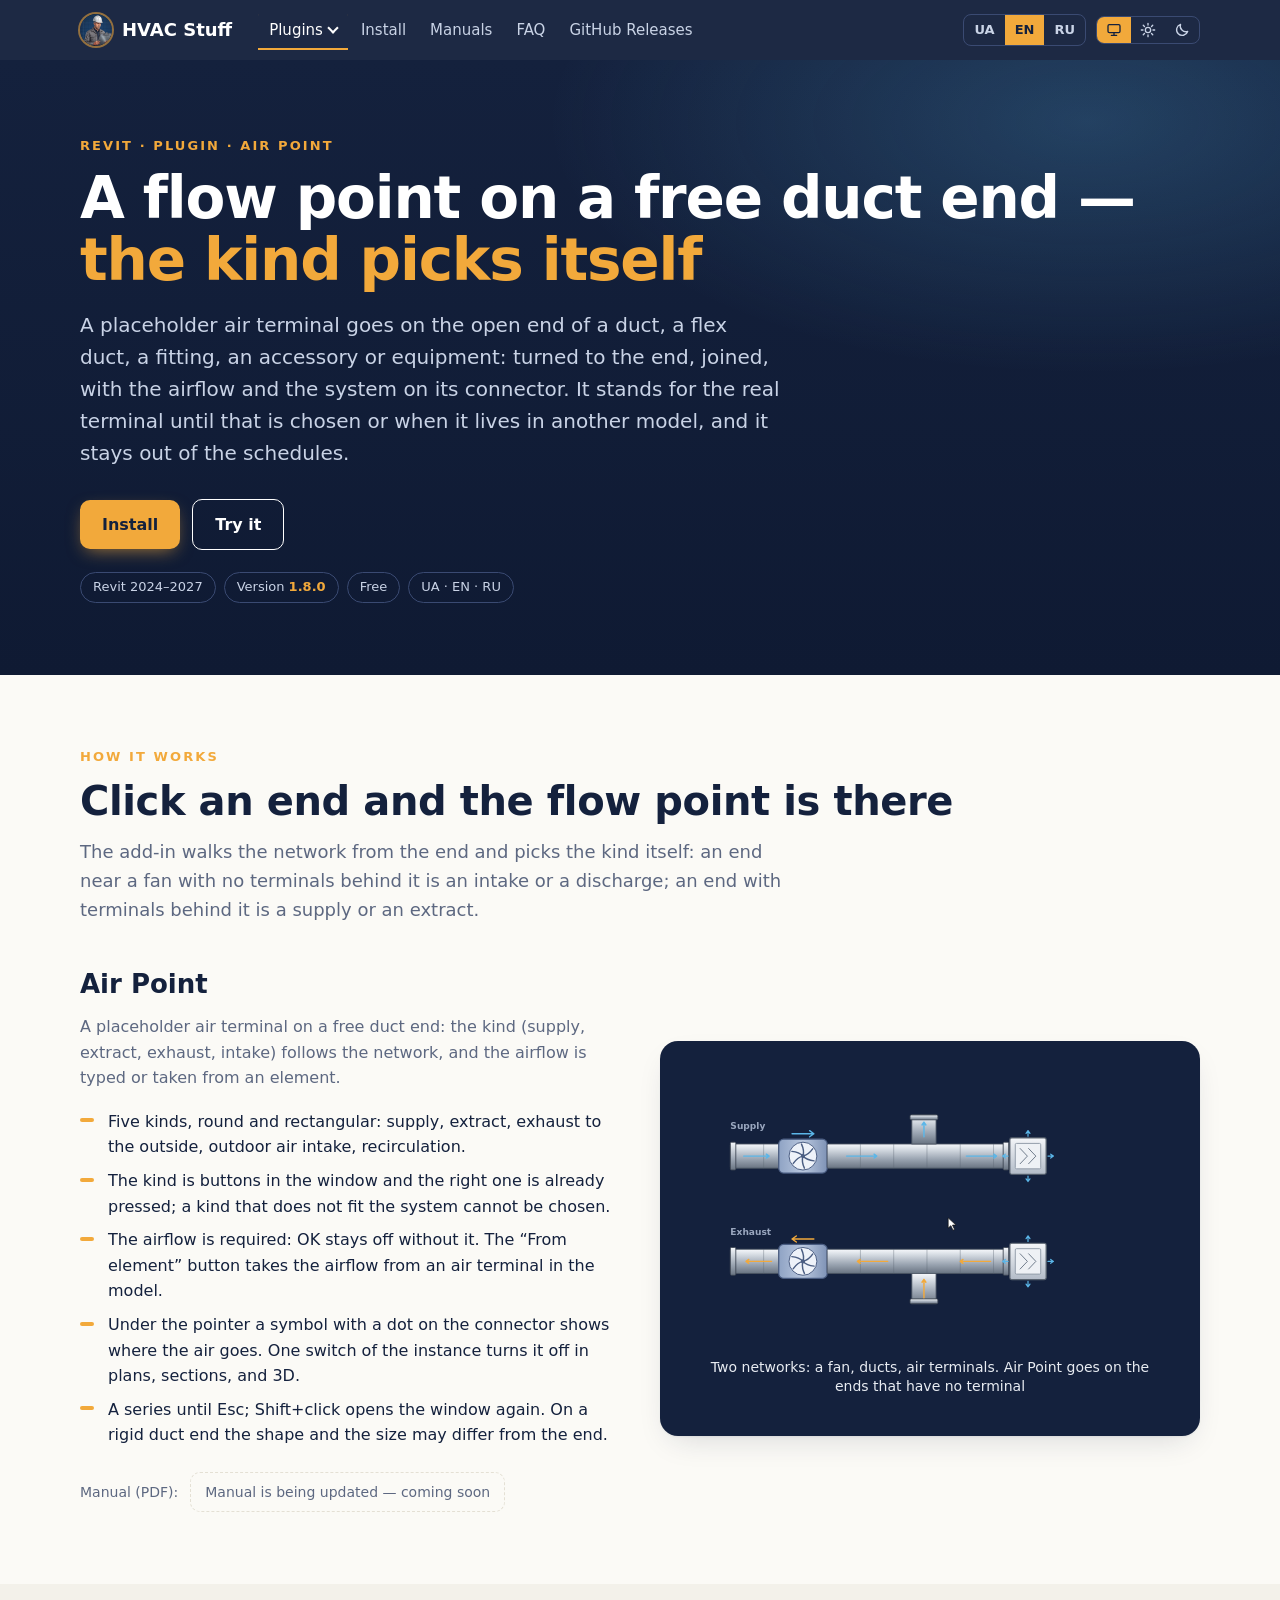
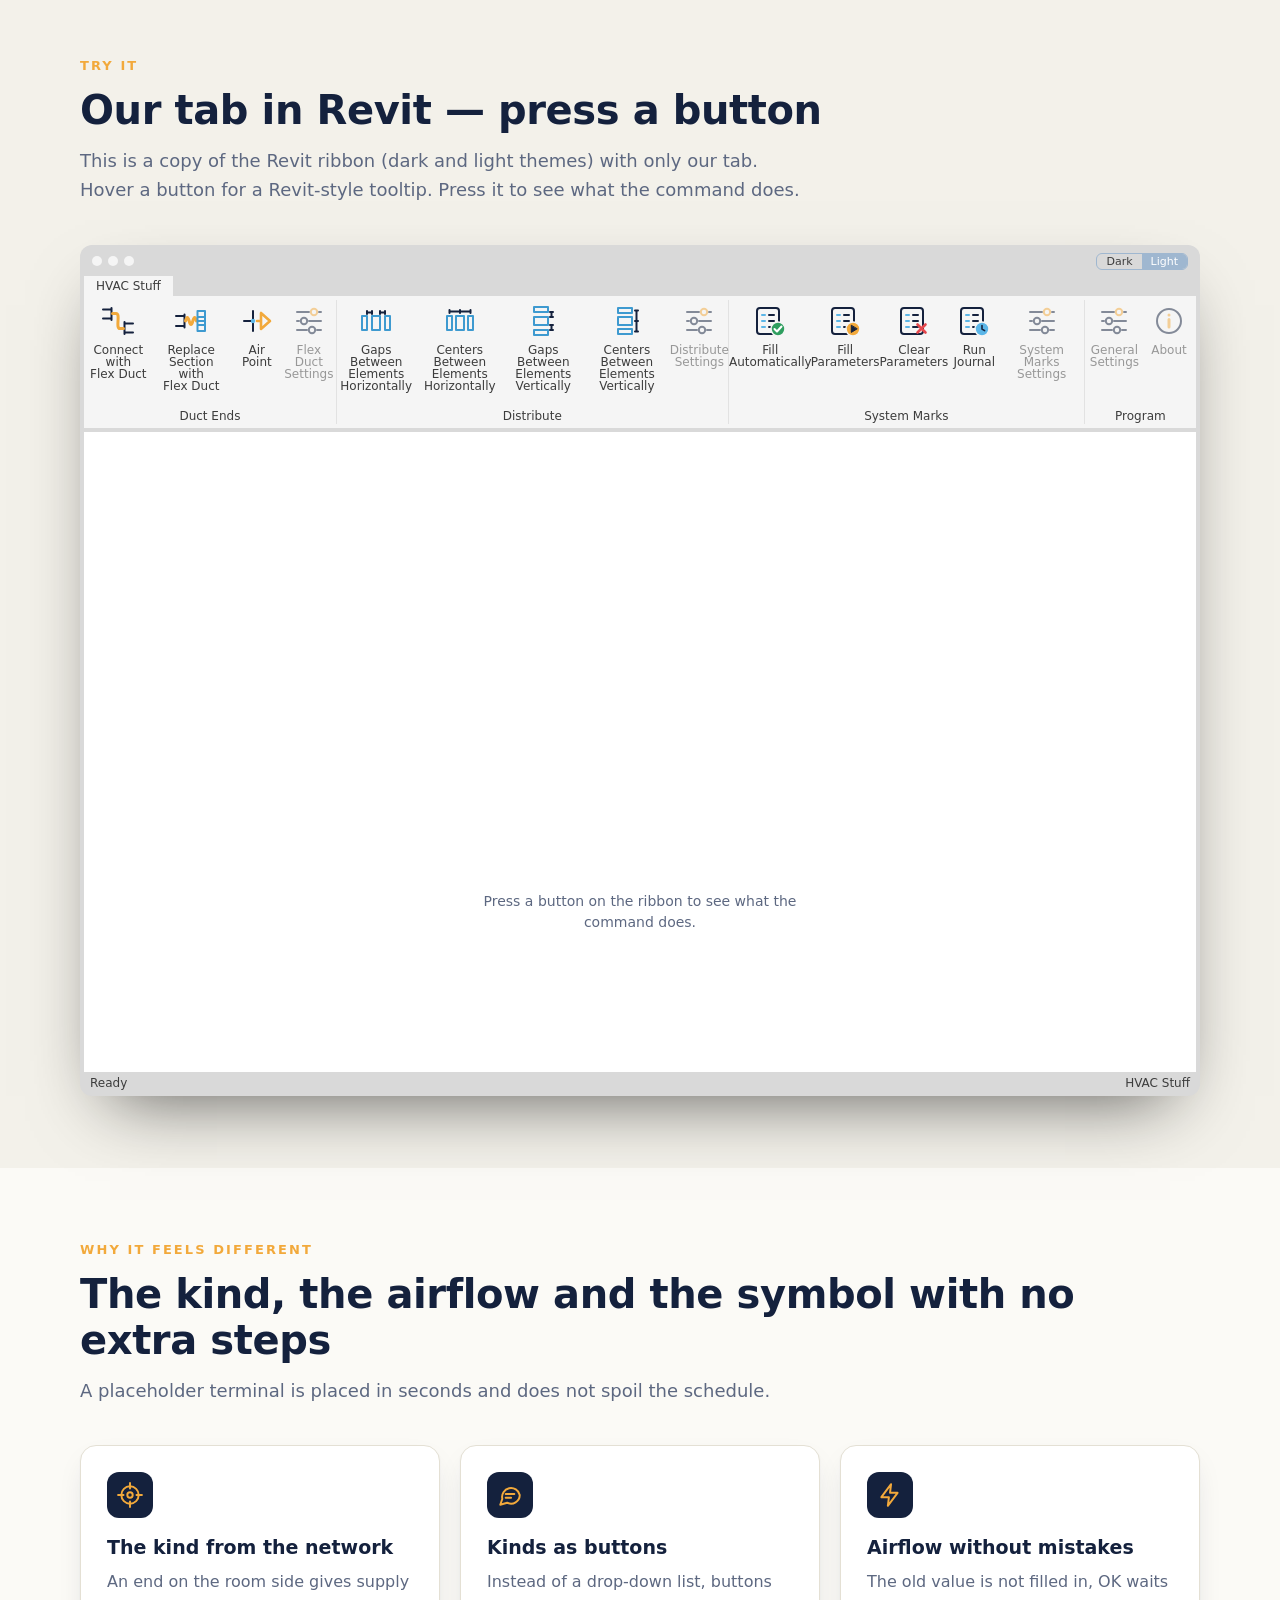
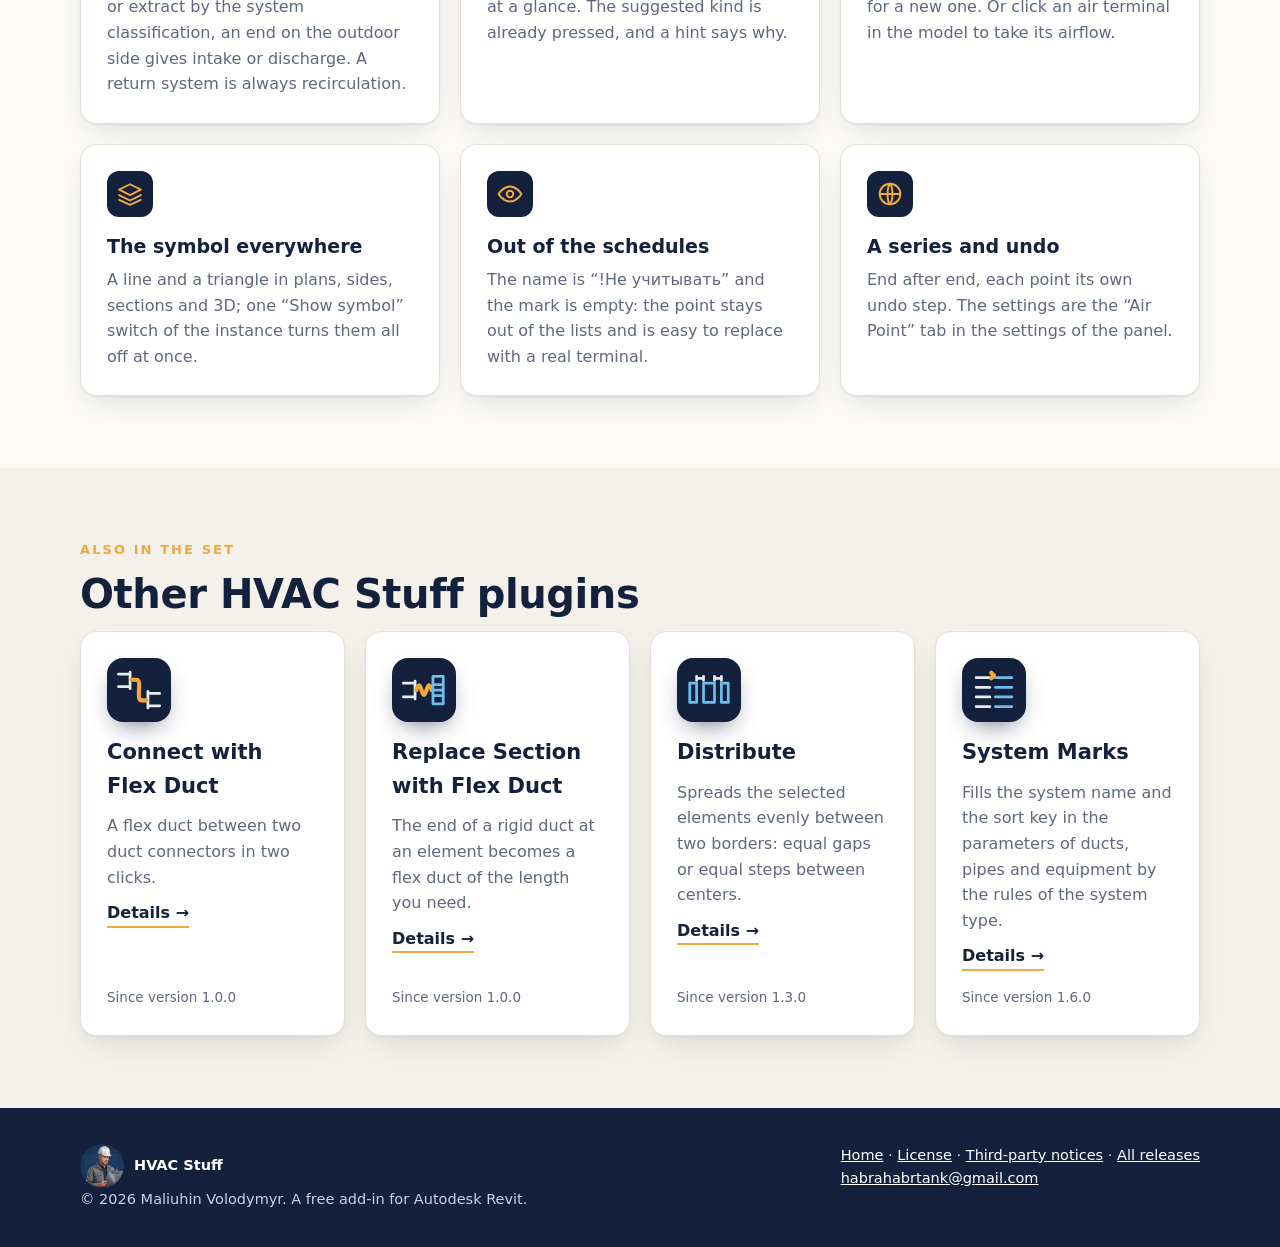
==== docs/airpoint.html @ af61401d "Site 1.8.0: Air Point page with an animated scene (supply and exhaust networks, fans, symbol under t" ====
<!doctype html>
<html lang="uk">
<head>
<meta charset="utf-8">
<meta name="viewport" content="width=device-width, initial-scale=1">
<meta name="robots" content="noindex, nofollow, noarchive, nosnippet, noimageindex">
<meta name="googlebot" content="noindex, nofollow, noarchive, nosnippet">
<title>Air Point — HVAC Stuff</title>
<meta name="description" content="Air Point — a free Revit plugin: a placeholder air terminal on a free duct end, with the kind chosen from the network.">
<meta name="theme-color" content="#14213D">
<link rel="icon" type="image/png" sizes="32x32" href="img/favicon-32.png">
<link rel="icon" type="image/png" sizes="64x64" href="img/favicon-64.png">
<link rel="apple-touch-icon" href="img/apple-touch-icon.png">
<script>(function () { try { var t = localStorage.getItem("hvac-theme"); if (t === "light" || t === "dark") document.documentElement.setAttribute("data-theme", t); } catch (e) {} })();</script>
<link rel="stylesheet" href="site.css">
<link rel="stylesheet" href="plugin.css">
<link rel="stylesheet" href="ribbon.css">
</head>
<body>
<header id="siteNav"></header>

<main>
<section class="hero">
  <div class="wrap">
    <p class="eyebrow" data-i18n="pg.eyebrow"></p>
    <h1 data-i18n-html="pg.title"></h1>
    <p class="sub" data-i18n="pg.sub"></p>
    <div class="cta">
      <a class="btn" href="index.html#install" data-i18n="nav.install"></a>
      <a class="btn ghost" href="#try" data-i18n="rb.eyebrow"></a>
    </div>
    <div class="meta">
      <span class="chip">Revit 2024–2027</span>
      <span class="chip"><span data-i18n="hero.version"></span> <b class="verx">1.8.0</b></span>
      <span class="chip" data-i18n="hero.free"></span>
      <span class="chip">UA · EN · RU</span>
    </div>
  </div>
</section>

<section id="what">
  <div class="wrap">
    <p class="eyebrow" data-i18n="what.eyebrow"></p>
    <h2 data-i18n="what.title"></h2>
    <p class="lead" data-i18n="what.lead"></p>
    <div class="cmd">
      <div>
        <h3 data-i18n="ap.name"></h3>
        <p data-i18n="ap.p" style="color:var(--muted);margin:0"></p>
        <ul>
          <li data-i18n="ap.l1"></li><li data-i18n="ap.l2"></li><li data-i18n="ap.l3"></li><li data-i18n="ap.l4"></li><li data-i18n="ap.l5"></li>
        </ul>
        <div class="btns"><span data-i18n="man.pdf"></span><span class="pdfs" data-pdf="Air Point"></span></div>
      </div>
      <div class="demo-box"><div class="scene-host" data-scene="ap"></div></div>
    </div>
  </div>
</section>

<section class="alt" id="try">
  <div class="wrap">
    <p class="eyebrow" data-i18n="rb.eyebrow"></p>
    <h2 data-i18n="rb.title"></h2>
    <p class="lead" data-i18n="rb.lead"></p>
    <div id="revit-mount" data-start="ap"></div>
  </div>
</section>

<section id="features">
  <div class="wrap">
    <p class="eyebrow" data-i18n="feat.eyebrow"></p>
    <h2 data-i18n="apf.title"></h2>
    <p class="lead" data-i18n="apf.lead"></p>
    <div class="grid3">
      <div class="card"><div class="ico"><svg><use href="#i-target"/></svg></div><h3 data-i18n="apf1.t"></h3><p data-i18n="apf1.p"></p></div>
      <div class="card"><div class="ico"><svg><use href="#i-chat"/></svg></div><h3 data-i18n="apf2.t"></h3><p data-i18n="apf2.p"></p></div>
      <div class="card"><div class="ico"><svg><use href="#i-bolt"/></svg></div><h3 data-i18n="apf3.t"></h3><p data-i18n="apf3.p"></p></div>
      <div class="card"><div class="ico"><svg><use href="#i-layers"/></svg></div><h3 data-i18n="apf4.t"></h3><p data-i18n="apf4.p"></p></div>
      <div class="card"><div class="ico"><svg><use href="#i-eye"/></svg></div><h3 data-i18n="apf5.t"></h3><p data-i18n="apf5.p"></p></div>
      <div class="card"><div class="ico"><svg><use href="#i-globe"/></svg></div><h3 data-i18n="apf6.t"></h3><p data-i18n="apf6.p"></p></div>
    </div>
  </div>
</section>

<section class="alt" id="more">
  <div class="wrap">
    <p class="eyebrow" data-i18n="more.eyebrow"></p>
    <h2 data-i18n="more.title"></h2>
    <div class="plugs" data-plugs data-exclude="ap"></div>
  </div>
</section>
</main>

<footer id="siteFoot"></footer>

<script>
window.HVAC_PAGE = { key: "ap", title: "ap.name", T: {
  "uk": {
    "pg.eyebrow": "Revit · Плагін · Air Point",
    "pg.title": "Точка витрати на вільному кінці повітропроводу — <em>вид підбирається сам</em>",
    "pg.sub": "Умовний повітророзподільник ставиться на відкритий кінець повітропроводу, гнучкого повітропроводу, фасонної частини, арматури чи обладнання: з розворотом, з’єднанням, витратою й системою на коннекторі. Він замінює справжній повітророзподільник, поки той не вибраний або лежить в іншій моделі, і не потрапляє в специфікації.",
    "what.eyebrow": "Як це працює",
    "what.title": "Клацніть кінець — і точка витрати стоїть",
    "what.lead": "Надбудова йде по мережі від кінця й сама підбирає вид: кінець біля вентилятора без повітророзподільників — повітрозабір чи викид, кінець, за яким повітророзподільники, — припливний чи витяжний.",
    "ap.l1": "П’ять видів, круглі й прямокутні: припливний, витяжний, викидний, повітрозабірний, рециркуляційний.",
    "ap.l2": "Вид — кнопки у вікні, натиснута вже правильна; вид, що не підходить системі, вибрати не можна.",
    "ap.l3": "Витрата обов’язкова: «ОК» неактивна без неї. Кнопка «З елемента» бере витрату з повітророзподільника в моделі.",
    "ap.l4": "Під курсором — умовне позначення з крапкою на коннекторі: видно, куди піде повітря. Один перемикач екземпляра вимикає його на планах, розрізах і в 3D.",
    "ap.l5": "Серія до Esc; Shift+клік знову відкриває вікно. Форма й розмір на кінці жорсткого повітропроводу можуть відрізнятися від кінця.",
    "apf.title": "Вид, витрата й позначення без зайвих кроків",
    "apf.lead": "Умовний повітророзподільник ставиться за кілька секунд і не псує специфікацію.",
    "apf1.t": "Вид за мережею", "apf1.p": "Кінець зі сторони приміщення дає припливний чи витяжний за класифікацією системи, кінець зі сторони вулиці — повітрозабір чи викид. Зворотна система завжди рециркуляція.",
    "apf2.t": "Види кнопками", "apf2.p": "Замість випадного списку — кнопки одним поглядом. Підібраний вид уже натиснутий, а підказка пояснює чому.",
    "apf3.t": "Витрата без помилок", "apf3.p": "Старе значення не підставляється, «ОК» чекає на нове. Або клацніть повітророзподільник у моделі, щоб узяти його витрату.",
    "apf4.t": "Позначення скрізь", "apf4.p": "Лінія й трикутник на плані, боці, розрізі та в 3D, один перемикач «Показувати УГО» в екземплярі вимикає все одразу.",
    "apf5.t": "Не в специфікації", "apf5.p": "Назва «!Не учитывать», марка порожня: точка не потрапляє у відомості й легко замінюється справжнім повітророзподільником.",
    "apf6.t": "Серія й скасування", "apf6.p": "Кінець за кінцем поспіль, кожна точка — окремий крок скасування. Налаштування — вкладка «Точка повітря» в налаштуваннях панелі."
  },
  "en": {
    "pg.eyebrow": "Revit · Plugin · Air Point",
    "pg.title": "A flow point on a free duct end — <em>the kind picks itself</em>",
    "pg.sub": "A placeholder air terminal goes on the open end of a duct, a flex duct, a fitting, an accessory or equipment: turned to the end, joined, with the airflow and the system on its connector. It stands for the real terminal until that is chosen or when it lives in another model, and it stays out of the schedules.",
    "what.eyebrow": "How it works",
    "what.title": "Click an end and the flow point is there",
    "what.lead": "The add-in walks the network from the end and picks the kind itself: an end near a fan with no terminals behind it is an intake or a discharge; an end with terminals behind it is a supply or an extract.",
    "ap.l1": "Five kinds, round and rectangular: supply, extract, exhaust to the outside, outdoor air intake, recirculation.",
    "ap.l2": "The kind is buttons in the window and the right one is already pressed; a kind that does not fit the system cannot be chosen.",
    "ap.l3": "The airflow is required: OK stays off without it. The “From element” button takes the airflow from an air terminal in the model.",
    "ap.l4": "Under the pointer a symbol with a dot on the connector shows where the air goes. One switch of the instance turns it off in plans, sections, and 3D.",
    "ap.l5": "A series until Esc; Shift+click opens the window again. On a rigid duct end the shape and the size may differ from the end.",
    "apf.title": "The kind, the airflow and the symbol with no extra steps",
    "apf.lead": "A placeholder terminal is placed in seconds and does not spoil the schedule.",
    "apf1.t": "The kind from the network", "apf1.p": "An end on the room side gives supply or extract by the system classification, an end on the outdoor side gives intake or discharge. A return system is always recirculation.",
    "apf2.t": "Kinds as buttons", "apf2.p": "Instead of a drop-down list, buttons at a glance. The suggested kind is already pressed, and a hint says why.",
    "apf3.t": "Airflow without mistakes", "apf3.p": "The old value is not filled in, OK waits for a new one. Or click an air terminal in the model to take its airflow.",
    "apf4.t": "The symbol everywhere", "apf4.p": "A line and a triangle in plans, sides, sections and 3D; one “Show symbol” switch of the instance turns them all off at once.",
    "apf5.t": "Out of the schedules", "apf5.p": "The name is “!Не учитывать” and the mark is empty: the point stays out of the lists and is easy to replace with a real terminal.",
    "apf6.t": "A series and undo", "apf6.p": "End after end, each point its own undo step. The settings are the “Air Point” tab in the settings of the panel."
  },
  "ru": {
    "pg.eyebrow": "Revit · Плагин · Air Point",
    "pg.title": "Точка расхода на свободном конце воздуховода — <em>вид подбирается сам</em>",
    "pg.sub": "Условный воздухораспределитель ставится на открытый конец воздуховода, гибкого воздуховода, фасонной части, арматуры или оборудования: с разворотом, соединением, расходом и системой на коннекторе. Он заменяет настоящий воздухораспределитель, пока тот не выбран или лежит в другой модели, и не попадает в спецификации.",
    "what.eyebrow": "Как это работает",
    "what.title": "Щёлкните конец — и точка расхода стоит",
    "what.lead": "Надстройка идёт по сети от конца и сама подбирает вид: конец у вентилятора без воздухораспределителей — воздухозабор или выброс, конец, за которым воздухораспределители, — приточный или вытяжной.",
    "ap.l1": "Пять видов, круглые и прямоугольные: приточный, вытяжной, выбросной, воздухозаборный, рециркуляционный.",
    "ap.l2": "Вид — кнопки в окне, нажата уже правильная; вид, который не подходит системе, выбрать нельзя.",
    "ap.l3": "Расход обязателен: «ОК» недоступна без него. Кнопка «С элемента» берёт расход с воздухораспределителя в модели.",
    "ap.l4": "Под курсором — условное обозначение с точкой на коннекторе: видно, куда пойдёт воздух. Один переключатель экземпляра отключает его на планах, разрезах и в 3D.",
    "ap.l5": "Серия до Esc; Shift+щелчок снова открывает окно. Форма и размер на конце жёсткого воздуховода могут отличаться от конца.",
    "apf.title": "Вид, расход и обозначение без лишних шагов",
    "apf.lead": "Условный воздухораспределитель ставится за секунды и не портит спецификацию.",
    "apf1.t": "Вид по сети", "apf1.p": "Конец со стороны помещения даёт приточный или вытяжной по классификации системы, конец со стороны улицы — воздухозабор или выброс. Возвратная система всегда рециркуляция.",
    "apf2.t": "Виды кнопками", "apf2.p": "Вместо выпадающего списка — кнопки на виду. Подобранный вид уже нажат, а подсказка объясняет почему.",
    "apf3.t": "Расход без ошибок", "apf3.p": "Старое значение не подставляется, «ОК» ждёт новое. Или щёлкните воздухораспределитель в модели, чтобы взять его расход.",
    "apf4.t": "Обозначение везде", "apf4.p": "Линия и треугольник на плане, боку, разрезе и в 3D, один переключатель «Показывать УГО» в экземпляре отключает всё сразу.",
    "apf5.t": "Не в спецификации", "apf5.p": "Наименование «!Не учитывать», марка пустая: точка не попадает в ведомости и легко заменяется настоящим воздухораспределителем.",
    "apf6.t": "Серия и отмена", "apf6.p": "Конец за концом подряд, каждая точка — отдельный шаг отмены. Настройки — вкладка «Точка воздуха» в настройках панели."
  }
} };
</script>
<script src="site.js"></script>
<script src="scenes.js"></script>
<script src="plugin.js"></script>
<script src="ribbon.js"></script>
</body>
</html>
---- docs/site.css ----
/* HVAC Stuff — общий стиль сайта: переменные, шапка с меню, кнопки, карточки, подвал. Подключается на всех страницах, кроме name-parsing.html. */
:root {
  --navy: #14213D; --navy-2: #1c2d52; --paper: #FBFAF6; --amber: #F2A93B; --sky: #5BB6E8;
  --bg: #FBFAF6; --bg-2: #F3F1EA; --card: #ffffff; --text: #14213D; --muted: #5d6881; --line: #e4e0d4;
  --amber-soft: #FDF0D6;
  --shadow: 0 1px 2px rgba(20,33,61,.06), 0 12px 32px -12px rgba(20,33,61,.18);
}
@media (prefers-color-scheme: dark) {
  :root:not([data-theme="light"]) {
    --bg: #0e1628; --bg-2: #121c33; --card: #16223d; --text: #eef1f8; --muted: #9aa7bf; --line: #26334f;
    --amber-soft: #3A2D12;
    --shadow: 0 1px 2px rgba(0,0,0,.3), 0 12px 32px -12px rgba(0,0,0,.6);
  }
}
:root[data-theme="dark"] {
  --bg: #0e1628; --bg-2: #121c33; --card: #16223d; --text: #eef1f8; --muted: #9aa7bf; --line: #26334f;
  --amber-soft: #3A2D12;
  --shadow: 0 1px 2px rgba(0,0,0,.3), 0 12px 32px -12px rgba(0,0,0,.6);
}
:root[data-theme="light"] { color-scheme: light; }
:root[data-theme="dark"] { color-scheme: dark; }
* { box-sizing: border-box; }
html { scroll-behavior: smooth; scroll-padding-top: 76px; }
body { margin: 0; background: var(--bg); color: var(--text); font: 16px/1.6 "Segoe UI", system-ui, -apple-system, Roboto, Arial, sans-serif; -webkit-font-smoothing: antialiased; }
a { color: inherit; }
img, svg { max-width: 100%; }
.wrap { width: min(1120px, 100% - 32px); margin-inline: auto; }
main, footer { overflow-x: clip; }
section { padding: 72px 0; }
.alt { background: var(--bg-2); }
.eyebrow { color: var(--amber); font-weight: 700; letter-spacing: .16em; text-transform: uppercase; font-size: 13px; margin: 0 0 10px; }
h2 { font-size: clamp(28px, 4vw, 40px); line-height: 1.15; margin: 0 0 14px; letter-spacing: -.01em; }
.lead { color: var(--muted); font-size: 18px; max-width: 720px; margin: 0 0 40px; }

/* шапка */
.nav { position: sticky; top: 0; z-index: 50; background: rgba(20,33,61,.96); backdrop-filter: blur(10px); color: #fff; }
.nav .wrap { display: flex; align-items: center; gap: 18px; height: 60px; }
.brand { display: flex; align-items: center; gap: 10px; font-weight: 700; text-decoration: none; font-size: 18px; color: #fff; white-space: nowrap; margin-right: 8px; }
.brand img { width: 32px; height: 32px; border-radius: 50%; box-shadow: 0 0 0 2px rgba(242,169,59,.55); transition: transform .35s; }
.brand:hover img { transform: rotate(-14deg) scale(1.12); }
.nav-panel { display: flex; align-items: center; gap: 4px; flex: 1; min-width: 0; }
.nav-links { display: flex; align-items: center; gap: 2px; margin: 0; padding: 0; list-style: none; flex: 1; }
.nav-links > li { position: relative; }
.nav-links a, .nav-links .dd-btn { display: inline-flex; align-items: center; gap: 6px; color: #c9d3e6; text-decoration: none; font: inherit; font-size: 15px; padding: 8px 11px; border-radius: 8px; background: none; border: 0; cursor: pointer; white-space: nowrap; }
.nav-links a:hover, .nav-links .dd-btn:hover { color: #fff; background: rgba(255,255,255,.07); }
.nav-links a.here, .nav-links .dd-btn.here { color: #fff; box-shadow: inset 0 -2px 0 var(--amber); border-radius: 8px 8px 0 0; }
.nav-links a:focus-visible, .nav-links .dd-btn:focus-visible, .burger:focus-visible { outline: 2px solid var(--sky); outline-offset: -2px; }
.dd-btn::after { content: ""; width: 6px; height: 6px; border-right: 2px solid currentColor; border-bottom: 2px solid currentColor; transform: translateY(-2px) rotate(45deg); transition: transform .2s; }
.dd.open .dd-btn::after { transform: translateY(1px) rotate(-135deg); }
.dd-menu { display: none; position: absolute; left: 0; top: 100%; min-width: 250px; margin: 6px 0 0; padding: 8px; list-style: none; background: var(--navy); border: 1px solid #3a4a72; border-radius: 12px; box-shadow: 0 18px 40px -12px rgba(0,0,0,.6); }
.dd.open .dd-menu { display: block; }
/* невидимый мост над меню: пока курсор идёт от кнопки к пункту, наведение не теряется и меню не закрывается */
.dd-menu::before { content: ""; position: absolute; left: 0; right: 0; top: -16px; height: 16px; }
.dd-menu a { display: flex; width: 100%; padding: 9px 12px; }
.dd-menu a.here { box-shadow: none; background: rgba(242,169,59,.16); border-radius: 8px; }
.dd-menu .sep { height: 1px; background: #3a4a72; margin: 6px 4px; }
.dd-menu small { display: block; color: #8fa0c0; font-size: 12px; line-height: 1.3; }
.nav-tools { display: flex; align-items: center; gap: 10px; margin-left: auto; flex-shrink: 0; }
.lang, .theme { display: flex; border: 1px solid #3a4a72; border-radius: 8px; overflow: hidden; flex-shrink: 0; }
.lang button { background: none; border: 0; color: #c9d3e6; padding: 5px 10px; font: inherit; font-size: 13px; font-weight: 600; cursor: pointer; }
.lang button[aria-pressed="true"], .theme button[aria-pressed="true"] { background: var(--amber); color: var(--navy); }
.theme button { background: none; border: 0; color: #c9d3e6; padding: 5px 9px; cursor: pointer; display: flex; align-items: center; }
.theme button:hover { color: #fff; }
.theme button[aria-pressed="true"]:hover { color: var(--navy); }
.theme svg { width: 16px; height: 16px; fill: none; stroke: currentColor; stroke-width: 2; stroke-linecap: round; stroke-linejoin: round; }
.theme button:focus-visible, .lang button:focus-visible { outline: 2px solid var(--sky); outline-offset: -2px; }
.burger { display: none; margin-left: auto; width: 42px; height: 40px; border: 1px solid #3a4a72; border-radius: 8px; background: none; cursor: pointer; padding: 0; position: relative; }
.burger i, .burger i::before, .burger i::after { position: absolute; left: 11px; width: 18px; height: 2px; background: #fff; border-radius: 2px; content: ""; transition: transform .2s, opacity .2s; }
.burger i { top: 18px; } .burger i::before { top: -6px; left: 0; } .burger i::after { top: 6px; left: 0; }
.nav.open .burger i { background: transparent; }
.nav.open .burger i::before { transform: translateY(6px) rotate(45deg); }
.nav.open .burger i::after { transform: translateY(-6px) rotate(-45deg); }
@media (max-width: 960px) {
  .burger { display: block; }
  .nav-panel { display: none; position: absolute; left: 0; right: 0; top: 60px; flex-direction: column; align-items: stretch; gap: 0; padding: 10px 16px 18px; background: var(--navy); border-top: 1px solid #3a4a72; box-shadow: 0 24px 40px -12px rgba(0,0,0,.6); max-height: calc(100vh - 60px); overflow-y: auto; }
  .nav.open .nav-panel { display: flex; }
  .nav-links { flex-direction: column; align-items: stretch; flex: none; gap: 0; }
  .nav-links a, .nav-links .dd-btn { width: 100%; padding: 12px 8px; font-size: 16px; justify-content: space-between; }
  .nav-links a.here, .nav-links .dd-btn.here { box-shadow: none; background: rgba(242,169,59,.16); border-radius: 8px; }
  .dd-menu { display: block; position: static; min-width: 0; margin: 0 0 6px 10px; padding: 0 0 0 8px; background: none; border: 0; border-left: 2px solid #3a4a72; border-radius: 0; box-shadow: none; }
  .dd-btn::after { display: none; }
  .nav-tools { margin: 12px 0 0; justify-content: space-between; padding-top: 12px; border-top: 1px solid #3a4a72; }
}
@media (max-width: 400px) { .brand { font-size: 16px; } }

.btn { display: inline-flex; align-items: center; gap: 8px; background: var(--amber); color: var(--navy); text-decoration: none; padding: 12px 22px; border-radius: 10px; border: 0; cursor: pointer; font: inherit; font-weight: 700; transition: transform .15s; position: relative; overflow: hidden; box-shadow: 0 6px 18px -6px rgba(242,169,59,.7); }
.btn:hover { transform: translateY(-2px); }
.btn.sm { padding: 8px 16px; font-size: 14px; box-shadow: none; }
.btn.ghost { background: transparent; color: inherit; border: 1.5px solid currentColor; box-shadow: none; }

/* герой */
.hero { background: radial-gradient(900px 420px at 85% 10%, rgba(91,182,232,.22), transparent 60%), linear-gradient(180deg, var(--navy), #0f1a33); color: #fff; padding: 76px 0 72px; }
.hero h1 { font-size: clamp(34px, 5.5vw, 58px); line-height: 1.07; margin: 0 0 18px; letter-spacing: -.02em; overflow-wrap: anywhere; }
.hero h1 em { font-style: normal; color: var(--amber); }
.hero p.sub { font-size: 20px; color: #c9d3e6; max-width: 700px; margin: 0 0 30px; }
.cta { display: flex; flex-wrap: wrap; gap: 12px; align-items: center; }
.meta { margin-top: 22px; display: flex; flex-wrap: wrap; gap: 8px; }
.chip { font-size: 13px; padding: 4px 12px; border-radius: 99px; border: 1px solid #3a4a72; color: #c9d3e6; }
.chip b { color: var(--amber); }
.chip.dark { color: var(--text); border-color: var(--line); }

/* карточки, списки */
.grid3 { display: grid; grid-template-columns: repeat(auto-fit, minmax(min(300px, 100%), 1fr)); gap: 20px; }
.card { background: var(--card); border: 1px solid var(--line); border-radius: 16px; padding: 26px; box-shadow: var(--shadow); }
.card h3 { margin: 0 0 6px; font-size: 19px; }
.card p { margin: 0; color: var(--muted); }
.steps { list-style: none; padding: 0; margin: 0; display: grid; gap: 16px; max-width: 820px; counter-reset: s; }
.steps li { counter-increment: s; position: relative; padding: 4px 0 4px 54px; }
.steps li::before { content: counter(s); position: absolute; left: 0; top: 0; width: 38px; height: 38px; border-radius: 50%; background: var(--amber); color: var(--navy); font-weight: 800; display: grid; place-items: center; }
.steps b { display: block; }
.steps span { color: var(--muted); }
.list { padding: 0; margin: 14px 0 0; list-style: none; max-width: 820px; }
.list li { padding-left: 26px; position: relative; margin-bottom: 10px; color: var(--muted); }
.list li::before { content: ""; position: absolute; left: 0; top: .6em; width: 14px; height: 4px; border-radius: 2px; background: var(--amber); }
.list b { color: var(--text); }
.note { margin-top: 24px; background: var(--amber-soft); border-radius: 12px; padding: 14px 18px; max-width: 820px; }
details { background: var(--card); border: 1px solid var(--line); border-radius: 12px; padding: 14px 18px; margin-bottom: 10px; max-width: 820px; }
summary { cursor: pointer; font-weight: 600; }
details p { color: var(--muted); margin: 10px 0 0; }
.pdfs { display: flex; flex-wrap: wrap; gap: 8px; }
.pdf { display: inline-flex; align-items: center; gap: 8px; text-decoration: none; border: 1.5px solid var(--line); padding: 8px 14px; border-radius: 10px; font-weight: 600; font-size: 14px; background: var(--bg); }
.pdf:hover { border-color: var(--amber); }
.pdf.off { border-style: dashed; color: var(--muted, #6b7280); font-weight: 500; cursor: default; }
.pdf.off:hover { border-color: var(--line); }
.pdf svg { width: 18px; height: 18px; stroke: var(--amber); fill: none; stroke-width: 2; stroke-linecap: round; stroke-linejoin: round; }
.ico { width: 46px; height: 46px; border-radius: 12px; background: var(--navy); display: grid; place-items: center; margin-bottom: 14px; }
.ico svg { width: 26px; height: 26px; stroke: var(--amber); fill: none; stroke-width: 1.8; stroke-linecap: round; stroke-linejoin: round; }

/* подвал */
footer { background: var(--navy); color: #c9d3e6; padding: 36px 0; font-size: 14.5px; }
footer .wrap { display: flex; flex-wrap: wrap; gap: 20px 40px; justify-content: space-between; }
footer a { color: #fff; }
footer .foot-logo { width: 44px; height: 44px; border-radius: 50%; vertical-align: middle; margin-right: 10px; }

@media (prefers-reduced-motion: reduce) {
  html { scroll-behavior: auto; }
  .btn, .brand img { transition: none; }
}

/* карточки плагинов */
.plugs { display: grid; grid-template-columns: repeat(auto-fit, minmax(min(260px, 100%), 1fr)); gap: 20px; }
.plug { position: relative; display: flex; flex-direction: column; gap: 10px; transition: transform .3s, border-color .3s; }
.plug:hover { transform: translateY(-5px); border-color: var(--amber); }
.plug .tile { width: 64px; height: 64px; border-radius: 16px; background: var(--navy); display: grid; place-items: center; box-shadow: 0 10px 24px -10px rgba(20,33,61,.7); transition: transform .35s; }
.plug .tile svg { width: 44px; height: 44px; }
.plug:hover .tile { transform: rotate(-6deg) scale(1.06); }
.plug h3 { margin: 4px 0 0; font-size: 21px; }
.plug .en { color: var(--muted); font-size: 14px; margin: -6px 0 0; }
html[lang="en"] .plug .en { display: none; }
.plug .badge { position: absolute; top: 22px; right: 22px; font-size: 12px; font-weight: 700; padding: 3px 10px; border-radius: 99px; background: var(--amber); color: var(--navy); letter-spacing: .04em; }
.plug .since { color: var(--muted); font-size: 13.5px; margin-top: auto; padding-top: 6px; }
.plug .go { color: var(--text); font-weight: 600; text-decoration: none; border-bottom: 2px solid var(--amber); width: fit-content; }
@media (prefers-reduced-motion: reduce) { .plug, .plug:hover, .plug .tile, .plug:hover .tile { transition: none; transform: none; } }
---- docs/plugin.css ----
/* HVAC Stuff — стили страниц QuickFlexConnect / FlexTail / Distribute */
.cmd { display: grid; grid-template-columns: 1fr 1fr; gap: 40px; align-items: center; }
.cmd > * { min-width: 0; }
.cmd h3 { font-size: 26px; margin: 0 0 8px; }
.cmd ul { padding: 0; margin: 18px 0 24px; list-style: none; }
.cmd li { padding-left: 28px; position: relative; margin-bottom: 8px; }
.cmd li::before { content: ""; position: absolute; left: 0; top: .6em; width: 14px; height: 4px; border-radius: 2px; background: var(--amber); }
.btns { display: flex; flex-wrap: wrap; gap: 8px; align-items: center; }
.btns > span { color: var(--muted); font-size: 14px; margin-right: 4px; }
.revit-wrap { margin-top: 8px; }
.two { display: flex; flex-wrap: wrap; gap: 12px; margin-top: 24px; }
.crumbs { margin: 0 0 18px; font-size: 14px; color: #9fb0cf; }
.crumbs a { color: #c9d3e6; text-decoration: none; border-bottom: 1px solid #3a4a72; }
.crumbs a:hover { color: #fff; }
.tabs { display: flex; flex-wrap: wrap; gap: 8px; margin-bottom: 26px; }
.tabs button { background: var(--card); border: 1px solid var(--line); color: var(--text); padding: 7px 16px; border-radius: 99px; font: inherit; font-size: 14px; cursor: pointer; }
.tabs button[aria-pressed="true"] { background: var(--navy); color: #fff; border-color: var(--navy); }
.vids { display: grid; grid-template-columns: repeat(auto-fill, minmax(min(320px, 100%), 1fr)); gap: 22px; }
.vid { background: var(--card); border: 1px solid var(--line); border-radius: 16px; overflow: hidden; box-shadow: var(--shadow); display: flex; flex-direction: column; transition: transform .3s; }
.vid:hover { transform: translateY(-4px); }
.vid .screen { position: relative; aspect-ratio: 16/9; background: #0f1a33; display: grid; place-items: center; overflow: hidden; }
.vid video { width: 100%; height: 100%; display: block; background: #000; }
.vid .ph { position: absolute; inset: 0; background-image: linear-gradient(rgba(91,182,232,.12) 1px, transparent 1px), linear-gradient(90deg, rgba(91,182,232,.12) 1px, transparent 1px); background-size: 28px 28px; display: grid; place-items: center; }
.vid .play { width: 64px; height: 64px; border-radius: 50%; background: rgba(242,169,59,.16); border: 2px solid var(--amber); display: grid; place-items: center; }
.vid .play::after { content: ""; border-left: 20px solid var(--amber); border-top: 12px solid transparent; border-bottom: 12px solid transparent; margin-left: 5px; }
.vid .soon { position: absolute; top: 12px; right: 12px; background: var(--amber); color: var(--navy); font-size: 12px; font-weight: 700; padding: 3px 10px; border-radius: 99px; letter-spacing: .04em; }
.vid .tag { position: absolute; left: 12px; bottom: 12px; font-size: 12px; color: #c9d3e6; background: rgba(20,33,61,.85); padding: 3px 10px; border-radius: 6px; }
.vid .body { padding: 16px 18px 20px; }
.vid h4 { margin: 0 0 4px; font-size: 17px; }
.vid p { margin: 0; color: var(--muted); font-size: 14.5px; }
@media (max-width: 860px) { .cmd { grid-template-columns: 1fr; gap: 24px; } }
@media (prefers-reduced-motion: reduce) { .vid, .vid:hover { transition: none; transform: none; } }
---- docs/ribbon.css ----
/* HVAC Stuff — интерактивный макет ленты Revit (используется ribbon.js на страницах плагинов) */
/* лента Revit 2026 (тёмная тема): размеры и цвета сняты с живого экрана, масштаб — через zoom */
.revit { --win: #222933; --pan: #3b4453; --txt: #f5f5f5; --sep: #485363; --hov: #4b566a; --hovb: #6a778c; --act: #2e3644; --ink: #E8ECF2; --blu: #6CBDEB; --tipbg: #2a313c; --tipb: #6d7580; --tipl: #4d535b; --f1: #9aa7bf; --canvas: #222933; --stg-ink: #E8ECF2; --stg-line: #3b4453; --stg-muted: #9aa7bf; background: var(--win); border-radius: 12px; overflow: hidden; box-shadow: 0 30px 70px -30px rgba(0,0,0,.65); font: 12px/1 "Segoe UI", system-ui, sans-serif; color: var(--txt); position: relative; max-width: 1180px; margin: 0 auto; }
.rv-bar { display: flex; gap: 6px; padding: 8px 12px 0; align-items: center; }
.rv-bar i { width: 10px; height: 10px; border-radius: 50%; background: var(--pan); }
.rv-theme { margin-left: auto; display: inline-flex; border: 1px solid var(--hovb); border-radius: 6px; overflow: hidden; }
.rv-theme button { all: unset; cursor: pointer; padding: 2px 9px; font-size: 11px; color: var(--txt); }
.rv-theme button[aria-pressed="true"] { background: var(--hovb); color: #fff; }
.rv-tabs { display: flex; padding: 6px 4px 0; zoom: 1; }
.rv-tab { height: 20px; line-height: 20px; padding: 0 12px; background: var(--pan); color: var(--txt); }
.rv-ribbon { background: var(--pan); margin: 0 4px; display: flex; zoom: 1; height: 132px; position: relative; overflow-x: auto; overflow-y: hidden; scrollbar-width: thin; }
.rv-group { position: relative; display: flex; padding: 0 1px; }
.rv-group .ttl { position: absolute; left: 0; right: 0; bottom: 6px; text-align: center; white-space: nowrap; pointer-events: none; }
.rv-sep { width: 1px; background: var(--sep); margin: 4px 0 4px; }
.rv-btn { all: unset; box-sizing: border-box; cursor: default; display: flex; flex-direction: column; align-items: center; padding: 8px 3px 0; height: 113px; min-width: 52px; text-align: center; line-height: 12px; border: 1px solid transparent; transition: background .12s, border-color .12s; }
.rv-btn:hover { background: var(--hov); border-color: var(--hovb); }
.rv-btn:active, .rv-btn.on { background: var(--act); border-color: var(--hovb); }
.rv-btn:focus-visible { outline: 2px solid #73c5ff; outline-offset: -2px; }
.rv-btn svg { width: 32px; height: 32px; margin-bottom: 7px; fill: none; stroke-width: 2; stroke-linecap: round; stroke-linejoin: round; transition: transform .2s; }
.rv-btn:hover svg { transform: translateY(-2px); }
.rv-btn .l { display: block; }
.rv-tip { position: absolute; z-index: 5; width: 270px; background: var(--tipbg); border: 1px solid var(--tipb); color: var(--txt); padding: 8px 10px 9px; box-shadow: 0 8px 22px rgba(0,0,0,.55); pointer-events: none; opacity: 0; transform: translateY(4px); transition: opacity .15s, transform .15s; font-size: 12px; line-height: 1.35; }
.rv-tip.on { opacity: 1; transform: none; }
.rv-tip b { display: block; font-size: 13px; margin-bottom: 4px; }
.rv-tip hr { border: 0; border-top: 1px solid var(--tipl); margin: 8px 0 6px; }
.rv-tip .f1 { color: var(--f1); }
.rv-stage { position: relative; background: var(--canvas); margin: 4px 4px 0; min-height: 320px; color: var(--stg-ink); overflow: hidden; transition: background .3s, color .3s; }
.stg { display: none; width: 100%; height: auto; }
.stg.on { display: block; }
.pane { display: none; padding: 26px; min-height: 320px; align-items: center; justify-content: center; }
.pane.on { display: flex; }
.win { width: min(460px, 100%); border: 1px solid #c9ced8; box-shadow: 0 18px 40px -16px rgba(20,33,61,.5); background: #FBFAF6; border-radius: 6px; overflow: hidden; animation: rise .5s backwards; }
.win header { background: #14213D; color: #fff; padding: 10px 14px; font-size: 14px; font-weight: 600; display: flex; justify-content: space-between; }
.win .bd { padding: 16px 18px 18px; font-size: 14px; line-height: 1.5; }
.win .row { margin: 0 0 14px; }
.win label { display: block; font-size: 12px; color: #5d6881; margin-bottom: 6px; }
.win .seg { display: inline-flex; border: 1.5px solid #14213D; border-radius: 8px; overflow: hidden; }
.win .seg button { all: unset; cursor: pointer; padding: 6px 16px; font-size: 13px; font-weight: 600; color: #14213D; }
.win .seg button[aria-pressed="true"] { background: #F2A93B; }
.win .sw { display: flex; gap: 8px; flex-wrap: wrap; }
.win .sw button { all: unset; cursor: pointer; width: 26px; height: 26px; border-radius: 6px; border: 2px solid transparent; box-shadow: inset 0 0 0 1px rgba(0,0,0,.15); transition: transform .15s; }
.win .sw button:hover { transform: scale(1.12); }
.win .sw button[aria-pressed="true"] { border-color: #14213D; }
.win .hint { font-size: 12.5px; color: #5d6881; margin: 0; }
.win .upd { all: unset; cursor: pointer; background: #14213D; color: #fff; padding: 7px 14px; border-radius: 8px; font-size: 13px; font-weight: 600; }
.win .upd:hover { background: #1c2d52; }
.win .ok { color: #1c7c4b; font-weight: 600; margin-left: 10px; font-size: 13px; }
.dr { transition: transform .9s cubic-bezier(.4,0,.2,1); }
.dm { transition: opacity .4s; }
.replay { all: unset; position: absolute; right: 12px; bottom: 12px; cursor: pointer; background: #14213D; color: #fff; font: 600 13px "Segoe UI", system-ui, sans-serif; padding: 7px 14px; border-radius: 99px; z-index: 2; box-shadow: 0 6px 16px -6px rgba(0,0,0,.5); }
.replay:hover { background: #1c2d52; }
.replay[hidden] { display: none; }
.rv-status { display: flex; justify-content: space-between; padding: 5px 10px; color: var(--txt); min-height: 24px; }
.chips2 { position: absolute; left: 14px; top: 12px; display: flex; gap: 6px; align-items: center; font-size: 12px; color: var(--stg-muted); pointer-events: none; }
.chips2 span.c { border: 1.5px solid var(--stg-line); border-radius: 6px; padding: 3px 8px; color: var(--stg-ink); background: var(--canvas); transition: all .25s; }
.chips2 span.c.hi { background: #F2A93B; border-color: #F2A93B; color: #14213D; font-weight: 700; transform: scale(1.1); }
.chips2[hidden] { display: none; }
/* сцены на холсте */
.cur { transform: translate(60px, 260px); transition: transform .9s cubic-bezier(.5,0,.2,1), opacity .4s; }
.ring { opacity: 0; transform-box: fill-box; transform-origin: center; }
.ring.go { animation: ringo .5s ease-out; }
@keyframes ringo { from { opacity: .9; transform: scale(.3); } to { opacity: 0; transform: scale(2.4); } }
.mk { opacity: 0; transition: opacity .25s; } .mk.on { opacity: 1; }
.clip rect { transition: width .9s cubic-bezier(.4,0,.2,1); }
.flexcol { stroke: var(--flex, #F2A93B); }
@media (max-width: 700px) { .rv-tabs, .rv-ribbon { zoom: 1.1; } .rv-stage { min-height: 220px; } .pane { min-height: 220px; padding: 14px; } .chips2 { display: none; } }
.revit[data-theme="light"] { --win: #d9d9d9; --pan: #f5f5f5; --txt: #3c3c3c; --sep: #e2e2e2; --hov: #e3ecf6; --hovb: #9fb7d0; --act: #d2e1f1; --ink: #14213D; --blu: #3E9AD0; --tipbg: #f5f5f5; --tipb: #8c8c8c; --tipl: #cfcfcf; --f1: #666; --canvas: #ffffff; --stg-ink: #14213D; --stg-line: #c9ced8; --stg-muted: #5d6881; }
.revit .ink { stroke: var(--ink); } .revit .blu { stroke: var(--blu); }
.revit { min-width: 0; }
@keyframes pulse { 50% { transform: scale(1.18); opacity: .6; } }
@keyframes dash { to { stroke-dashoffset: -62; } }
.demo-box { background: var(--navy); border-radius: 18px; padding: 28px; color: #fff; box-shadow: var(--shadow); min-height: 240px; display: grid; place-items: center; }
.demo-box .fl { animation: dash 1.6s linear infinite; }
.demo-box .pl { animation: pulse 2.4s ease-in-out infinite; transform-box: fill-box; transform-origin: center; }
@media (prefers-reduced-motion: reduce) { .demo-box .fl, .demo-box .pl { animation: none; } }
@media (max-width: 700px) { .rv-ribbon { overflow-x: auto; overflow-y: hidden; scrollbar-width: thin; } .rv-group { flex: none; } }

/* сцены-анимации (scenes.js): те же на шапках страниц и на кнопках ленты */
.scene-host { position: relative; width: 100%; color: var(--s-ink); --s-ink: var(--stg-ink, #E8ECF2); --s-line: var(--stg-line, #485363); --s-muted: var(--stg-muted, #9aa7bf); --s-card: var(--pan, #2c3544); --s-chip: var(--canvas, #1f2733); }
.scene-host[hidden] { display: none; }
.demo-box .scene-host { --stg-ink: #E8ECF2; --stg-line: #485363; --stg-muted: #9aa7bf; --canvas: #1f2733; --pan: #2c3544; }
.rv-stage .scene-host { min-height: 320px; display: flex; align-items: center; }
.scn { display: block; width: 100%; height: auto; font-family: "Segoe UI", system-ui, sans-serif; }
.scn text:not([fill]) { fill: var(--s-ink); }
.scn text.sc-sub, .scn text.sc-note, .scn text.sc-note2 { fill: var(--s-muted); }
.scn text.sc-win-t { fill: #14213D; }
.scn .sc-mono { font-family: Consolas, "Cascadia Mono", monospace; }
.scn .sc-note { font-size: 15px; }
.scn .sc-card { fill: var(--s-card); stroke: var(--s-line); stroke-width: 1.5; transition: stroke .25s; }
.scn .sc-chip { fill: var(--s-chip); stroke: var(--s-line); stroke-width: 1; }
.scn .sc-ar { stroke: var(--s-muted); stroke-width: 2; fill: none; }
.scn .sc-win { fill: #FBFAF6; stroke: #c9ced8; stroke-width: 1.5; }
.scn .tile.act .sc-card, .scn .bx.act .sc-card { stroke: #F2A93B; stroke-width: 2.4; }
.scn .res { transition: opacity .35s; }
.scn .flow { fill: none; stroke: var(--s-line); stroke-width: 2.5; stroke-dasharray: 6 6; }
.scn .flow.run { stroke: #F2A93B; animation: flowdash .8s linear infinite; }
@keyframes flowdash { to { stroke-dashoffset: -24; } }
.scn .tok { transition: opacity .3s; }
.scn .tok.pop rect { transform-box: fill-box; transform-origin: center; animation: popr .45s ease-out; }
@keyframes popr { 40% { transform: scale(1.3); } }
.scn .upd.pulse .upd-dot { transform-box: fill-box; transform-origin: center; animation: pulse 1s ease-in-out infinite; }
.scn .upd { transition: opacity .4s; }
.scn .rep, .scn .jr, .scn .newb, .scn .tile { transition: opacity .45s; }
.scn .air { stroke: #5BB6E8; }
.scn .bd { stroke: var(--s-ink); stroke-width: 4; opacity: .75; }
.scn .dm { stroke: #F2A93B; stroke-width: 2.5; transition: opacity .4s; }
.scn .dr { transition: transform .9s cubic-bezier(.4, 0, .2, 1); }
/* метка коннектора: как в плагине — тонкая полоса из колец, стрелка и крест; под курсором светлее, выбранный темнее */
.scn .cm { opacity: 0; transition: opacity .25s; stroke: #5BB6E8; stroke-width: 2; fill: none; stroke-linecap: round; stroke-linejoin: round; }
.scn .cm.on { opacity: 1; }
.scn .cm.sel { stroke: #2E86D6; stroke-width: 2.8; }
.scn .cur .cp { transform-box: fill-box; transform-origin: 0 0; transition: transform .12s; }
.scn .cur.press .cp { transform: scale(.8); }
.scn .clipq, .scn .clipf { transition: width .9s cubic-bezier(.4, 0, .2, 1); }
.rv-btn.off { opacity: .5; cursor: not-allowed; }
.rv-btn.off:hover { background: transparent; border-color: transparent; }
.rv-btn.off:hover svg { transform: none; }
.hint-p { max-width: 380px; text-align: center; color: var(--stg-muted); font-size: 14px; line-height: 1.5; margin: 0; }
@media (max-width: 700px) { .scn .sc-note { font-size: 18px; } }

/* Air Point: вентилятор с вращающейся крыльчаткой, условные обозначения на свободных концах */
.scn .imp { transform-box: fill-box; transform-origin: center; animation: apspin 1.5s linear infinite; }
.scn .imp.ccw { animation-direction: reverse; }
@keyframes apspin { to { transform: rotate(360deg); } }
.scn .air.ex { stroke: #F2A93B; }
.scn .ugo { opacity: 0; transition: opacity .3s; stroke-width: 2.6; }
.scn .ugo.on { opacity: 1; }
.scn .ugo.pv { stroke: #F2A93B; }
.scn .ugo.fn { stroke: var(--s-ink); }
.scn .ugo .plate { stroke-width: 4; }
.scn .ugo .dot { stroke: none; }
.scn .ugo.pv .dot { fill: #F2A93B; }
.scn .ugo.fn .dot { fill: var(--s-ink); }
.scn .aptag { transition: opacity .5s; }
.chips2 { transition: opacity .3s; }
.scn + .apcap { margin: 6px 12px 12px; min-height: 2.6em; font-size: 14px; line-height: 1.35; color: var(--s-ink); text-align: center; }
.rv-stage .apcap { display: none; }
.scn .aptag text { font-size: 18px; fill: var(--s-ink); }
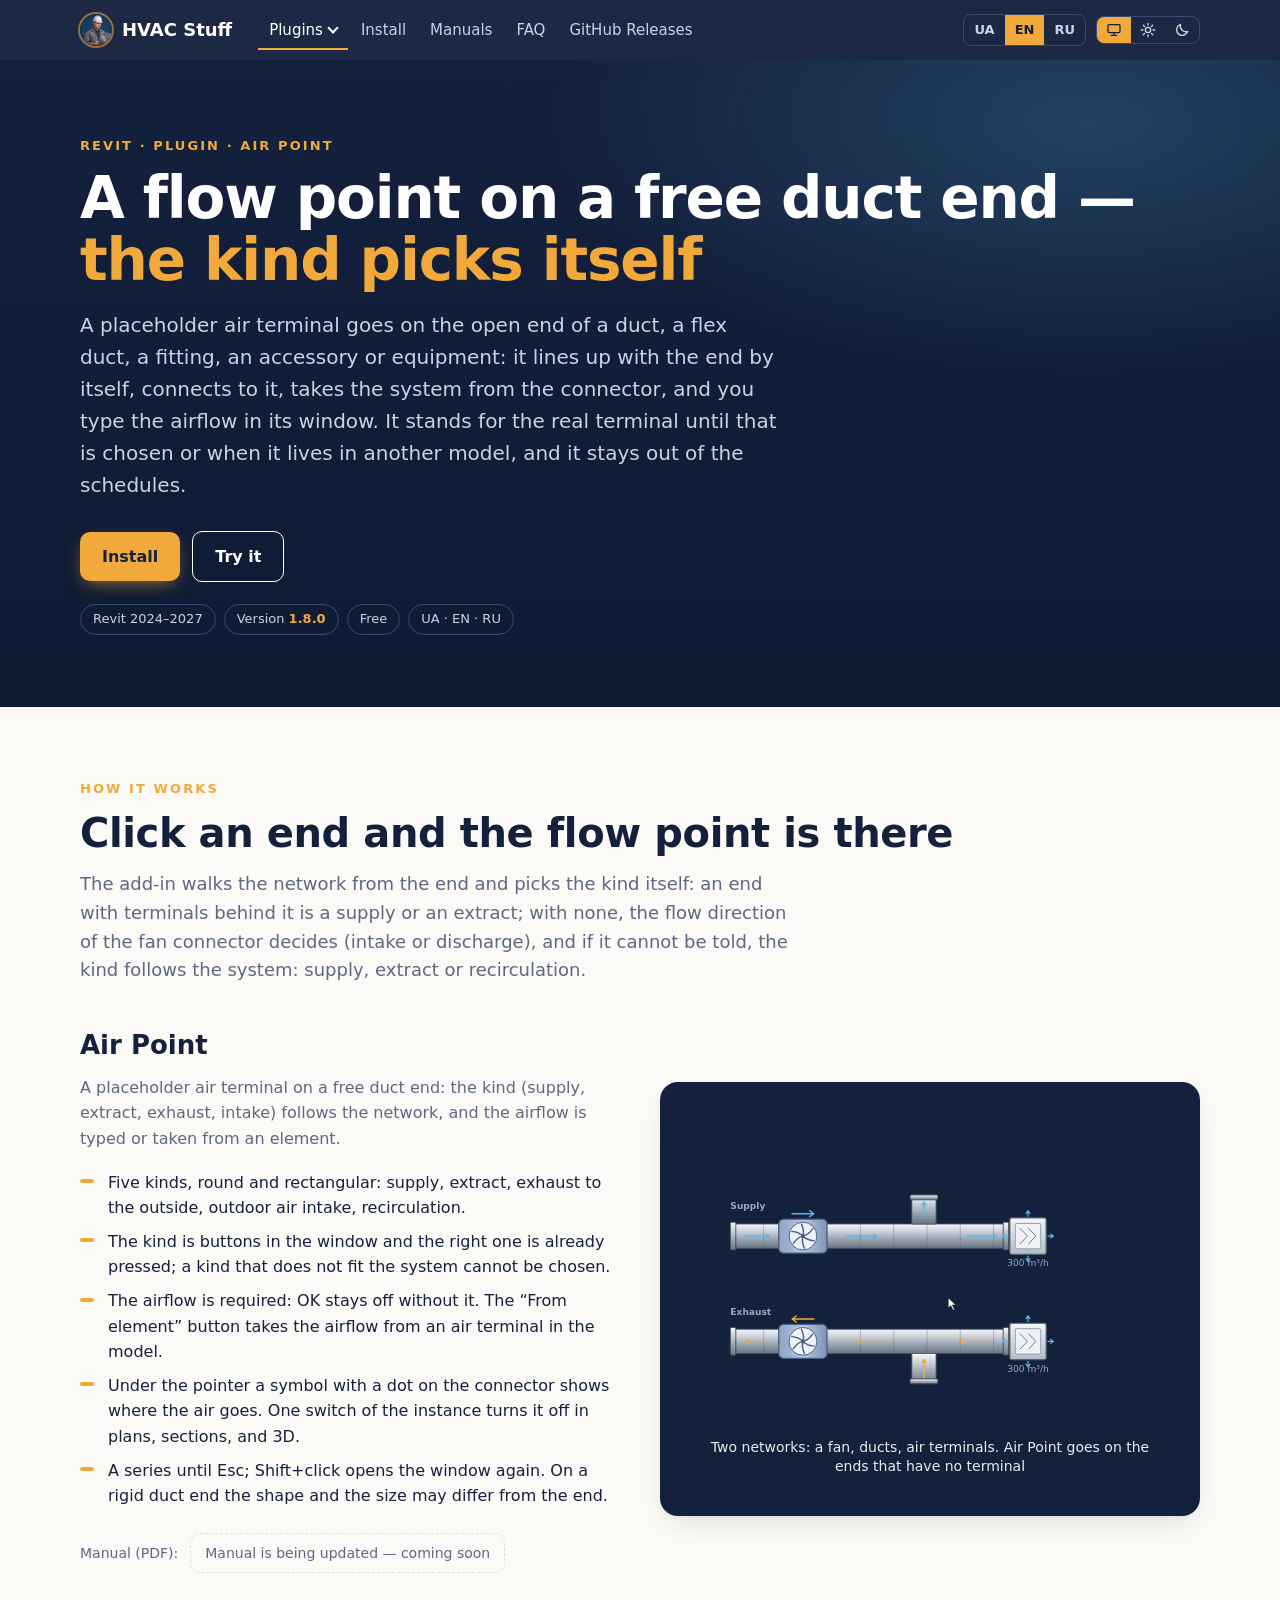
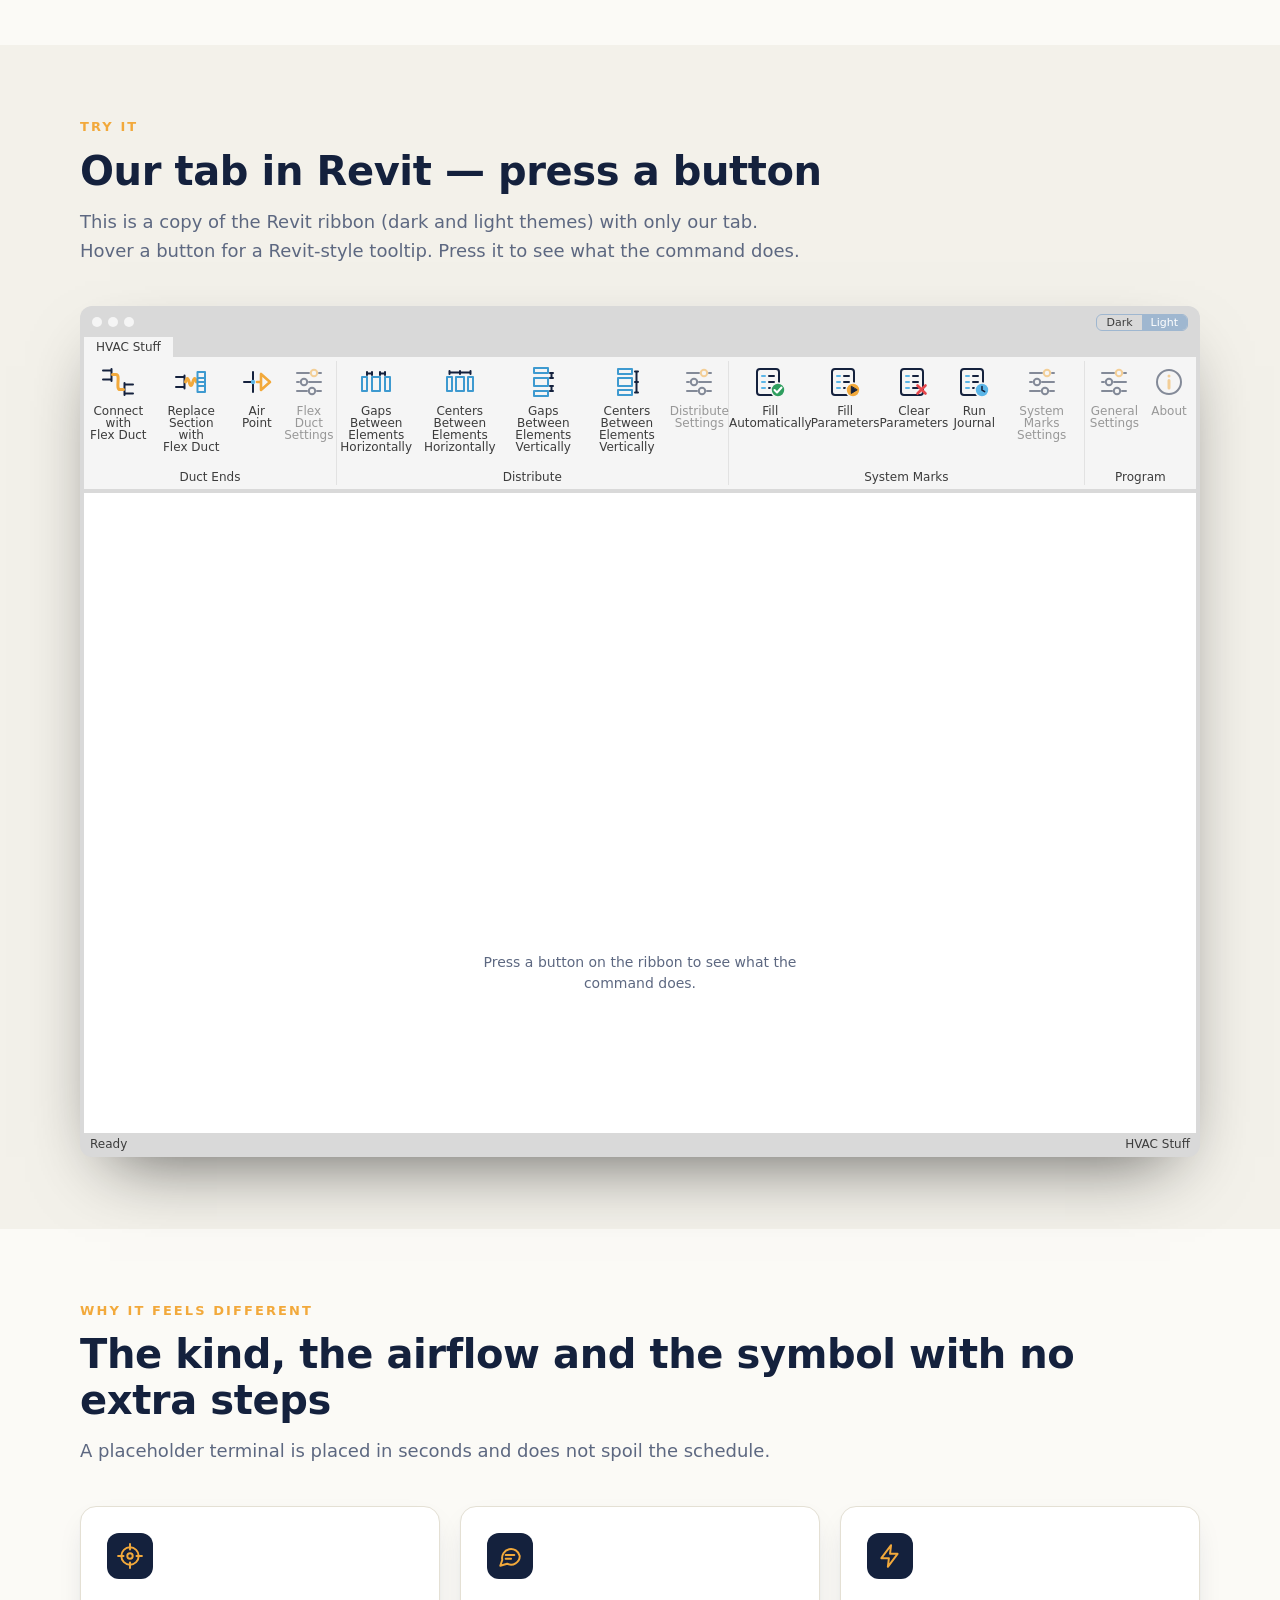
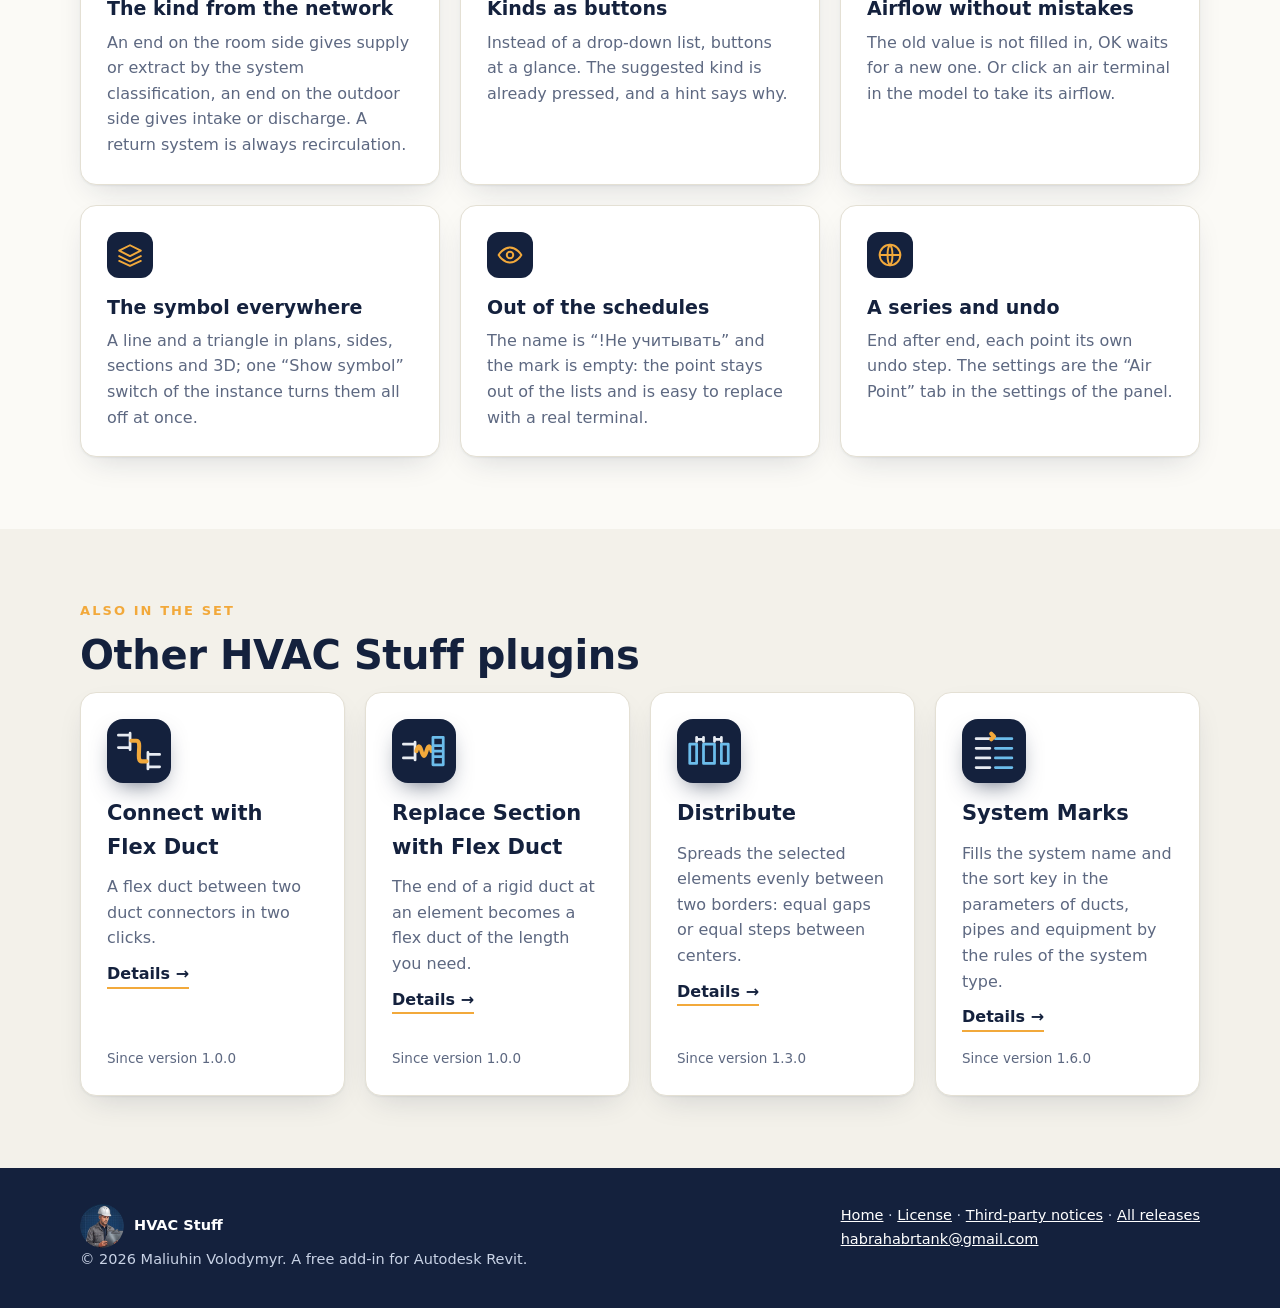
==== commit 4d11e7e6: "Site: Air Point scene shows the airflow window and flow labels (intake and discharge carry the sum)," ====
--- a/docs/airpoint.html
+++ b/docs/airpoint.html
@@ -98,10 +98,10 @@
   "uk": {
     "pg.eyebrow": "Revit · Плагін · Air Point",
     "pg.title": "Точка витрати на вільному кінці повітропроводу — <em>вид підбирається сам</em>",
-    "pg.sub": "Умовний повітророзподільник ставиться на відкритий кінець повітропроводу, гнучкого повітропроводу, фасонної частини, арматури чи обладнання: з розворотом, з’єднанням, витратою й системою на коннекторі. Він замінює справжній повітророзподільник, поки той не вибраний або лежить в іншій моделі, і не потрапляє в специфікації.",
+    "pg.sub": "Умовний повітророзподільник ставиться на відкритий кінець повітропроводу, гнучкого повітропроводу, фасонної частини, арматури чи обладнання: він сам стає в напрямку кінця, під’єднується до нього й бере систему з коннектора, а витрату повітря ви вводите у вікні. Він замінює справжній повітророзподільник, поки той не вибраний або лежить в іншій моделі, і не потрапляє в специфікації.",
     "what.eyebrow": "Як це працює",
     "what.title": "Клацніть кінець — і точка витрати стоїть",
-    "what.lead": "Надбудова йде по мережі від кінця й сама підбирає вид: кінець біля вентилятора без повітророзподільників — повітрозабір чи викид, кінець, за яким повітророзподільники, — припливний чи витяжний.",
+    "what.lead": "Надбудова йде по мережі від кінця й сама підбирає вид: кінець, за яким повітророзподільники, — припливний чи витяжний; без них вид показує напрямок повітря в коннекторі вентилятора (повітрозабір чи викид), а якщо його не видно — припливний, витяжний чи рециркуляційний за системою.",
     "ap.l1": "П’ять видів, круглі й прямокутні: припливний, витяжний, викидний, повітрозабірний, рециркуляційний.",
     "ap.l2": "Вид — кнопки у вікні, натиснута вже правильна; вид, що не підходить системі, вибрати не можна.",
     "ap.l3": "Витрата обов’язкова: «ОК» неактивна без неї. Кнопка «З елемента» бере витрату з повітророзподільника в моделі.",
@@ -119,10 +119,10 @@
   "en": {
     "pg.eyebrow": "Revit · Plugin · Air Point",
     "pg.title": "A flow point on a free duct end — <em>the kind picks itself</em>",
-    "pg.sub": "A placeholder air terminal goes on the open end of a duct, a flex duct, a fitting, an accessory or equipment: turned to the end, joined, with the airflow and the system on its connector. It stands for the real terminal until that is chosen or when it lives in another model, and it stays out of the schedules.",
+    "pg.sub": "A placeholder air terminal goes on the open end of a duct, a flex duct, a fitting, an accessory or equipment: it lines up with the end by itself, connects to it, takes the system from the connector, and you type the airflow in its window. It stands for the real terminal until that is chosen or when it lives in another model, and it stays out of the schedules.",
     "what.eyebrow": "How it works",
     "what.title": "Click an end and the flow point is there",
-    "what.lead": "The add-in walks the network from the end and picks the kind itself: an end near a fan with no terminals behind it is an intake or a discharge; an end with terminals behind it is a supply or an extract.",
+    "what.lead": "The add-in walks the network from the end and picks the kind itself: an end with terminals behind it is a supply or an extract; with none, the flow direction of the fan connector decides (intake or discharge), and if it cannot be told, the kind follows the system: supply, extract or recirculation.",
     "ap.l1": "Five kinds, round and rectangular: supply, extract, exhaust to the outside, outdoor air intake, recirculation.",
     "ap.l2": "The kind is buttons in the window and the right one is already pressed; a kind that does not fit the system cannot be chosen.",
     "ap.l3": "The airflow is required: OK stays off without it. The “From element” button takes the airflow from an air terminal in the model.",
@@ -140,10 +140,10 @@
   "ru": {
     "pg.eyebrow": "Revit · Плагин · Air Point",
     "pg.title": "Точка расхода на свободном конце воздуховода — <em>вид подбирается сам</em>",
-    "pg.sub": "Условный воздухораспределитель ставится на открытый конец воздуховода, гибкого воздуховода, фасонной части, арматуры или оборудования: с разворотом, соединением, расходом и системой на коннекторе. Он заменяет настоящий воздухораспределитель, пока тот не выбран или лежит в другой модели, и не попадает в спецификации.",
+    "pg.sub": "Условный воздухораспределитель ставится на открытый конец воздуховода, гибкого воздуховода, фасонной части, арматуры или оборудования: он сам встаёт по направлению конца, подключается к нему и берёт систему с коннектора, а расход воздуха вы вводите в окне. Он заменяет настоящий воздухораспределитель, пока тот не выбран или лежит в другой модели, и не попадает в спецификации.",
     "what.eyebrow": "Как это работает",
     "what.title": "Щёлкните конец — и точка расхода стоит",
-    "what.lead": "Надстройка идёт по сети от конца и сама подбирает вид: конец у вентилятора без воздухораспределителей — воздухозабор или выброс, конец, за которым воздухораспределители, — приточный или вытяжной.",
+    "what.lead": "Надстройка идёт по сети от конца и сама подбирает вид: конец, за которым воздухораспределители, — приточный или вытяжной; без них вид показывает направление воздуха в коннекторе вентилятора (воздухозабор или выброс), а если его не видно — приточный, вытяжной или рециркуляционный по системе.",
     "ap.l1": "Пять видов, круглые и прямоугольные: приточный, вытяжной, выбросной, воздухозаборный, рециркуляционный.",
     "ap.l2": "Вид — кнопки в окне, нажата уже правильная; вид, который не подходит системе, выбрать нельзя.",
     "ap.l3": "Расход обязателен: «ОК» недоступна без него. Кнопка «С элемента» берёт расход с воздухораспределителя в модели.",
--- a/docs/ribbon.css
+++ b/docs/ribbon.css
@@ -132,6 +132,10 @@
 .scn .ugo.pv .dot { fill: #F2A93B; }
 .scn .ugo.fn .dot { fill: var(--s-ink); }
 .scn .aptag { transition: opacity .5s; }
+.scn .fw, .scn .fl { transition: opacity .35s; }
+/* виды-кнопки Air Point стоят полосой над рисунком, а не поверх него */
+.chips2.bar { position: static; margin: 8px 14px 4px; justify-content: flex-end; }
+.rv-stage .scene-host:has(> .chips2.bar) { flex-direction: column; align-items: stretch; justify-content: center; }
 .chips2 { transition: opacity .3s; }
 .scn + .apcap { margin: 6px 12px 12px; min-height: 2.6em; font-size: 14px; line-height: 1.35; color: var(--s-ink); text-align: center; }
 .rv-stage .apcap { display: none; }
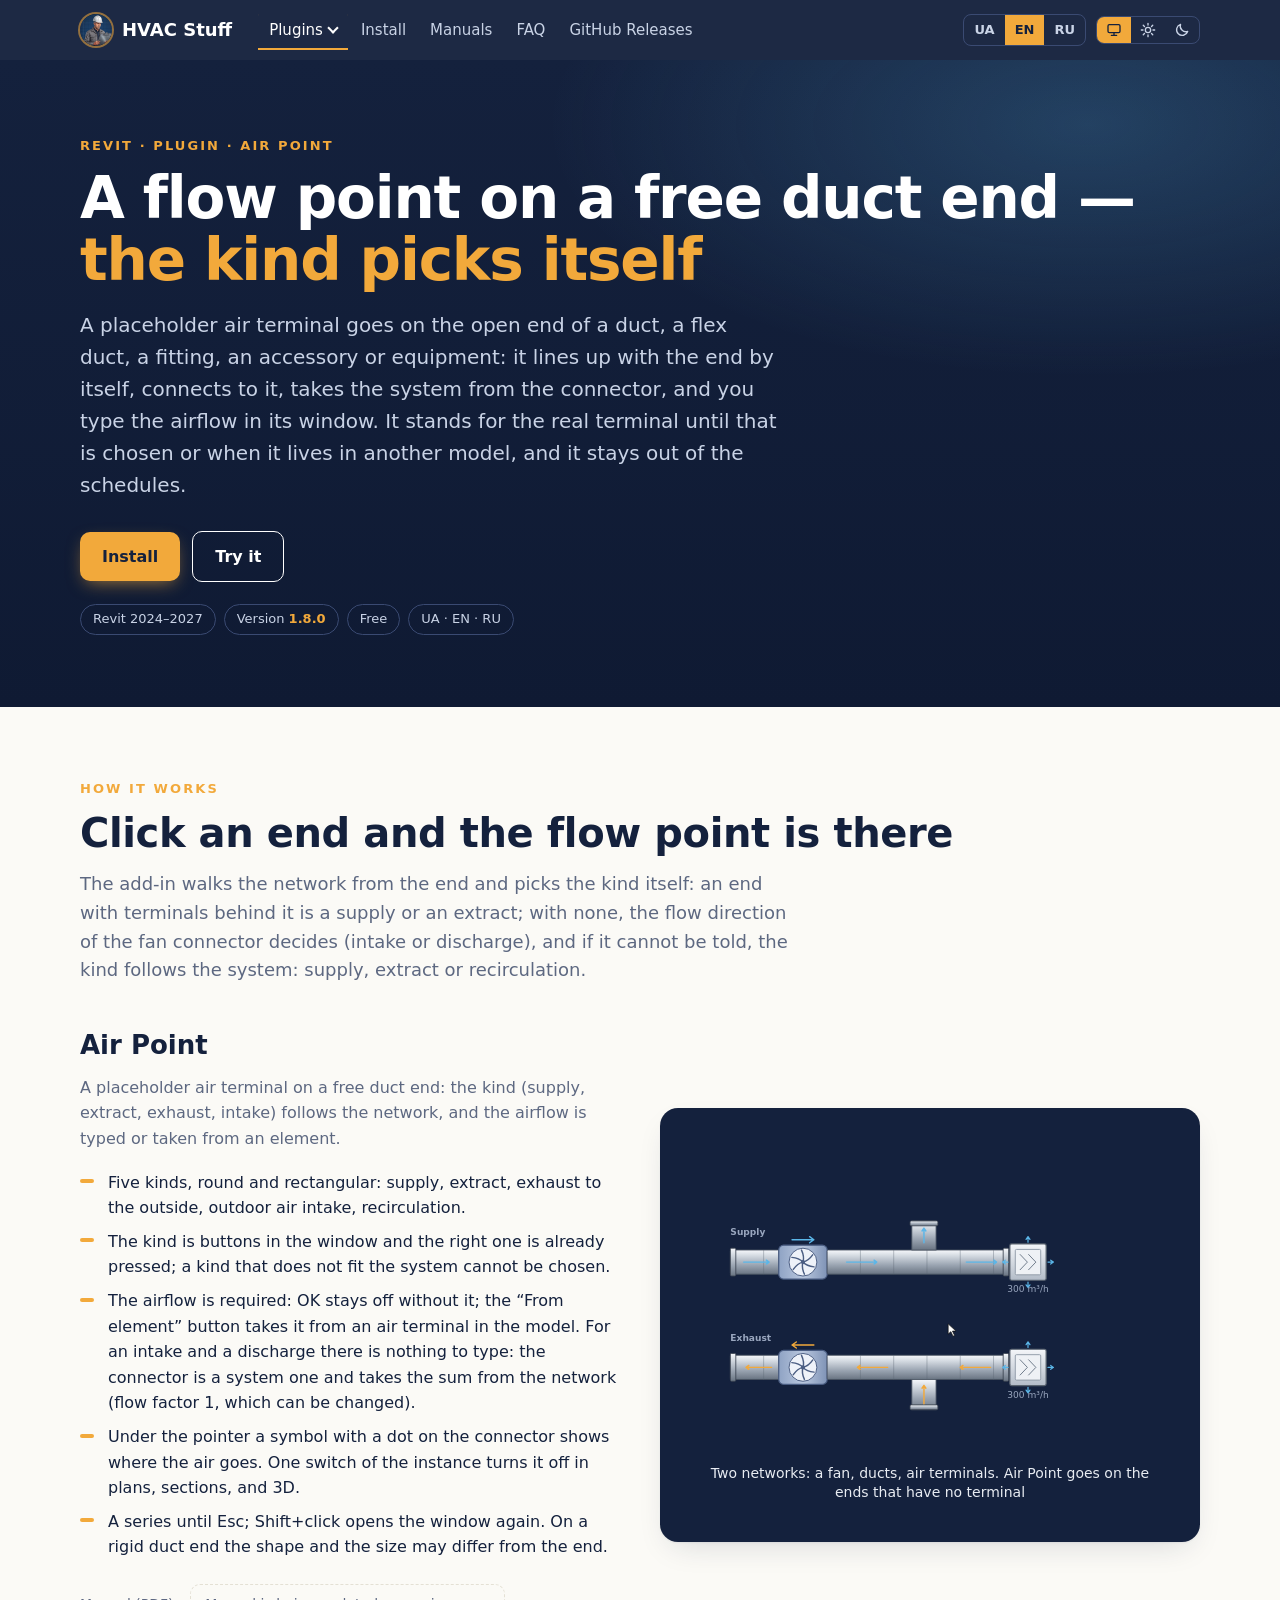
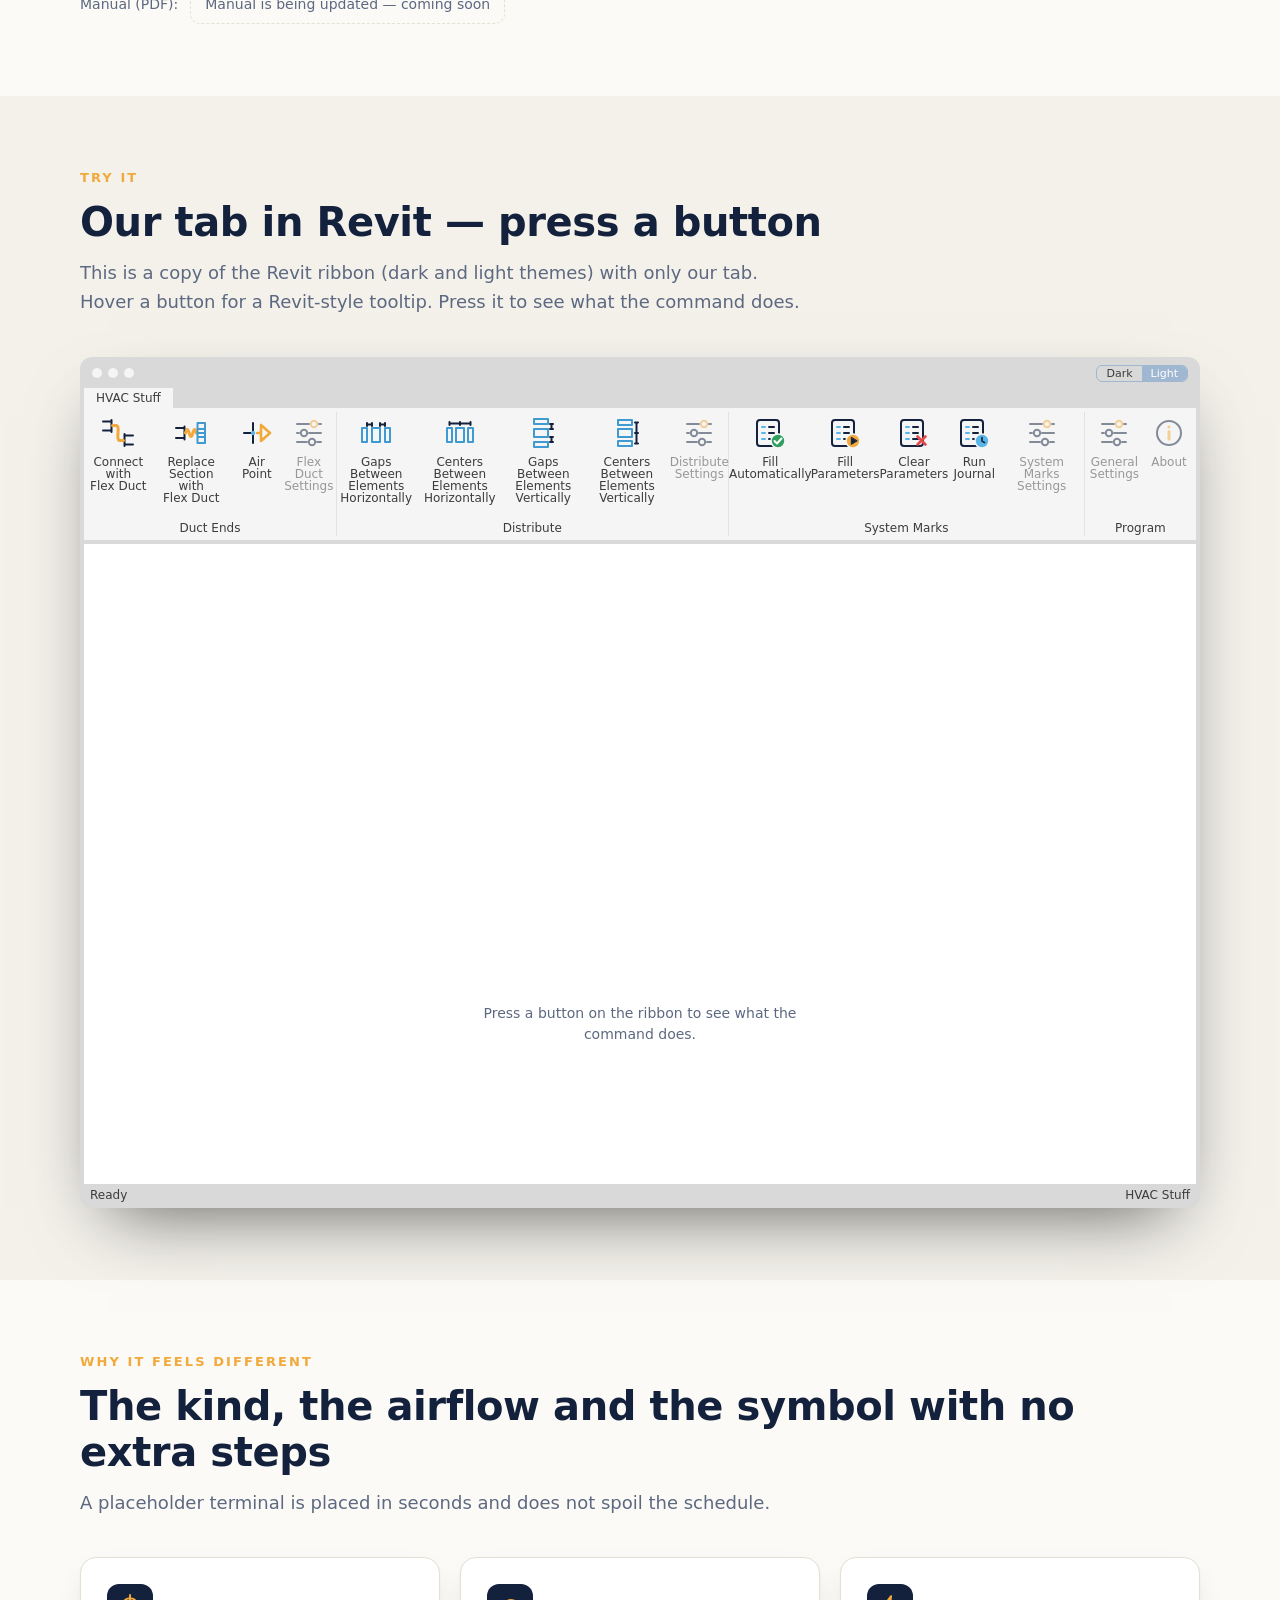
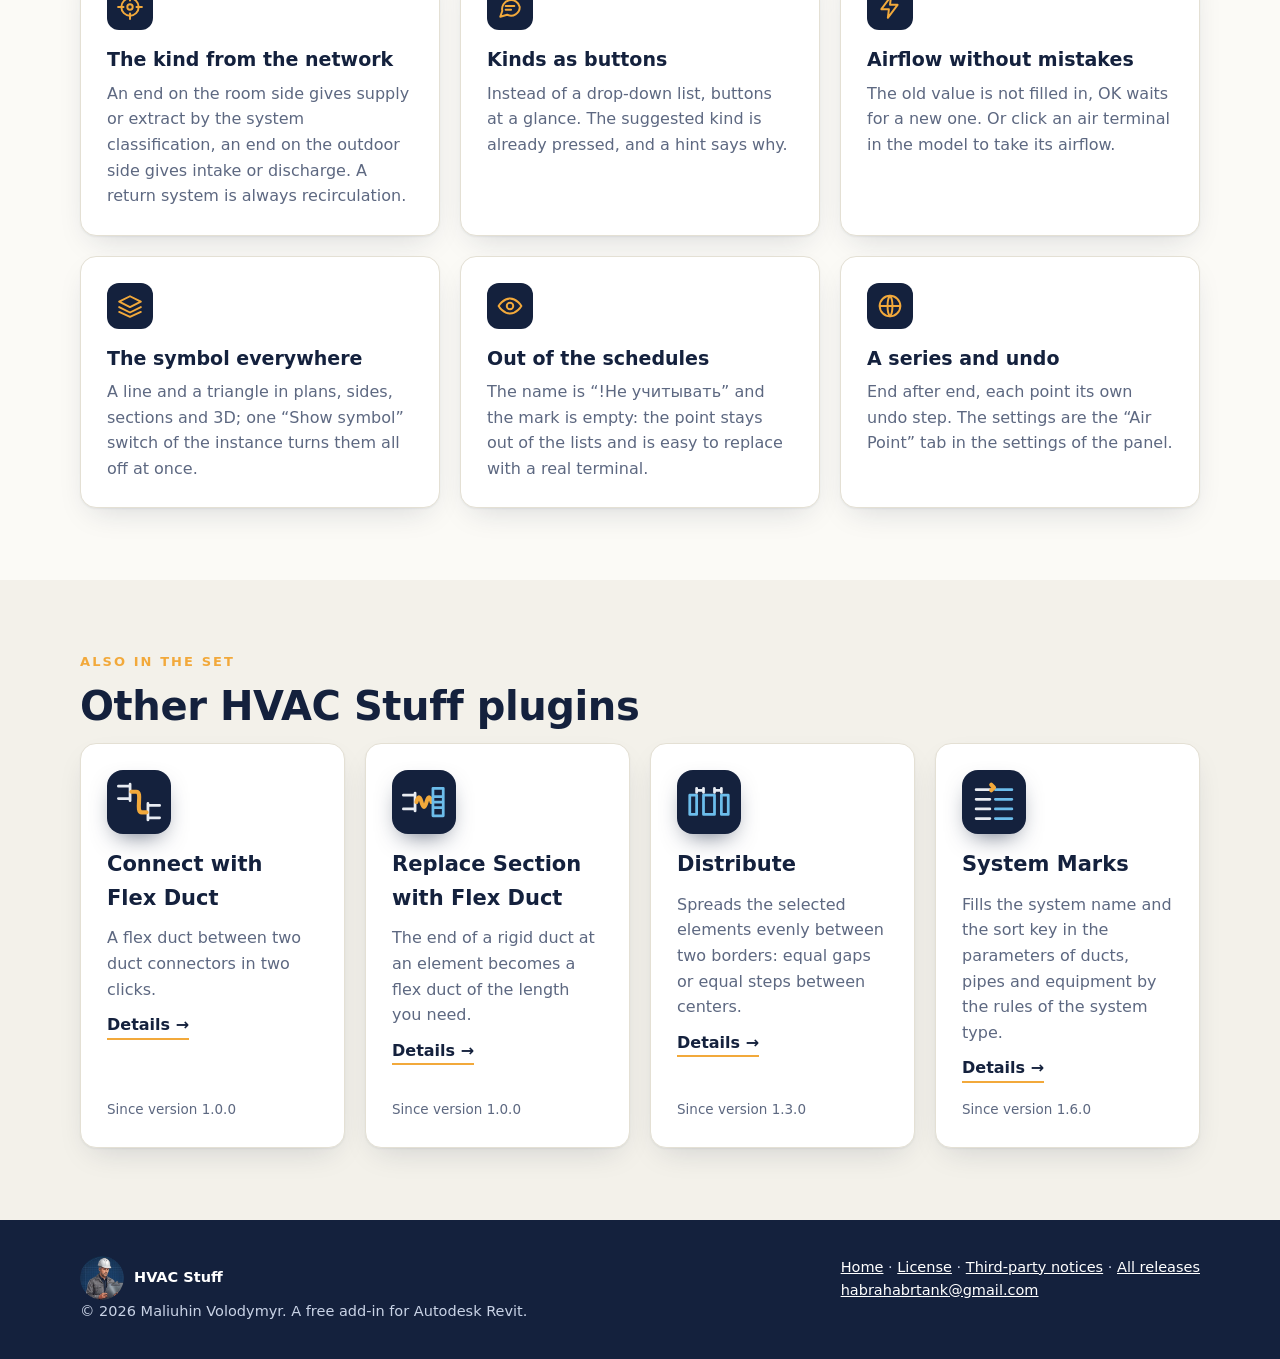
==== commit 3625ed61: "Site: Air Point scene puts the airflow on the terminals first, then shows the intake and the dischar" ====
--- a/docs/airpoint.html
+++ b/docs/airpoint.html
@@ -104,7 +104,7 @@
     "what.lead": "Надбудова йде по мережі від кінця й сама підбирає вид: кінець, за яким повітророзподільники, — припливний чи витяжний; без них вид показує напрямок повітря в коннекторі вентилятора (повітрозабір чи викид), а якщо його не видно — припливний, витяжний чи рециркуляційний за системою.",
     "ap.l1": "П’ять видів, круглі й прямокутні: припливний, витяжний, викидний, повітрозабірний, рециркуляційний.",
     "ap.l2": "Вид — кнопки у вікні, натиснута вже правильна; вид, що не підходить системі, вибрати не можна.",
-    "ap.l3": "Витрата обов’язкова: «ОК» неактивна без неї. Кнопка «З елемента» бере витрату з повітророзподільника в моделі.",
+    "ap.l3": "Витрата обов’язкова: «ОК» неактивна без неї; кнопка «З елемента» бере її з повітророзподільника в моделі. Для повітрозабору й викиду витрату вводити не треба: коннектор системний і сам бере суму з мережі (коефіцієнт витрати 1, його можна змінити).",
     "ap.l4": "Під курсором — умовне позначення з крапкою на коннекторі: видно, куди піде повітря. Один перемикач екземпляра вимикає його на планах, розрізах і в 3D.",
     "ap.l5": "Серія до Esc; Shift+клік знову відкриває вікно. Форма й розмір на кінці жорсткого повітропроводу можуть відрізнятися від кінця.",
     "apf.title": "Вид, витрата й позначення без зайвих кроків",
@@ -125,7 +125,7 @@
     "what.lead": "The add-in walks the network from the end and picks the kind itself: an end with terminals behind it is a supply or an extract; with none, the flow direction of the fan connector decides (intake or discharge), and if it cannot be told, the kind follows the system: supply, extract or recirculation.",
     "ap.l1": "Five kinds, round and rectangular: supply, extract, exhaust to the outside, outdoor air intake, recirculation.",
     "ap.l2": "The kind is buttons in the window and the right one is already pressed; a kind that does not fit the system cannot be chosen.",
-    "ap.l3": "The airflow is required: OK stays off without it. The “From element” button takes the airflow from an air terminal in the model.",
+    "ap.l3": "The airflow is required: OK stays off without it; the “From element” button takes it from an air terminal in the model. For an intake and a discharge there is nothing to type: the connector is a system one and takes the sum from the network (flow factor 1, which can be changed).",
     "ap.l4": "Under the pointer a symbol with a dot on the connector shows where the air goes. One switch of the instance turns it off in plans, sections, and 3D.",
     "ap.l5": "A series until Esc; Shift+click opens the window again. On a rigid duct end the shape and the size may differ from the end.",
     "apf.title": "The kind, the airflow and the symbol with no extra steps",
@@ -146,7 +146,7 @@
     "what.lead": "Надстройка идёт по сети от конца и сама подбирает вид: конец, за которым воздухораспределители, — приточный или вытяжной; без них вид показывает направление воздуха в коннекторе вентилятора (воздухозабор или выброс), а если его не видно — приточный, вытяжной или рециркуляционный по системе.",
     "ap.l1": "Пять видов, круглые и прямоугольные: приточный, вытяжной, выбросной, воздухозаборный, рециркуляционный.",
     "ap.l2": "Вид — кнопки в окне, нажата уже правильная; вид, который не подходит системе, выбрать нельзя.",
-    "ap.l3": "Расход обязателен: «ОК» недоступна без него. Кнопка «С элемента» берёт расход с воздухораспределителя в модели.",
+    "ap.l3": "Расход обязателен: «ОК» недоступна без него; кнопка «С элемента» берёт его с воздухораспределителя в модели. Для воздухозабора и выброса расход вводить не нужно: коннектор системный и сам берёт сумму из сети (коэффициент расхода 1, его можно изменить).",
     "ap.l4": "Под курсором — условное обозначение с точкой на коннекторе: видно, куда пойдёт воздух. Один переключатель экземпляра отключает его на планах, разрезах и в 3D.",
     "ap.l5": "Серия до Esc; Shift+щелчок снова открывает окно. Форма и размер на конце жёсткого воздуховода могут отличаться от конца.",
     "apf.title": "Вид, расход и обозначение без лишних шагов",
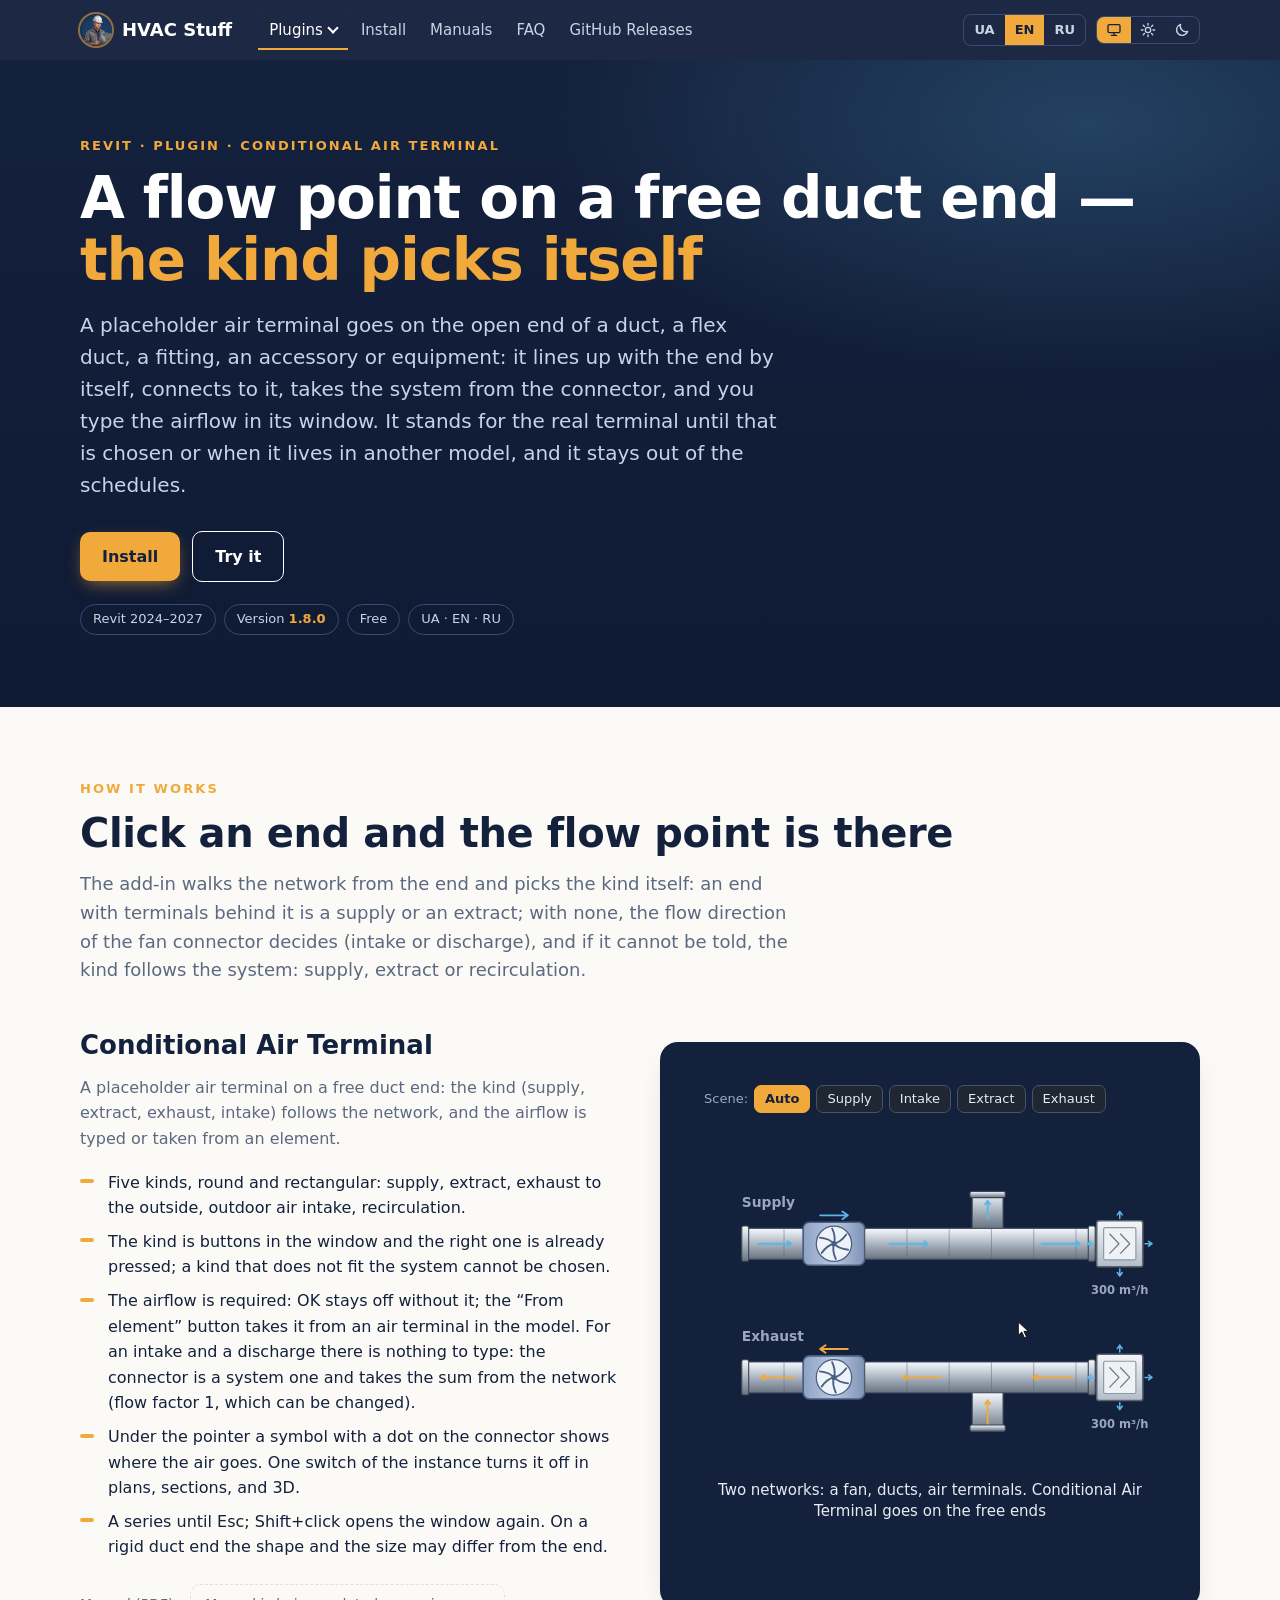
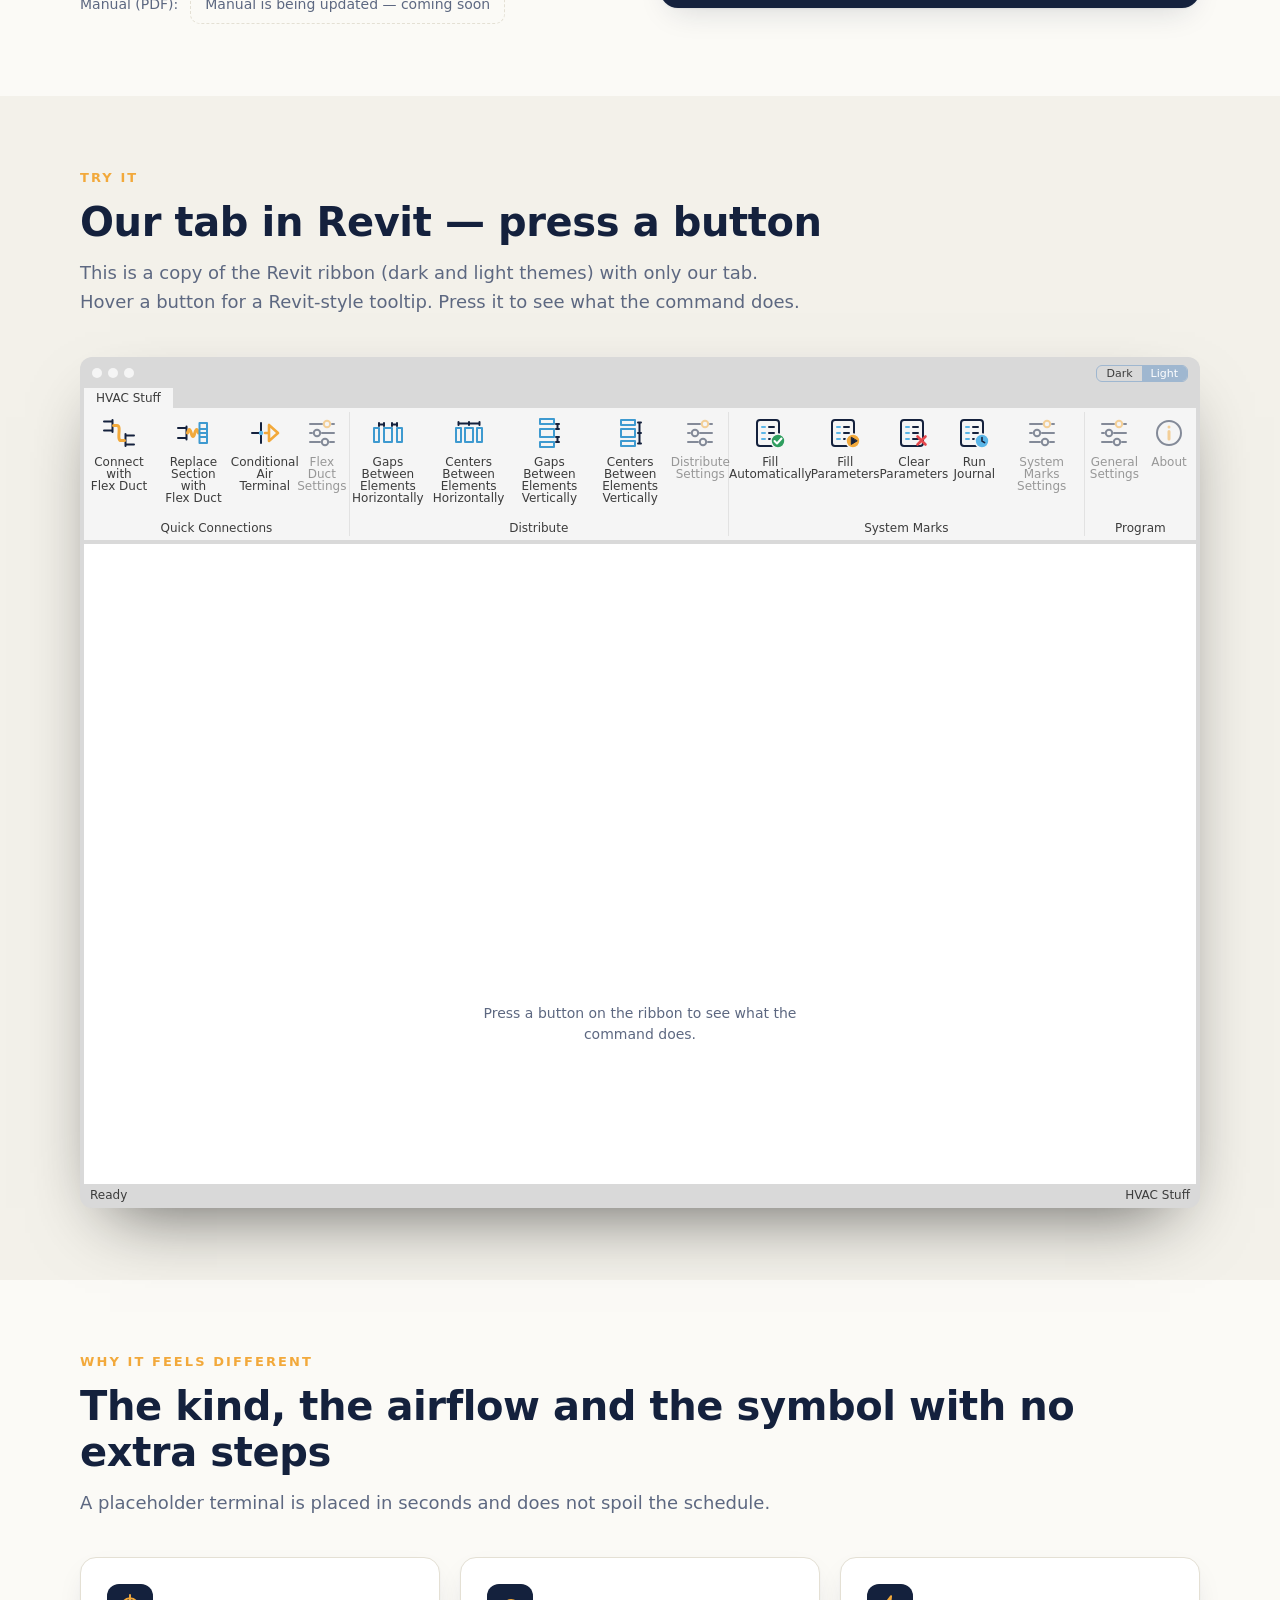
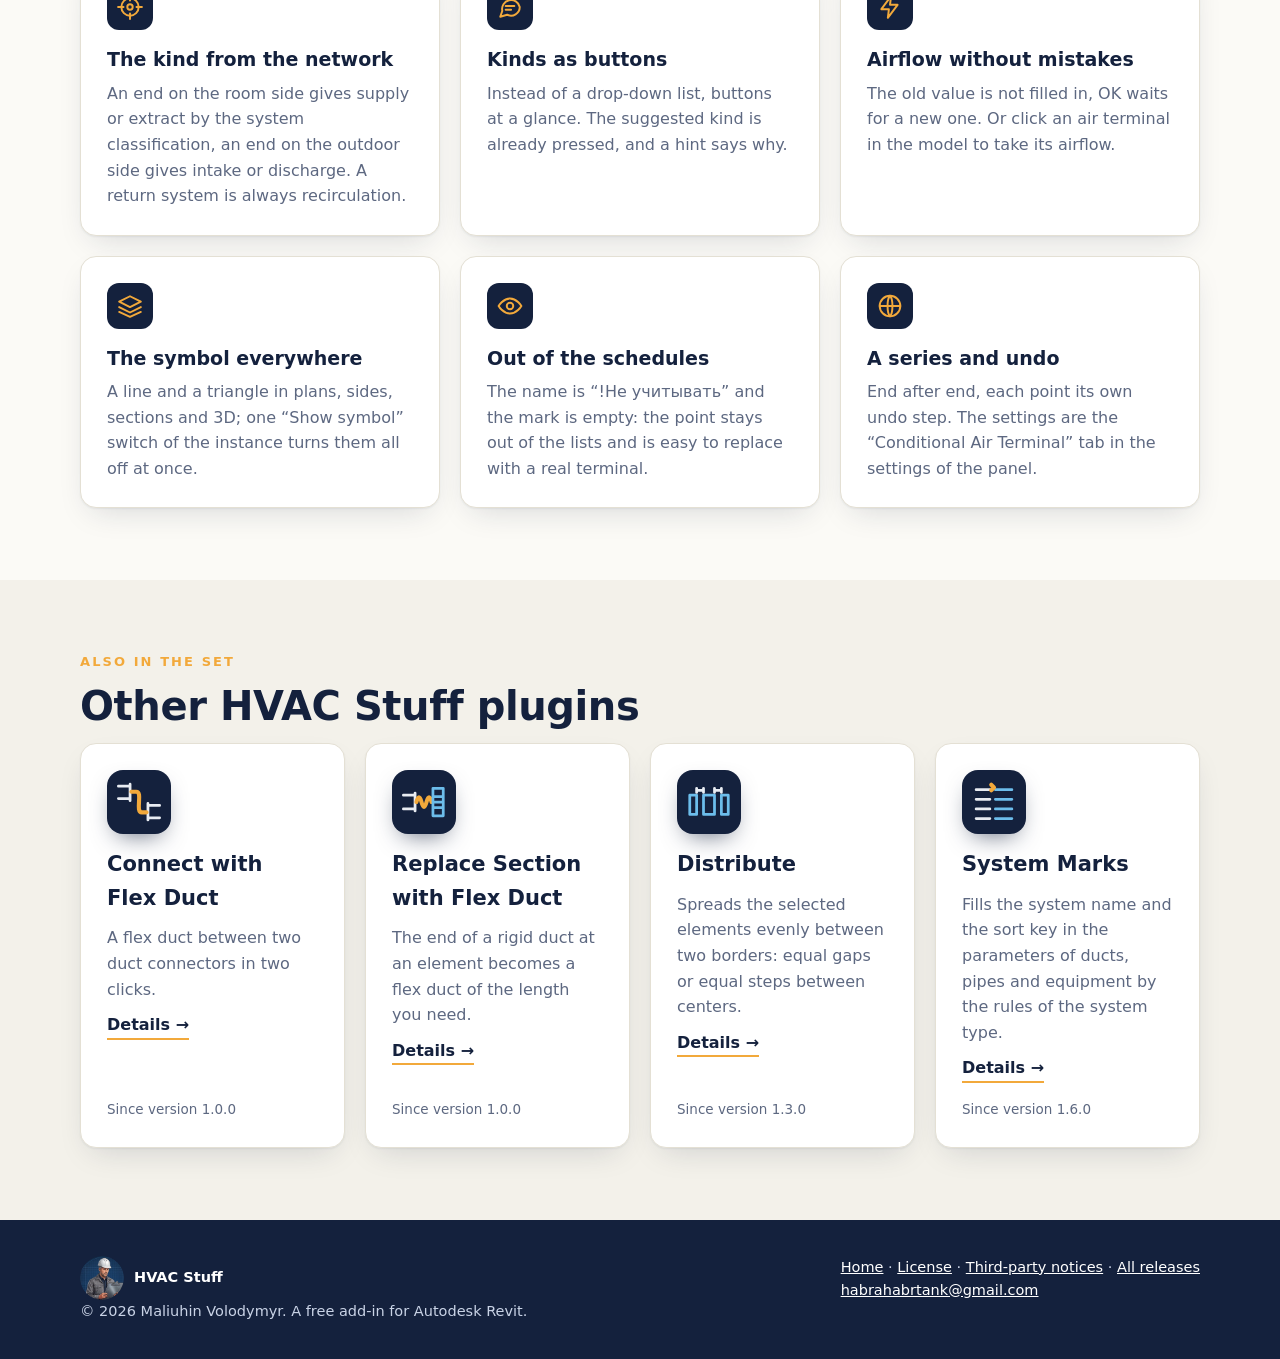
==== commit 9bfed46d: "Site: Conditional Air Terminal, Quick Connections panel, 'повітропровід' spelling Co-Authored-By: Cl" ====
--- a/docs/airpoint.html
+++ b/docs/airpoint.html
@@ -5,8 +5,8 @@
 <meta name="viewport" content="width=device-width, initial-scale=1">
 <meta name="robots" content="noindex, nofollow, noarchive, nosnippet, noimageindex">
 <meta name="googlebot" content="noindex, nofollow, noarchive, nosnippet">
-<title>Air Point — HVAC Stuff</title>
-<meta name="description" content="Air Point — a free Revit plugin: a placeholder air terminal on a free duct end, with the kind chosen from the network.">
+<title>Conditional Air Terminal — HVAC Stuff</title>
+<meta name="description" content="Conditional Air Terminal — a free Revit plugin: a placeholder air terminal on a free duct end, with the kind chosen from the network.">
 <meta name="theme-color" content="#14213D">
 <link rel="icon" type="image/png" sizes="32x32" href="img/favicon-32.png">
 <link rel="icon" type="image/png" sizes="64x64" href="img/favicon-64.png">
@@ -96,7 +96,7 @@
 <script>
 window.HVAC_PAGE = { key: "ap", title: "ap.name", T: {
   "uk": {
-    "pg.eyebrow": "Revit · Плагін · Air Point",
+    "pg.eyebrow": "Revit · Плагін · Умовний повітророзподільник",
     "pg.title": "Точка витрати на вільному кінці повітропроводу — <em>вид підбирається сам</em>",
     "pg.sub": "Умовний повітророзподільник ставиться на відкритий кінець повітропроводу, гнучкого повітропроводу, фасонної частини, арматури чи обладнання: він сам стає в напрямку кінця, під’єднується до нього й бере систему з коннектора, а витрату повітря ви вводите у вікні. Він замінює справжній повітророзподільник, поки той не вибраний або лежить в іншій моделі, і не потрапляє в специфікації.",
     "what.eyebrow": "Як це працює",
@@ -114,10 +114,10 @@
     "apf3.t": "Витрата без помилок", "apf3.p": "Старе значення не підставляється, «ОК» чекає на нове. Або клацніть повітророзподільник у моделі, щоб узяти його витрату.",
     "apf4.t": "Позначення скрізь", "apf4.p": "Лінія й трикутник на плані, боці, розрізі та в 3D, один перемикач «Показувати УГО» в екземплярі вимикає все одразу.",
     "apf5.t": "Не в специфікації", "apf5.p": "Назва «!Не учитывать», марка порожня: точка не потрапляє у відомості й легко замінюється справжнім повітророзподільником.",
-    "apf6.t": "Серія й скасування", "apf6.p": "Кінець за кінцем поспіль, кожна точка — окремий крок скасування. Налаштування — вкладка «Точка повітря» в налаштуваннях панелі."
+    "apf6.t": "Серія й скасування", "apf6.p": "Кінець за кінцем поспіль, кожна точка — окремий крок скасування. Налаштування — вкладка «Умовний повітророзподільник» в налаштуваннях панелі."
   },
   "en": {
-    "pg.eyebrow": "Revit · Plugin · Air Point",
+    "pg.eyebrow": "Revit · Plugin · Conditional Air Terminal",
     "pg.title": "A flow point on a free duct end — <em>the kind picks itself</em>",
     "pg.sub": "A placeholder air terminal goes on the open end of a duct, a flex duct, a fitting, an accessory or equipment: it lines up with the end by itself, connects to it, takes the system from the connector, and you type the airflow in its window. It stands for the real terminal until that is chosen or when it lives in another model, and it stays out of the schedules.",
     "what.eyebrow": "How it works",
@@ -135,10 +135,10 @@
     "apf3.t": "Airflow without mistakes", "apf3.p": "The old value is not filled in, OK waits for a new one. Or click an air terminal in the model to take its airflow.",
     "apf4.t": "The symbol everywhere", "apf4.p": "A line and a triangle in plans, sides, sections and 3D; one “Show symbol” switch of the instance turns them all off at once.",
     "apf5.t": "Out of the schedules", "apf5.p": "The name is “!Не учитывать” and the mark is empty: the point stays out of the lists and is easy to replace with a real terminal.",
-    "apf6.t": "A series and undo", "apf6.p": "End after end, each point its own undo step. The settings are the “Air Point” tab in the settings of the panel."
+    "apf6.t": "A series and undo", "apf6.p": "End after end, each point its own undo step. The settings are the “Conditional Air Terminal” tab in the settings of the panel."
   },
   "ru": {
-    "pg.eyebrow": "Revit · Плагин · Air Point",
+    "pg.eyebrow": "Revit · Плагин · Условный воздухораспределитель",
     "pg.title": "Точка расхода на свободном конце воздуховода — <em>вид подбирается сам</em>",
     "pg.sub": "Условный воздухораспределитель ставится на открытый конец воздуховода, гибкого воздуховода, фасонной части, арматуры или оборудования: он сам встаёт по направлению конца, подключается к нему и берёт систему с коннектора, а расход воздуха вы вводите в окне. Он заменяет настоящий воздухораспределитель, пока тот не выбран или лежит в другой модели, и не попадает в спецификации.",
     "what.eyebrow": "Как это работает",
@@ -156,7 +156,7 @@
     "apf3.t": "Расход без ошибок", "apf3.p": "Старое значение не подставляется, «ОК» ждёт новое. Или щёлкните воздухораспределитель в модели, чтобы взять его расход.",
     "apf4.t": "Обозначение везде", "apf4.p": "Линия и треугольник на плане, боку, разрезе и в 3D, один переключатель «Показывать УГО» в экземпляре отключает всё сразу.",
     "apf5.t": "Не в спецификации", "apf5.p": "Наименование «!Не учитывать», марка пустая: точка не попадает в ведомости и легко заменяется настоящим воздухораспределителем.",
-    "apf6.t": "Серия и отмена", "apf6.p": "Конец за концом подряд, каждая точка — отдельный шаг отмены. Настройки — вкладка «Точка воздуха» в настройках панели."
+    "apf6.t": "Серия и отмена", "apf6.p": "Конец за концом подряд, каждая точка — отдельный шаг отмены. Настройки — вкладка «Условный воздухораспределитель» в настройках панели."
   }
 } };
 </script>
--- a/docs/ribbon.css
+++ b/docs/ribbon.css
@@ -134,9 +134,20 @@
 .scn .aptag { transition: opacity .5s; }
 .scn .fw, .scn .fl { transition: opacity .35s; }
 /* виды-кнопки Air Point стоят полосой над рисунком, а не поверх него */
-.chips2.bar { position: static; margin: 8px 14px 4px; justify-content: flex-end; }
+/* узкий экран: колонка со сценой не растягивается под строку кнопок, строка прокручивается внутри себя */
+.demo-box, .demo-box .scene-host { min-width: 0; max-width: 100%; }
+/* у каждой полосы своя высота: ничего не сдвигается при смене текста и языка */
+.chips2.bar { display: flex; position: static; height: 30px; margin: 4px 16px 0; justify-content: flex-start; flex-wrap: nowrap; white-space: nowrap; overflow: hidden; font-size: 13px; }
+.chips2.bar span.c { padding: 3px 9px; }
+/* выбор сцены: авто или один из четырёх видов, одна строка */
+.apsel { display: flex; flex-wrap: nowrap; gap: 6px; align-items: center; height: 34px; margin: 12px 16px 0; overflow-x: auto; white-space: nowrap; font-size: 13px; color: var(--stg-muted, var(--s-muted)); }
+.apsel .apb { font: inherit; color: var(--s-ink); background: var(--s-chip, transparent); border: 1.5px solid var(--s-line); border-radius: 7px; padding: 3px 10px; cursor: pointer; }
+.apsel .apb:hover { border-color: #F2A93B; }
+.apsel .apb.on { background: #F2A93B; border-color: #F2A93B; color: #14213D; font-weight: 700; }
 .rv-stage .scene-host:has(> .chips2.bar) { flex-direction: column; align-items: stretch; justify-content: center; }
 .chips2 { transition: opacity .3s; }
-.scn + .apcap { margin: 6px 12px 12px; min-height: 2.6em; font-size: 14px; line-height: 1.35; color: var(--s-ink); text-align: center; }
+/* подпись занимает всегда одно и то же место, чтобы блок не прыгал при смене текста */
+.scn + .apcap { margin: 4px 16px 16px; min-height: 5.6em; font-size: 15px; line-height: 1.4; color: var(--s-ink); text-align: center; }
+@media (max-width: 520px) { .scn + .apcap { min-height: 8.4em; } }
 .rv-stage .apcap { display: none; }
 .scn .aptag text { font-size: 18px; fill: var(--s-ink); }
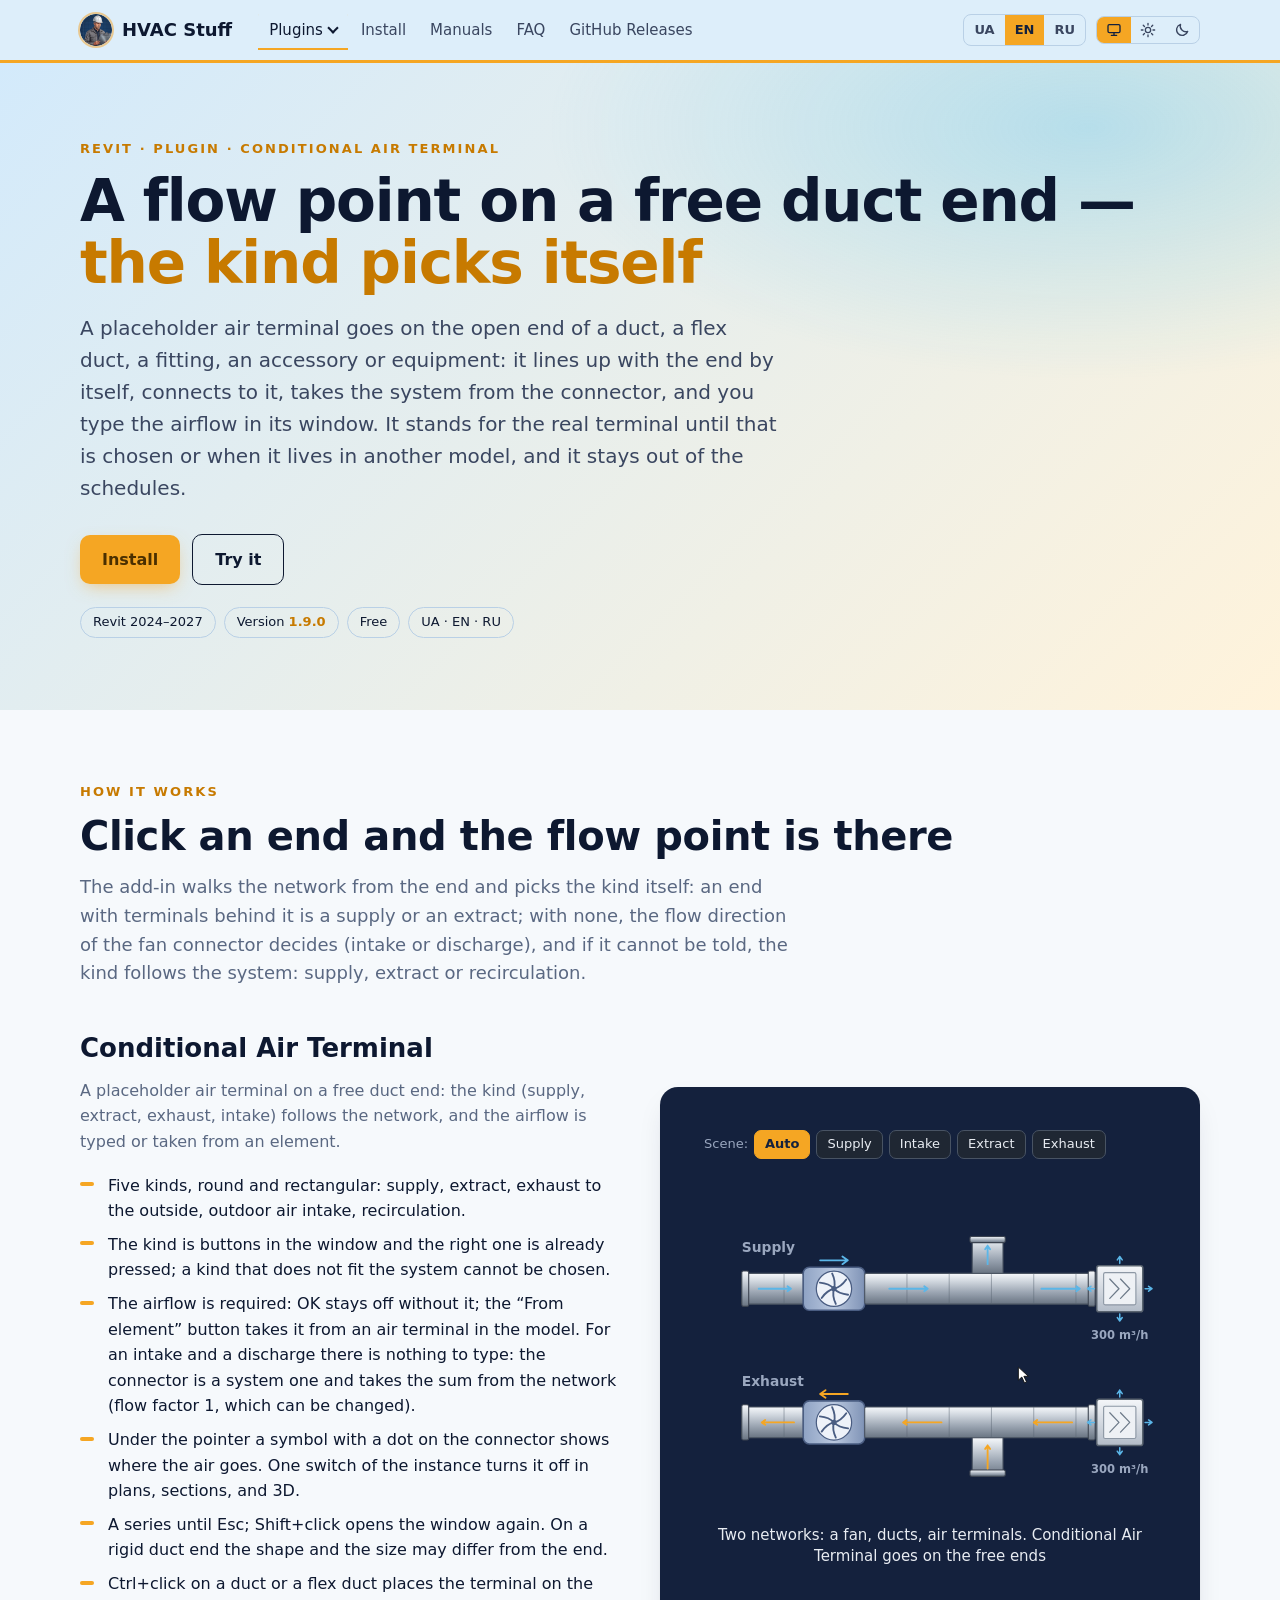
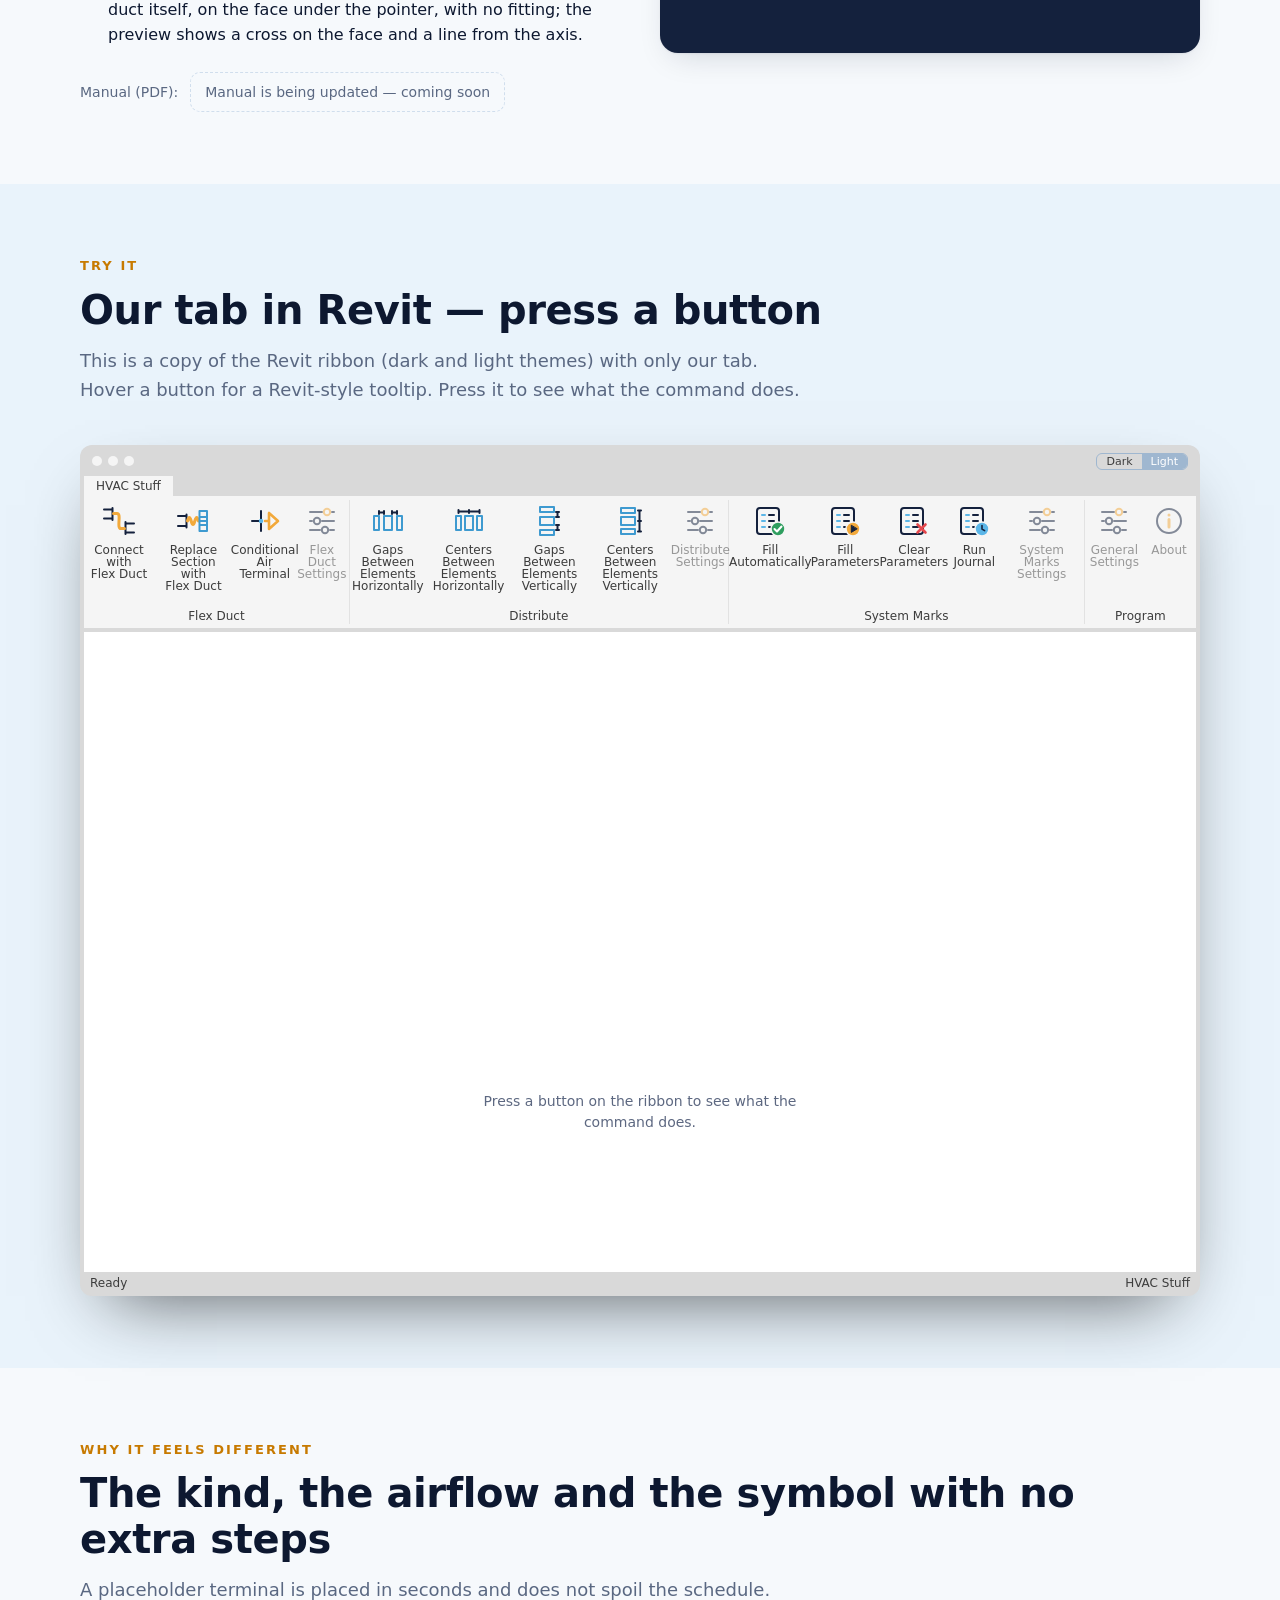
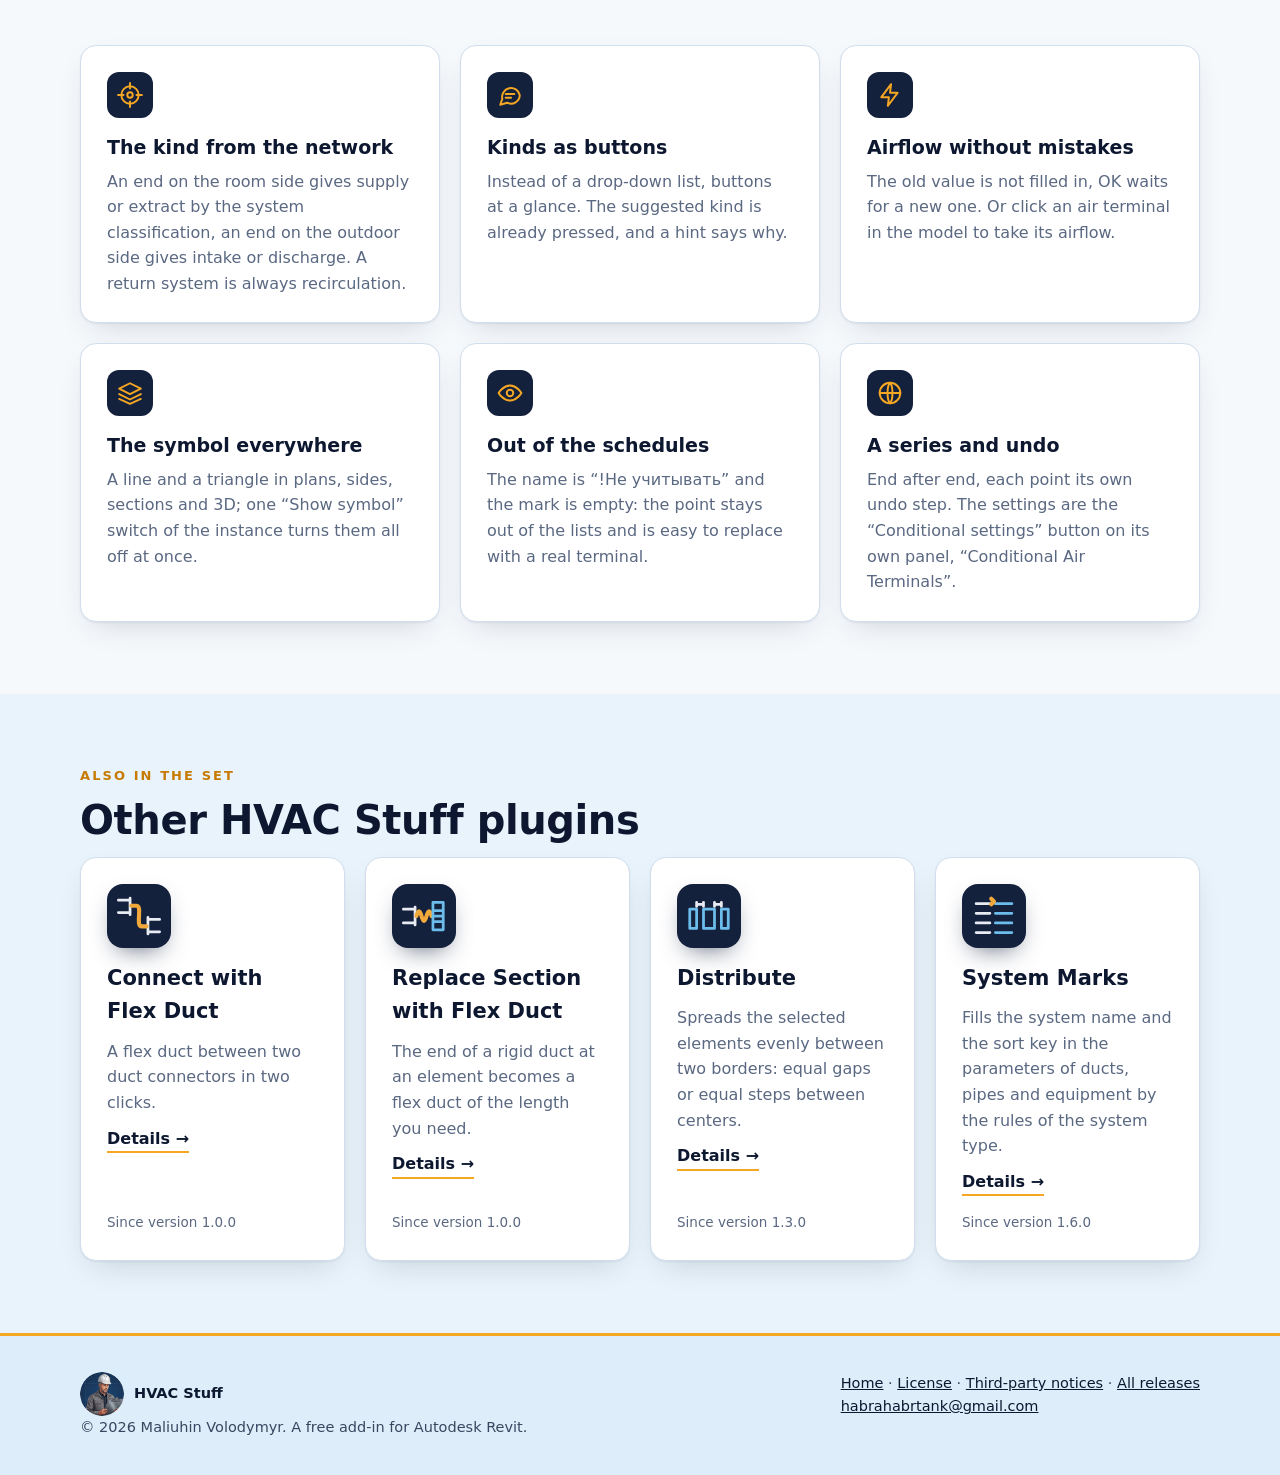
==== commit f69da362: "Site 1.9.0: Aero theme (light and dark), real window pictures in three languages, settings and theme" ====
--- a/docs/airpoint.html
+++ b/docs/airpoint.html
@@ -7,7 +7,7 @@
 <meta name="googlebot" content="noindex, nofollow, noarchive, nosnippet">
 <title>Conditional Air Terminal — HVAC Stuff</title>
 <meta name="description" content="Conditional Air Terminal — a free Revit plugin: a placeholder air terminal on a free duct end, with the kind chosen from the network.">
-<meta name="theme-color" content="#14213D">
+<meta name="theme-color" content="#DDEEFA">
 <link rel="icon" type="image/png" sizes="32x32" href="img/favicon-32.png">
 <link rel="icon" type="image/png" sizes="64x64" href="img/favicon-64.png">
 <link rel="apple-touch-icon" href="img/apple-touch-icon.png">
@@ -31,7 +31,7 @@
     </div>
     <div class="meta">
       <span class="chip">Revit 2024–2027</span>
-      <span class="chip"><span data-i18n="hero.version"></span> <b class="verx">1.8.0</b></span>
+      <span class="chip"><span data-i18n="hero.version"></span> <b class="verx">1.9.0</b></span>
       <span class="chip" data-i18n="hero.free"></span>
       <span class="chip">UA · EN · RU</span>
     </div>
@@ -48,7 +48,7 @@
         <h3 data-i18n="ap.name"></h3>
         <p data-i18n="ap.p" style="color:var(--muted);margin:0"></p>
         <ul>
-          <li data-i18n="ap.l1"></li><li data-i18n="ap.l2"></li><li data-i18n="ap.l3"></li><li data-i18n="ap.l4"></li><li data-i18n="ap.l5"></li>
+          <li data-i18n="ap.l1"></li><li data-i18n="ap.l2"></li><li data-i18n="ap.l3"></li><li data-i18n="ap.l4"></li><li data-i18n="ap.l5"></li><li data-i18n="ap.l6"></li>
         </ul>
         <div class="btns"><span data-i18n="man.pdf"></span><span class="pdfs" data-pdf="Air Point"></span></div>
       </div>
@@ -107,6 +107,7 @@
     "ap.l3": "Витрата обов’язкова: «ОК» неактивна без неї; кнопка «З елемента» бере її з повітророзподільника в моделі. Для повітрозабору й викиду витрату вводити не треба: коннектор системний і сам бере суму з мережі (коефіцієнт витрати 1, його можна змінити).",
     "ap.l4": "Під курсором — умовне позначення з крапкою на коннекторі: видно, куди піде повітря. Один перемикач екземпляра вимикає його на планах, розрізах і в 3D.",
     "ap.l5": "Серія до Esc; Shift+клік знову відкриває вікно. Форма й розмір на кінці жорсткого повітропроводу можуть відрізнятися від кінця.",
+    "ap.l6": "Ctrl+клік на повітропроводі або гнучкому повітропроводі ставить повітророзподільник на сам повітропровід, на грань під курсором, без фасонної частини; перегляд показує хрестик на грані та лінію від осі.",
     "apf.title": "Вид, витрата й позначення без зайвих кроків",
     "apf.lead": "Умовний повітророзподільник ставиться за кілька секунд і не псує специфікацію.",
     "apf1.t": "Вид за мережею", "apf1.p": "Кінець зі сторони приміщення дає припливний чи витяжний за класифікацією системи, кінець зі сторони вулиці — повітрозабір чи викид. Зворотна система завжди рециркуляція.",
@@ -114,7 +115,7 @@
     "apf3.t": "Витрата без помилок", "apf3.p": "Старе значення не підставляється, «ОК» чекає на нове. Або клацніть повітророзподільник у моделі, щоб узяти його витрату.",
     "apf4.t": "Позначення скрізь", "apf4.p": "Лінія й трикутник на плані, боці, розрізі та в 3D, один перемикач «Показувати УГО» в екземплярі вимикає все одразу.",
     "apf5.t": "Не в специфікації", "apf5.p": "Назва «!Не учитывать», марка порожня: точка не потрапляє у відомості й легко замінюється справжнім повітророзподільником.",
-    "apf6.t": "Серія й скасування", "apf6.p": "Кінець за кінцем поспіль, кожна точка — окремий крок скасування. Налаштування — вкладка «Умовний повітророзподільник» в налаштуваннях панелі."
+    "apf6.t": "Серія й скасування", "apf6.p": "Кінець за кінцем поспіль, кожна точка — окремий крок скасування. Налаштування — кнопка «Налаштування умовних» на власній панелі «Умовні повітророзподільники»."
   },
   "en": {
     "pg.eyebrow": "Revit · Plugin · Conditional Air Terminal",
@@ -128,6 +129,7 @@
     "ap.l3": "The airflow is required: OK stays off without it; the “From element” button takes it from an air terminal in the model. For an intake and a discharge there is nothing to type: the connector is a system one and takes the sum from the network (flow factor 1, which can be changed).",
     "ap.l4": "Under the pointer a symbol with a dot on the connector shows where the air goes. One switch of the instance turns it off in plans, sections, and 3D.",
     "ap.l5": "A series until Esc; Shift+click opens the window again. On a rigid duct end the shape and the size may differ from the end.",
+    "ap.l6": "Ctrl+click on a duct or a flex duct places the terminal on the duct itself, on the face under the pointer, with no fitting; the preview shows a cross on the face and a line from the axis.",
     "apf.title": "The kind, the airflow and the symbol with no extra steps",
     "apf.lead": "A placeholder terminal is placed in seconds and does not spoil the schedule.",
     "apf1.t": "The kind from the network", "apf1.p": "An end on the room side gives supply or extract by the system classification, an end on the outdoor side gives intake or discharge. A return system is always recirculation.",
@@ -135,7 +137,7 @@
     "apf3.t": "Airflow without mistakes", "apf3.p": "The old value is not filled in, OK waits for a new one. Or click an air terminal in the model to take its airflow.",
     "apf4.t": "The symbol everywhere", "apf4.p": "A line and a triangle in plans, sides, sections and 3D; one “Show symbol” switch of the instance turns them all off at once.",
     "apf5.t": "Out of the schedules", "apf5.p": "The name is “!Не учитывать” and the mark is empty: the point stays out of the lists and is easy to replace with a real terminal.",
-    "apf6.t": "A series and undo", "apf6.p": "End after end, each point its own undo step. The settings are the “Conditional Air Terminal” tab in the settings of the panel."
+    "apf6.t": "A series and undo", "apf6.p": "End after end, each point its own undo step. The settings are the “Conditional settings” button on its own panel, “Conditional Air Terminals”."
   },
   "ru": {
     "pg.eyebrow": "Revit · Плагин · Условный воздухораспределитель",
@@ -149,6 +151,7 @@
     "ap.l3": "Расход обязателен: «ОК» недоступна без него; кнопка «С элемента» берёт его с воздухораспределителя в модели. Для воздухозабора и выброса расход вводить не нужно: коннектор системный и сам берёт сумму из сети (коэффициент расхода 1, его можно изменить).",
     "ap.l4": "Под курсором — условное обозначение с точкой на коннекторе: видно, куда пойдёт воздух. Один переключатель экземпляра отключает его на планах, разрезах и в 3D.",
     "ap.l5": "Серия до Esc; Shift+щелчок снова открывает окно. Форма и размер на конце жёсткого воздуховода могут отличаться от конца.",
+    "ap.l6": "Ctrl+щелчок на воздуховоде или гибком воздуховоде ставит воздухораспределитель на сам воздуховод, на грань под курсором, без фасонной части; предпросмотр показывает крестик на грани и линию от оси.",
     "apf.title": "Вид, расход и обозначение без лишних шагов",
     "apf.lead": "Условный воздухораспределитель ставится за секунды и не портит спецификацию.",
     "apf1.t": "Вид по сети", "apf1.p": "Конец со стороны помещения даёт приточный или вытяжной по классификации системы, конец со стороны улицы — воздухозабор или выброс. Возвратная система всегда рециркуляция.",
@@ -156,7 +159,7 @@
     "apf3.t": "Расход без ошибок", "apf3.p": "Старое значение не подставляется, «ОК» ждёт новое. Или щёлкните воздухораспределитель в модели, чтобы взять его расход.",
     "apf4.t": "Обозначение везде", "apf4.p": "Линия и треугольник на плане, боку, разрезе и в 3D, один переключатель «Показывать УГО» в экземпляре отключает всё сразу.",
     "apf5.t": "Не в спецификации", "apf5.p": "Наименование «!Не учитывать», марка пустая: точка не попадает в ведомости и легко заменяется настоящим воздухораспределителем.",
-    "apf6.t": "Серия и отмена", "apf6.p": "Конец за концом подряд, каждая точка — отдельный шаг отмены. Настройки — вкладка «Условный воздухораспределитель» в настройках панели."
+    "apf6.t": "Серия и отмена", "apf6.p": "Конец за концом подряд, каждая точка — отдельный шаг отмены. Настройки — кнопка «Настройки условных» на собственной панели «Условные воздухораспределители»."
   }
 } };
 </script>
--- a/docs/site.css
+++ b/docs/site.css
@@ -1,20 +1,35 @@
 /* HVAC Stuff — общий стиль сайта: переменные, шапка с меню, кнопки, карточки, подвал. Подключается на всех страницах, кроме name-parsing.html. */
+/* Тема Aero (как в окнах плагина): холодный белый, голубая шапка с янтарной линией, голубые карточки; тёмная — глубокий синий. */
 :root {
-  --navy: #14213D; --navy-2: #1c2d52; --paper: #FBFAF6; --amber: #F2A93B; --sky: #5BB6E8;
-  --bg: #FBFAF6; --bg-2: #F3F1EA; --card: #ffffff; --text: #14213D; --muted: #5d6881; --line: #e4e0d4;
-  --amber-soft: #FDF0D6;
-  --shadow: 0 1px 2px rgba(20,33,61,.06), 0 12px 32px -12px rgba(20,33,61,.18);
+  --navy: #14213D; --navy-2: #1c2d52; --paper: #F8FBFE; --amber: #F5A623; --sky: #38B6F0;
+  --bg: #F6F9FC; --bg-2: #E9F3FB; --card: #ffffff; --text: #0D1830; --muted: #5A6882; --line: #D0DEED;
+  --amber-soft: #FFF1D6;
+  --nav-bg: #DDEEFA; --nav-ink: #0D1830; --nav-muted: #3A4660; --nav-line: #B9D0E6; --nav-hover: rgba(13,24,48,.07); --nav-menu: #F8FBFE;
+  --hero-bg: radial-gradient(900px 420px at 85% 10%, rgba(56,182,240,.30), transparent 60%), linear-gradient(135deg, #D3EAFB, #FFF3DB);
+  --hero-ink: #0D1830; --hero-sub: #3A4660; --chip-line: #B9D0E6; --chip-ink: #0D1830; --hero-em: #C77A00;
+  --foot-bg: #DDEEFA; --foot-ink: #3A4660; --foot-link: #0D1830;
+  --shadow: 0 1px 2px rgba(13,24,48,.06), 0 12px 32px -12px rgba(13,24,48,.18);
 }
 @media (prefers-color-scheme: dark) {
   :root:not([data-theme="light"]) {
-    --bg: #0e1628; --bg-2: #121c33; --card: #16223d; --text: #eef1f8; --muted: #9aa7bf; --line: #26334f;
-    --amber-soft: #3A2D12;
+    --amber: #FFB93D; --sky: #4CC9FF;
+    --bg: #080F20; --bg-2: #0E1930; --card: #101B35; --text: #E8EEFB; --muted: #8F9EC0; --line: #223360;
+    --amber-soft: #3A2E12;
+    --nav-bg: #0B1530; --nav-ink: #fff; --nav-muted: #c9d3e6; --nav-line: #2A3F73; --nav-hover: rgba(255,255,255,.07); --nav-menu: #0B1530;
+    --hero-bg: radial-gradient(900px 420px at 85% 10%, rgba(76,201,255,.22), transparent 60%), linear-gradient(180deg, #0B1530, #0A1226);
+    --hero-ink: #fff; --hero-sub: #c9d3e6; --chip-line: #2A3F73; --chip-ink: #c9d3e6; --hero-em: #FFB93D;
+    --foot-bg: #0B1530; --foot-ink: #c9d3e6; --foot-link: #fff;
     --shadow: 0 1px 2px rgba(0,0,0,.3), 0 12px 32px -12px rgba(0,0,0,.6);
   }
 }
 :root[data-theme="dark"] {
-  --bg: #0e1628; --bg-2: #121c33; --card: #16223d; --text: #eef1f8; --muted: #9aa7bf; --line: #26334f;
-  --amber-soft: #3A2D12;
+  --amber: #FFB93D; --sky: #4CC9FF;
+  --bg: #080F20; --bg-2: #0E1930; --card: #101B35; --text: #E8EEFB; --muted: #8F9EC0; --line: #223360;
+  --amber-soft: #3A2E12;
+  --nav-bg: #0B1530; --nav-ink: #fff; --nav-muted: #c9d3e6; --nav-line: #2A3F73; --nav-hover: rgba(255,255,255,.07); --nav-menu: #0B1530;
+  --hero-bg: radial-gradient(900px 420px at 85% 10%, rgba(76,201,255,.22), transparent 60%), linear-gradient(180deg, #0B1530, #0A1226);
+  --hero-ink: #fff; --hero-sub: #c9d3e6; --chip-line: #2A3F73; --chip-ink: #c9d3e6; --hero-em: #FFB93D;
+  --foot-bg: #0B1530; --foot-ink: #c9d3e6; --foot-link: #fff;
   --shadow: 0 1px 2px rgba(0,0,0,.3), 0 12px 32px -12px rgba(0,0,0,.6);
 }
 :root[data-theme="light"] { color-scheme: light; }
@@ -28,75 +43,75 @@
 main, footer { overflow-x: clip; }
 section { padding: 72px 0; }
 .alt { background: var(--bg-2); }
-.eyebrow { color: var(--amber); font-weight: 700; letter-spacing: .16em; text-transform: uppercase; font-size: 13px; margin: 0 0 10px; }
+.eyebrow { color: var(--hero-em); font-weight: 700; letter-spacing: .16em; text-transform: uppercase; font-size: 13px; margin: 0 0 10px; }
 h2 { font-size: clamp(28px, 4vw, 40px); line-height: 1.15; margin: 0 0 14px; letter-spacing: -.01em; }
 .lead { color: var(--muted); font-size: 18px; max-width: 720px; margin: 0 0 40px; }
 
 /* шапка */
-.nav { position: sticky; top: 0; z-index: 50; background: rgba(20,33,61,.96); backdrop-filter: blur(10px); color: #fff; }
+.nav { position: sticky; top: 0; z-index: 50; background: var(--nav-bg); border-bottom: 3px solid var(--amber); backdrop-filter: blur(10px); color: var(--nav-ink); }
 .nav .wrap { display: flex; align-items: center; gap: 18px; height: 60px; }
-.brand { display: flex; align-items: center; gap: 10px; font-weight: 700; text-decoration: none; font-size: 18px; color: #fff; white-space: nowrap; margin-right: 8px; }
+.brand { display: flex; align-items: center; gap: 10px; font-weight: 700; text-decoration: none; font-size: 18px; color: var(--nav-ink); white-space: nowrap; margin-right: 8px; }
 .brand img { width: 32px; height: 32px; border-radius: 50%; box-shadow: 0 0 0 2px rgba(242,169,59,.55); transition: transform .35s; }
 .brand:hover img { transform: rotate(-14deg) scale(1.12); }
 .nav-panel { display: flex; align-items: center; gap: 4px; flex: 1; min-width: 0; }
 .nav-links { display: flex; align-items: center; gap: 2px; margin: 0; padding: 0; list-style: none; flex: 1; }
 .nav-links > li { position: relative; }
-.nav-links a, .nav-links .dd-btn { display: inline-flex; align-items: center; gap: 6px; color: #c9d3e6; text-decoration: none; font: inherit; font-size: 15px; padding: 8px 11px; border-radius: 8px; background: none; border: 0; cursor: pointer; white-space: nowrap; }
-.nav-links a:hover, .nav-links .dd-btn:hover { color: #fff; background: rgba(255,255,255,.07); }
-.nav-links a.here, .nav-links .dd-btn.here { color: #fff; box-shadow: inset 0 -2px 0 var(--amber); border-radius: 8px 8px 0 0; }
+.nav-links a, .nav-links .dd-btn { display: inline-flex; align-items: center; gap: 6px; color: var(--nav-muted); text-decoration: none; font: inherit; font-size: 15px; padding: 8px 11px; border-radius: 8px; background: none; border: 0; cursor: pointer; white-space: nowrap; }
+.nav-links a:hover, .nav-links .dd-btn:hover { color: var(--nav-ink); background: var(--nav-hover); }
+.nav-links a.here, .nav-links .dd-btn.here { color: var(--nav-ink); box-shadow: inset 0 -2px 0 var(--amber); border-radius: 8px 8px 0 0; }
 .nav-links a:focus-visible, .nav-links .dd-btn:focus-visible, .burger:focus-visible { outline: 2px solid var(--sky); outline-offset: -2px; }
 .dd-btn::after { content: ""; width: 6px; height: 6px; border-right: 2px solid currentColor; border-bottom: 2px solid currentColor; transform: translateY(-2px) rotate(45deg); transition: transform .2s; }
 .dd.open .dd-btn::after { transform: translateY(1px) rotate(-135deg); }
-.dd-menu { display: none; position: absolute; left: 0; top: 100%; min-width: 250px; margin: 6px 0 0; padding: 8px; list-style: none; background: var(--navy); border: 1px solid #3a4a72; border-radius: 12px; box-shadow: 0 18px 40px -12px rgba(0,0,0,.6); }
+.dd-menu { display: none; position: absolute; left: 0; top: 100%; min-width: 250px; margin: 6px 0 0; padding: 8px; list-style: none; background: var(--nav-menu); border: 1px solid var(--nav-line); border-radius: 12px; box-shadow: 0 18px 40px -12px rgba(13,24,48,.35); }
 .dd.open .dd-menu { display: block; }
 /* невидимый мост над меню: пока курсор идёт от кнопки к пункту, наведение не теряется и меню не закрывается */
 .dd-menu::before { content: ""; position: absolute; left: 0; right: 0; top: -16px; height: 16px; }
 .dd-menu a { display: flex; width: 100%; padding: 9px 12px; }
 .dd-menu a.here { box-shadow: none; background: rgba(242,169,59,.16); border-radius: 8px; }
-.dd-menu .sep { height: 1px; background: #3a4a72; margin: 6px 4px; }
-.dd-menu small { display: block; color: #8fa0c0; font-size: 12px; line-height: 1.3; }
+.dd-menu .sep { height: 1px; background: var(--nav-line); margin: 6px 4px; }
+.dd-menu small { display: block; color: var(--nav-muted); font-size: 12px; line-height: 1.3; }
 .nav-tools { display: flex; align-items: center; gap: 10px; margin-left: auto; flex-shrink: 0; }
-.lang, .theme { display: flex; border: 1px solid #3a4a72; border-radius: 8px; overflow: hidden; flex-shrink: 0; }
-.lang button { background: none; border: 0; color: #c9d3e6; padding: 5px 10px; font: inherit; font-size: 13px; font-weight: 600; cursor: pointer; }
-.lang button[aria-pressed="true"], .theme button[aria-pressed="true"] { background: var(--amber); color: var(--navy); }
-.theme button { background: none; border: 0; color: #c9d3e6; padding: 5px 9px; cursor: pointer; display: flex; align-items: center; }
-.theme button:hover { color: #fff; }
+.lang, .theme { display: flex; border: 1px solid var(--nav-line); border-radius: 8px; overflow: hidden; flex-shrink: 0; }
+.lang button { background: none; border: 0; color: var(--nav-muted); padding: 5px 10px; font: inherit; font-size: 13px; font-weight: 600; cursor: pointer; }
+.lang button[aria-pressed="true"], .theme button[aria-pressed="true"] { background: var(--amber); color: #14213D; }
+.theme button { background: none; border: 0; color: var(--nav-muted); padding: 5px 9px; cursor: pointer; display: flex; align-items: center; }
+.theme button:hover { color: var(--nav-ink); }
 .theme button[aria-pressed="true"]:hover { color: var(--navy); }
 .theme svg { width: 16px; height: 16px; fill: none; stroke: currentColor; stroke-width: 2; stroke-linecap: round; stroke-linejoin: round; }
 .theme button:focus-visible, .lang button:focus-visible { outline: 2px solid var(--sky); outline-offset: -2px; }
-.burger { display: none; margin-left: auto; width: 42px; height: 40px; border: 1px solid #3a4a72; border-radius: 8px; background: none; cursor: pointer; padding: 0; position: relative; }
-.burger i, .burger i::before, .burger i::after { position: absolute; left: 11px; width: 18px; height: 2px; background: #fff; border-radius: 2px; content: ""; transition: transform .2s, opacity .2s; }
+.burger { display: none; margin-left: auto; width: 42px; height: 40px; border: 1px solid var(--nav-line); border-radius: 8px; background: none; cursor: pointer; padding: 0; position: relative; }
+.burger i, .burger i::before, .burger i::after { position: absolute; left: 11px; width: 18px; height: 2px; background: var(--nav-ink); border-radius: 2px; content: ""; transition: transform .2s, opacity .2s; }
 .burger i { top: 18px; } .burger i::before { top: -6px; left: 0; } .burger i::after { top: 6px; left: 0; }
 .nav.open .burger i { background: transparent; }
 .nav.open .burger i::before { transform: translateY(6px) rotate(45deg); }
 .nav.open .burger i::after { transform: translateY(-6px) rotate(-45deg); }
 @media (max-width: 960px) {
   .burger { display: block; }
-  .nav-panel { display: none; position: absolute; left: 0; right: 0; top: 60px; flex-direction: column; align-items: stretch; gap: 0; padding: 10px 16px 18px; background: var(--navy); border-top: 1px solid #3a4a72; box-shadow: 0 24px 40px -12px rgba(0,0,0,.6); max-height: calc(100vh - 60px); overflow-y: auto; }
+  .nav-panel { display: none; position: absolute; left: 0; right: 0; top: 60px; flex-direction: column; align-items: stretch; gap: 0; padding: 10px 16px 18px; background: var(--nav-menu); border-top: 1px solid var(--nav-line); box-shadow: 0 24px 40px -12px rgba(13,24,48,.35); max-height: calc(100vh - 60px); overflow-y: auto; }
   .nav.open .nav-panel { display: flex; }
   .nav-links { flex-direction: column; align-items: stretch; flex: none; gap: 0; }
   .nav-links a, .nav-links .dd-btn { width: 100%; padding: 12px 8px; font-size: 16px; justify-content: space-between; }
   .nav-links a.here, .nav-links .dd-btn.here { box-shadow: none; background: rgba(242,169,59,.16); border-radius: 8px; }
-  .dd-menu { display: block; position: static; min-width: 0; margin: 0 0 6px 10px; padding: 0 0 0 8px; background: none; border: 0; border-left: 2px solid #3a4a72; border-radius: 0; box-shadow: none; }
+  .dd-menu { display: block; position: static; min-width: 0; margin: 0 0 6px 10px; padding: 0 0 0 8px; background: none; border: 0; border-left: 2px solid var(--nav-line); border-radius: 0; box-shadow: none; }
   .dd-btn::after { display: none; }
-  .nav-tools { margin: 12px 0 0; justify-content: space-between; padding-top: 12px; border-top: 1px solid #3a4a72; }
+  .nav-tools { margin: 12px 0 0; justify-content: space-between; padding-top: 12px; border-top: 1px solid var(--nav-line); }
 }
 @media (max-width: 400px) { .brand { font-size: 16px; } }
 
-.btn { display: inline-flex; align-items: center; gap: 8px; background: var(--amber); color: var(--navy); text-decoration: none; padding: 12px 22px; border-radius: 10px; border: 0; cursor: pointer; font: inherit; font-weight: 700; transition: transform .15s; position: relative; overflow: hidden; box-shadow: 0 6px 18px -6px rgba(242,169,59,.7); }
+.btn { display: inline-flex; align-items: center; gap: 8px; background: var(--amber); color: #4A2F00; text-decoration: none; padding: 12px 22px; border-radius: 10px; border: 0; cursor: pointer; font: inherit; font-weight: 700; transition: transform .15s; position: relative; overflow: hidden; box-shadow: 0 6px 18px -6px rgba(242,169,59,.7); }
 .btn:hover { transform: translateY(-2px); }
 .btn.sm { padding: 8px 16px; font-size: 14px; box-shadow: none; }
 .btn.ghost { background: transparent; color: inherit; border: 1.5px solid currentColor; box-shadow: none; }
 
 /* герой */
-.hero { background: radial-gradient(900px 420px at 85% 10%, rgba(91,182,232,.22), transparent 60%), linear-gradient(180deg, var(--navy), #0f1a33); color: #fff; padding: 76px 0 72px; }
+.hero { background: var(--hero-bg); color: var(--hero-ink); padding: 76px 0 72px; }
 .hero h1 { font-size: clamp(34px, 5.5vw, 58px); line-height: 1.07; margin: 0 0 18px; letter-spacing: -.02em; overflow-wrap: anywhere; }
-.hero h1 em { font-style: normal; color: var(--amber); }
-.hero p.sub { font-size: 20px; color: #c9d3e6; max-width: 700px; margin: 0 0 30px; }
+.hero h1 em { font-style: normal; color: var(--hero-em); }
+.hero p.sub { font-size: 20px; color: var(--hero-sub); max-width: 700px; margin: 0 0 30px; }
 .cta { display: flex; flex-wrap: wrap; gap: 12px; align-items: center; }
 .meta { margin-top: 22px; display: flex; flex-wrap: wrap; gap: 8px; }
-.chip { font-size: 13px; padding: 4px 12px; border-radius: 99px; border: 1px solid #3a4a72; color: #c9d3e6; }
-.chip b { color: var(--amber); }
+.chip { font-size: 13px; padding: 4px 12px; border-radius: 99px; border: 1px solid var(--chip-line); color: var(--chip-ink); }
+.chip b { color: var(--hero-em); }
 .chip.dark { color: var(--text); border-color: var(--line); }
 
 /* карточки, списки */
@@ -127,9 +142,9 @@
 .ico svg { width: 26px; height: 26px; stroke: var(--amber); fill: none; stroke-width: 1.8; stroke-linecap: round; stroke-linejoin: round; }
 
 /* подвал */
-footer { background: var(--navy); color: #c9d3e6; padding: 36px 0; font-size: 14.5px; }
+footer { background: var(--foot-bg); border-top: 3px solid var(--amber); color: var(--foot-ink); padding: 36px 0; font-size: 14.5px; }
 footer .wrap { display: flex; flex-wrap: wrap; gap: 20px 40px; justify-content: space-between; }
-footer a { color: #fff; }
+footer a { color: var(--foot-link); }
 footer .foot-logo { width: 44px; height: 44px; border-radius: 50%; vertical-align: middle; margin-right: 10px; }
 
 @media (prefers-reduced-motion: reduce) {
--- a/docs/plugin.css
+++ b/docs/plugin.css
@@ -10,8 +10,8 @@
 .revit-wrap { margin-top: 8px; }
 .two { display: flex; flex-wrap: wrap; gap: 12px; margin-top: 24px; }
 .crumbs { margin: 0 0 18px; font-size: 14px; color: #9fb0cf; }
-.crumbs a { color: #c9d3e6; text-decoration: none; border-bottom: 1px solid #3a4a72; }
-.crumbs a:hover { color: #fff; }
+.crumbs a { color: var(--hero-sub); text-decoration: none; border-bottom: 1px solid var(--chip-line); }
+.crumbs a:hover { color: var(--hero-ink); }
 .tabs { display: flex; flex-wrap: wrap; gap: 8px; margin-bottom: 26px; }
 .tabs button { background: var(--card); border: 1px solid var(--line); color: var(--text); padding: 7px 16px; border-radius: 99px; font: inherit; font-size: 14px; cursor: pointer; }
 .tabs button[aria-pressed="true"] { background: var(--navy); color: #fff; border-color: var(--navy); }
--- a/docs/ribbon.css
+++ b/docs/ribbon.css
@@ -29,22 +29,31 @@
 .stg.on { display: block; }
 .pane { display: none; padding: 26px; min-height: 320px; align-items: center; justify-content: center; }
 .pane.on { display: flex; }
-.win { width: min(460px, 100%); border: 1px solid #c9ced8; box-shadow: 0 18px 40px -16px rgba(20,33,61,.5); background: #FBFAF6; border-radius: 6px; overflow: hidden; animation: rise .5s backwards; }
-.win header { background: #14213D; color: #fff; padding: 10px 14px; font-size: 14px; font-weight: 600; display: flex; justify-content: space-between; }
+/* окно плагина в теме Aero: светлая голубая шапка с янтарной линией, скруглённая рамка; в тёмном Revit окно тёмное (как «Авто») */
+.win { width: min(460px, 100%); border: 1.5px solid #C9DCEE; box-shadow: 0 18px 40px -16px rgba(13,24,48,.45); background: #F8FBFE; color: #0D1830; border-radius: 14px; overflow: hidden; animation: rise .5s backwards; }
+.win header { background: #DDEEFA; color: #0D1830; border-bottom: 3px solid #F5A623; padding: 10px 14px; font-size: 14px; font-weight: 600; display: flex; justify-content: space-between; }
 .win .bd { padding: 16px 18px 18px; font-size: 14px; line-height: 1.5; }
 .win .row { margin: 0 0 14px; }
-.win label { display: block; font-size: 12px; color: #5d6881; margin-bottom: 6px; }
-.win .seg { display: inline-flex; border: 1.5px solid #14213D; border-radius: 8px; overflow: hidden; }
-.win .seg button { all: unset; cursor: pointer; padding: 6px 16px; font-size: 13px; font-weight: 600; color: #14213D; }
-.win .seg button[aria-pressed="true"] { background: #F2A93B; }
+.win label { display: block; font-size: 12px; color: #5A6882; margin-bottom: 6px; }
+.win .seg { display: inline-flex; border: 1.5px solid #C9DCEE; border-radius: 10px; overflow: hidden; background: #fff; }
+.win .seg button { all: unset; cursor: pointer; padding: 6px 16px; font-size: 13px; font-weight: 600; color: #0D1830; }
+.win .seg button[aria-pressed="true"] { background: #D7F0FC; box-shadow: inset 0 0 0 1.5px #38B6F0; }
 .win .sw { display: flex; gap: 8px; flex-wrap: wrap; }
-.win .sw button { all: unset; cursor: pointer; width: 26px; height: 26px; border-radius: 6px; border: 2px solid transparent; box-shadow: inset 0 0 0 1px rgba(0,0,0,.15); transition: transform .15s; }
+.win .sw button { all: unset; cursor: pointer; width: 26px; height: 26px; border-radius: 8px; border: 2px solid transparent; box-shadow: inset 0 0 0 1px rgba(0,0,0,.15); transition: transform .15s; }
 .win .sw button:hover { transform: scale(1.12); }
-.win .sw button[aria-pressed="true"] { border-color: #14213D; }
-.win .hint { font-size: 12.5px; color: #5d6881; margin: 0; }
-.win .upd { all: unset; cursor: pointer; background: #14213D; color: #fff; padding: 7px 14px; border-radius: 8px; font-size: 13px; font-weight: 600; }
-.win .upd:hover { background: #1c2d52; }
+.win .sw button[aria-pressed="true"] { border-color: #F5A623; }
+.win .hint { font-size: 12.5px; color: #5A6882; margin: 0; }
+.win .upd { all: unset; cursor: pointer; background: #F5A623; color: #4A2F00; padding: 7px 16px; border-radius: 10px; font-size: 13px; font-weight: 600; }
+.win .upd:hover { background: #F8B64A; }
 .win .ok { color: #1c7c4b; font-weight: 600; margin-left: 10px; font-size: 13px; }
+.revit[data-theme="dark"] .win { background: #0E1930; color: #E8EEFB; border-color: #4F6CB0; box-shadow: 0 18px 40px -16px rgba(0,0,0,.7); }
+.revit[data-theme="dark"] .win header { background: #0B1530; color: #E8EEFB; }
+.revit[data-theme="dark"] .win label, .revit[data-theme="dark"] .win .hint { color: #8F9EC0; }
+.revit[data-theme="dark"] .win .seg { background: #0A1328; border-color: #2A3F73; }
+.revit[data-theme="dark"] .win .seg button { color: #E8EEFB; }
+.revit[data-theme="dark"] .win .seg button[aria-pressed="true"] { background: #12385A; box-shadow: inset 0 0 0 1.5px #4CC9FF; }
+.revit[data-theme="dark"] .win .upd { background: #FFB93D; color: #2B1A00; }
+.revit[data-theme="dark"] .win .ok { color: #3DD598; }
 .dr { transition: transform .9s cubic-bezier(.4,0,.2,1); }
 .dm { transition: opacity .4s; }
 .replay { all: unset; position: absolute; right: 12px; bottom: 12px; cursor: pointer; background: #14213D; color: #fff; font: 600 13px "Segoe UI", system-ui, sans-serif; padding: 7px 14px; border-radius: 99px; z-index: 2; box-shadow: 0 6px 16px -6px rgba(0,0,0,.5); }
@@ -53,7 +62,7 @@
 .rv-status { display: flex; justify-content: space-between; padding: 5px 10px; color: var(--txt); min-height: 24px; }
 .chips2 { position: absolute; left: 14px; top: 12px; display: flex; gap: 6px; align-items: center; font-size: 12px; color: var(--stg-muted); pointer-events: none; }
 .chips2 span.c { border: 1.5px solid var(--stg-line); border-radius: 6px; padding: 3px 8px; color: var(--stg-ink); background: var(--canvas); transition: all .25s; }
-.chips2 span.c.hi { background: #F2A93B; border-color: #F2A93B; color: #14213D; font-weight: 700; transform: scale(1.1); }
+.chips2 span.c.hi { background: #F5A623; border-color: #F5A623; color: #14213D; font-weight: 700; transform: scale(1.1); }
 .chips2[hidden] { display: none; }
 /* сцены на холсте */
 .cur { transform: translate(60px, 260px); transition: transform .9s cubic-bezier(.5,0,.2,1), opacity .4s; }
@@ -62,7 +71,7 @@
 @keyframes ringo { from { opacity: .9; transform: scale(.3); } to { opacity: 0; transform: scale(2.4); } }
 .mk { opacity: 0; transition: opacity .25s; } .mk.on { opacity: 1; }
 .clip rect { transition: width .9s cubic-bezier(.4,0,.2,1); }
-.flexcol { stroke: var(--flex, #F2A93B); }
+.flexcol { stroke: var(--flex, #F5A623); }
 @media (max-width: 700px) { .rv-tabs, .rv-ribbon { zoom: 1.1; } .rv-stage { min-height: 220px; } .pane { min-height: 220px; padding: 14px; } .chips2 { display: none; } }
 .revit[data-theme="light"] { --win: #d9d9d9; --pan: #f5f5f5; --txt: #3c3c3c; --sep: #e2e2e2; --hov: #e3ecf6; --hovb: #9fb7d0; --act: #d2e1f1; --ink: #14213D; --blu: #3E9AD0; --tipbg: #f5f5f5; --tipb: #8c8c8c; --tipl: #cfcfcf; --f1: #666; --canvas: #ffffff; --stg-ink: #14213D; --stg-line: #c9ced8; --stg-muted: #5d6881; }
 .revit .ink { stroke: var(--ink); } .revit .blu { stroke: var(--blu); }
@@ -83,17 +92,17 @@
 .scn { display: block; width: 100%; height: auto; font-family: "Segoe UI", system-ui, sans-serif; }
 .scn text:not([fill]) { fill: var(--s-ink); }
 .scn text.sc-sub, .scn text.sc-note, .scn text.sc-note2 { fill: var(--s-muted); }
-.scn text.sc-win-t { fill: #14213D; }
+.scn text.sc-win-t { fill: #0D1830; }
 .scn .sc-mono { font-family: Consolas, "Cascadia Mono", monospace; }
 .scn .sc-note { font-size: 15px; }
 .scn .sc-card { fill: var(--s-card); stroke: var(--s-line); stroke-width: 1.5; transition: stroke .25s; }
 .scn .sc-chip { fill: var(--s-chip); stroke: var(--s-line); stroke-width: 1; }
 .scn .sc-ar { stroke: var(--s-muted); stroke-width: 2; fill: none; }
-.scn .sc-win { fill: #FBFAF6; stroke: #c9ced8; stroke-width: 1.5; }
-.scn .tile.act .sc-card, .scn .bx.act .sc-card { stroke: #F2A93B; stroke-width: 2.4; }
+.scn .sc-win { fill: #F8FBFE; stroke: #C9DCEE; stroke-width: 1.5; }
+.scn .tile.act .sc-card, .scn .bx.act .sc-card { stroke: #F5A623; stroke-width: 2.4; }
 .scn .res { transition: opacity .35s; }
 .scn .flow { fill: none; stroke: var(--s-line); stroke-width: 2.5; stroke-dasharray: 6 6; }
-.scn .flow.run { stroke: #F2A93B; animation: flowdash .8s linear infinite; }
+.scn .flow.run { stroke: #F5A623; animation: flowdash .8s linear infinite; }
 @keyframes flowdash { to { stroke-dashoffset: -24; } }
 .scn .tok { transition: opacity .3s; }
 .scn .tok.pop rect { transform-box: fill-box; transform-origin: center; animation: popr .45s ease-out; }
@@ -103,7 +112,7 @@
 .scn .rep, .scn .jr, .scn .newb, .scn .tile { transition: opacity .45s; }
 .scn .air { stroke: #5BB6E8; }
 .scn .bd { stroke: var(--s-ink); stroke-width: 4; opacity: .75; }
-.scn .dm { stroke: #F2A93B; stroke-width: 2.5; transition: opacity .4s; }
+.scn .dm { stroke: #F5A623; stroke-width: 2.5; transition: opacity .4s; }
 .scn .dr { transition: transform .9s cubic-bezier(.4, 0, .2, 1); }
 /* метка коннектора: как в плагине — тонкая полоса из колец, стрелка и крест; под курсором светлее, выбранный темнее */
 .scn .cm { opacity: 0; transition: opacity .25s; stroke: #5BB6E8; stroke-width: 2; fill: none; stroke-linecap: round; stroke-linejoin: round; }
@@ -122,14 +131,14 @@
 .scn .imp { transform-box: fill-box; transform-origin: center; animation: apspin 1.5s linear infinite; }
 .scn .imp.ccw { animation-direction: reverse; }
 @keyframes apspin { to { transform: rotate(360deg); } }
-.scn .air.ex { stroke: #F2A93B; }
+.scn .air.ex { stroke: #F5A623; }
 .scn .ugo { opacity: 0; transition: opacity .3s; stroke-width: 2.6; }
 .scn .ugo.on { opacity: 1; }
-.scn .ugo.pv { stroke: #F2A93B; }
+.scn .ugo.pv { stroke: #F5A623; }
 .scn .ugo.fn { stroke: var(--s-ink); }
 .scn .ugo .plate { stroke-width: 4; }
 .scn .ugo .dot { stroke: none; }
-.scn .ugo.pv .dot { fill: #F2A93B; }
+.scn .ugo.pv .dot { fill: #F5A623; }
 .scn .ugo.fn .dot { fill: var(--s-ink); }
 .scn .aptag { transition: opacity .5s; }
 .scn .fw, .scn .fl { transition: opacity .35s; }
@@ -142,8 +151,8 @@
 /* выбор сцены: авто или один из четырёх видов, одна строка */
 .apsel { display: flex; flex-wrap: nowrap; gap: 6px; align-items: center; height: 34px; margin: 12px 16px 0; overflow-x: auto; white-space: nowrap; font-size: 13px; color: var(--stg-muted, var(--s-muted)); }
 .apsel .apb { font: inherit; color: var(--s-ink); background: var(--s-chip, transparent); border: 1.5px solid var(--s-line); border-radius: 7px; padding: 3px 10px; cursor: pointer; }
-.apsel .apb:hover { border-color: #F2A93B; }
-.apsel .apb.on { background: #F2A93B; border-color: #F2A93B; color: #14213D; font-weight: 700; }
+.apsel .apb:hover { border-color: #F5A623; }
+.apsel .apb.on { background: #F5A623; border-color: #F5A623; color: #14213D; font-weight: 700; }
 .rv-stage .scene-host:has(> .chips2.bar) { flex-direction: column; align-items: stretch; justify-content: center; }
 .chips2 { transition: opacity .3s; }
 /* подпись занимает всегда одно и то же место, чтобы блок не прыгал при смене текста */
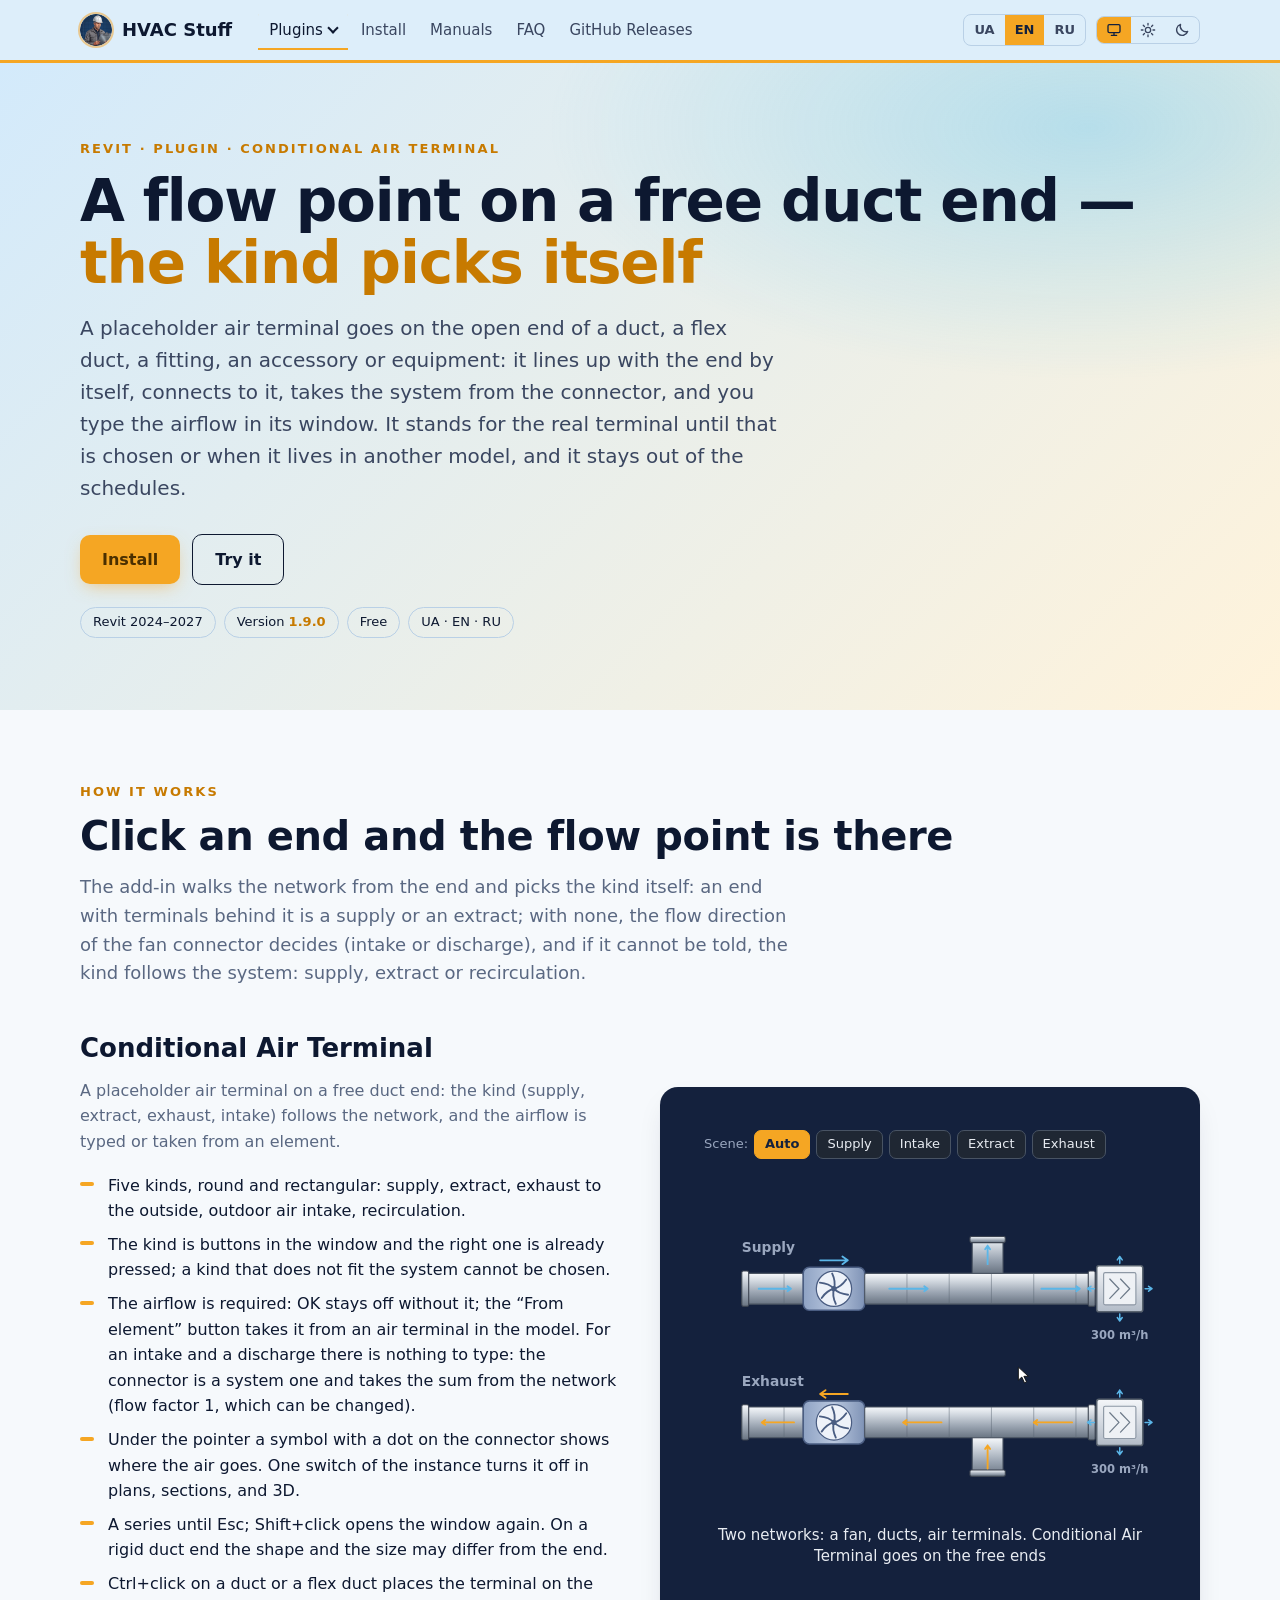
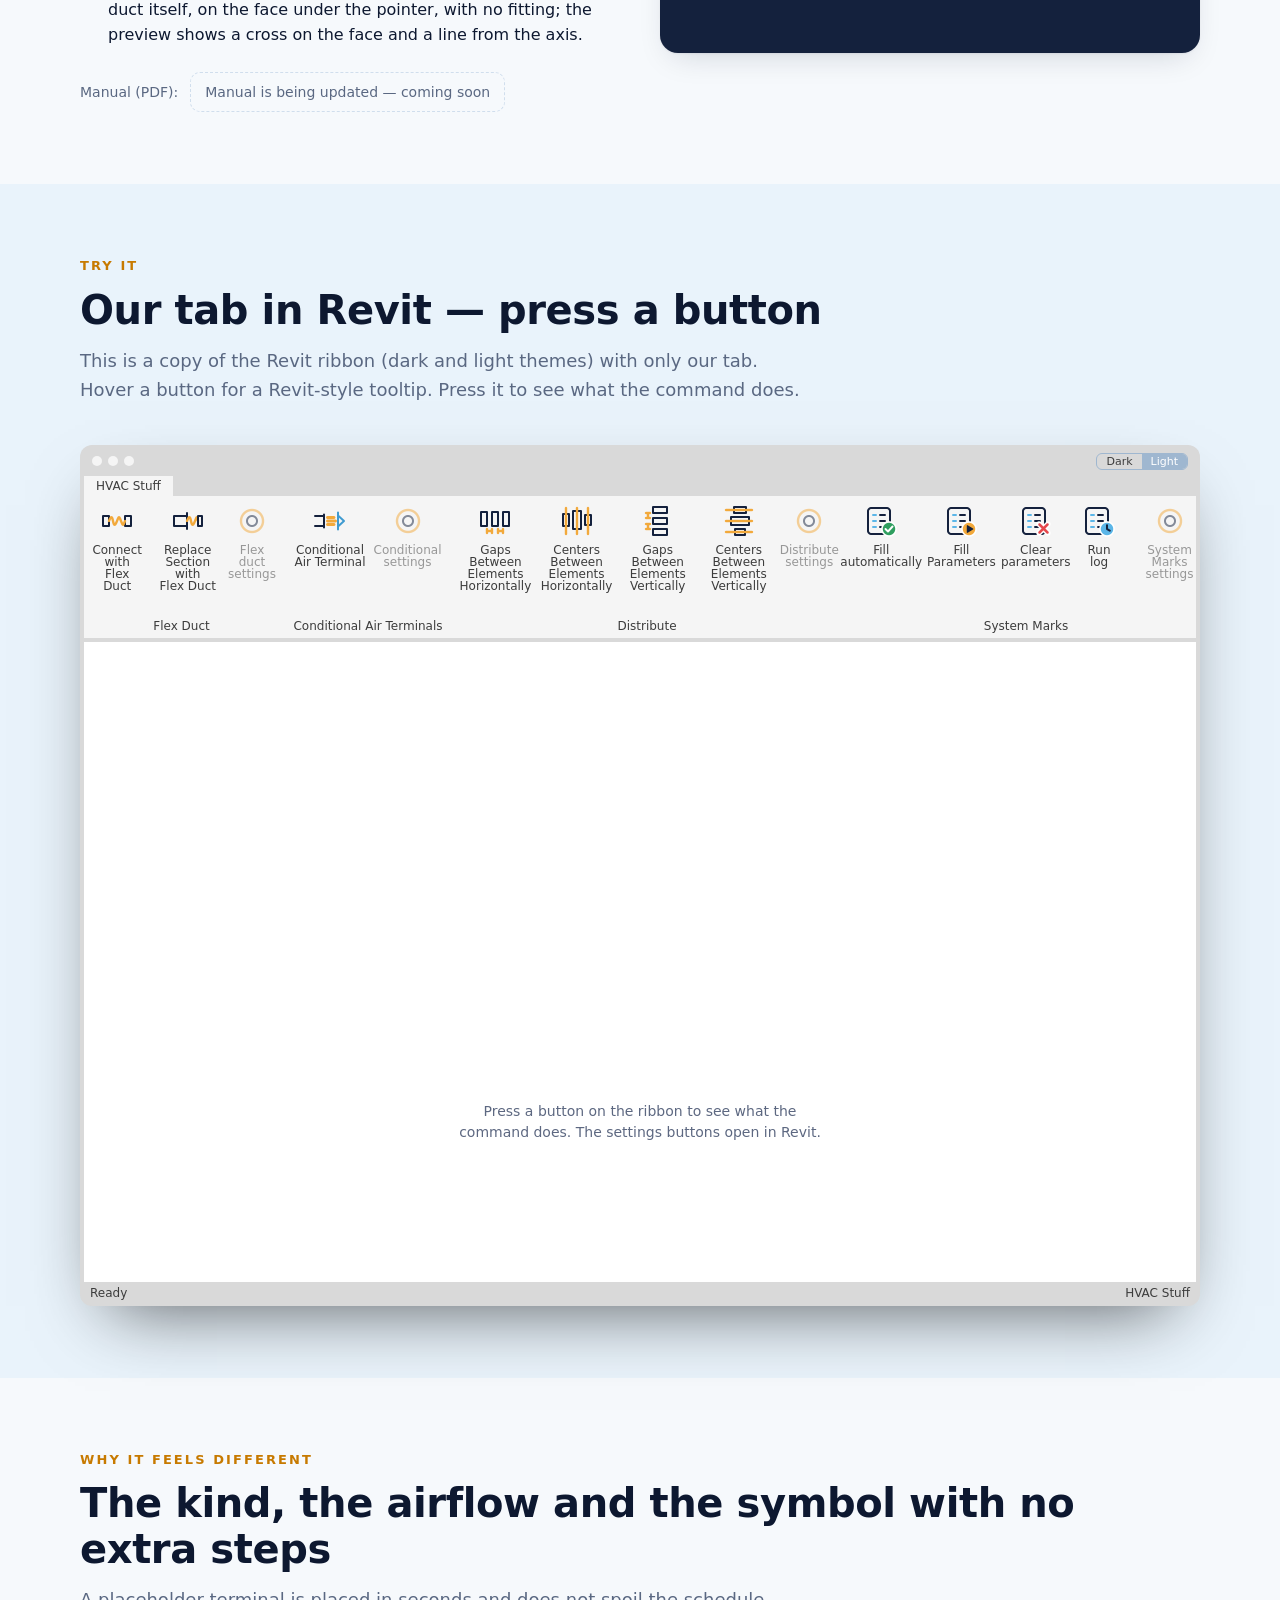
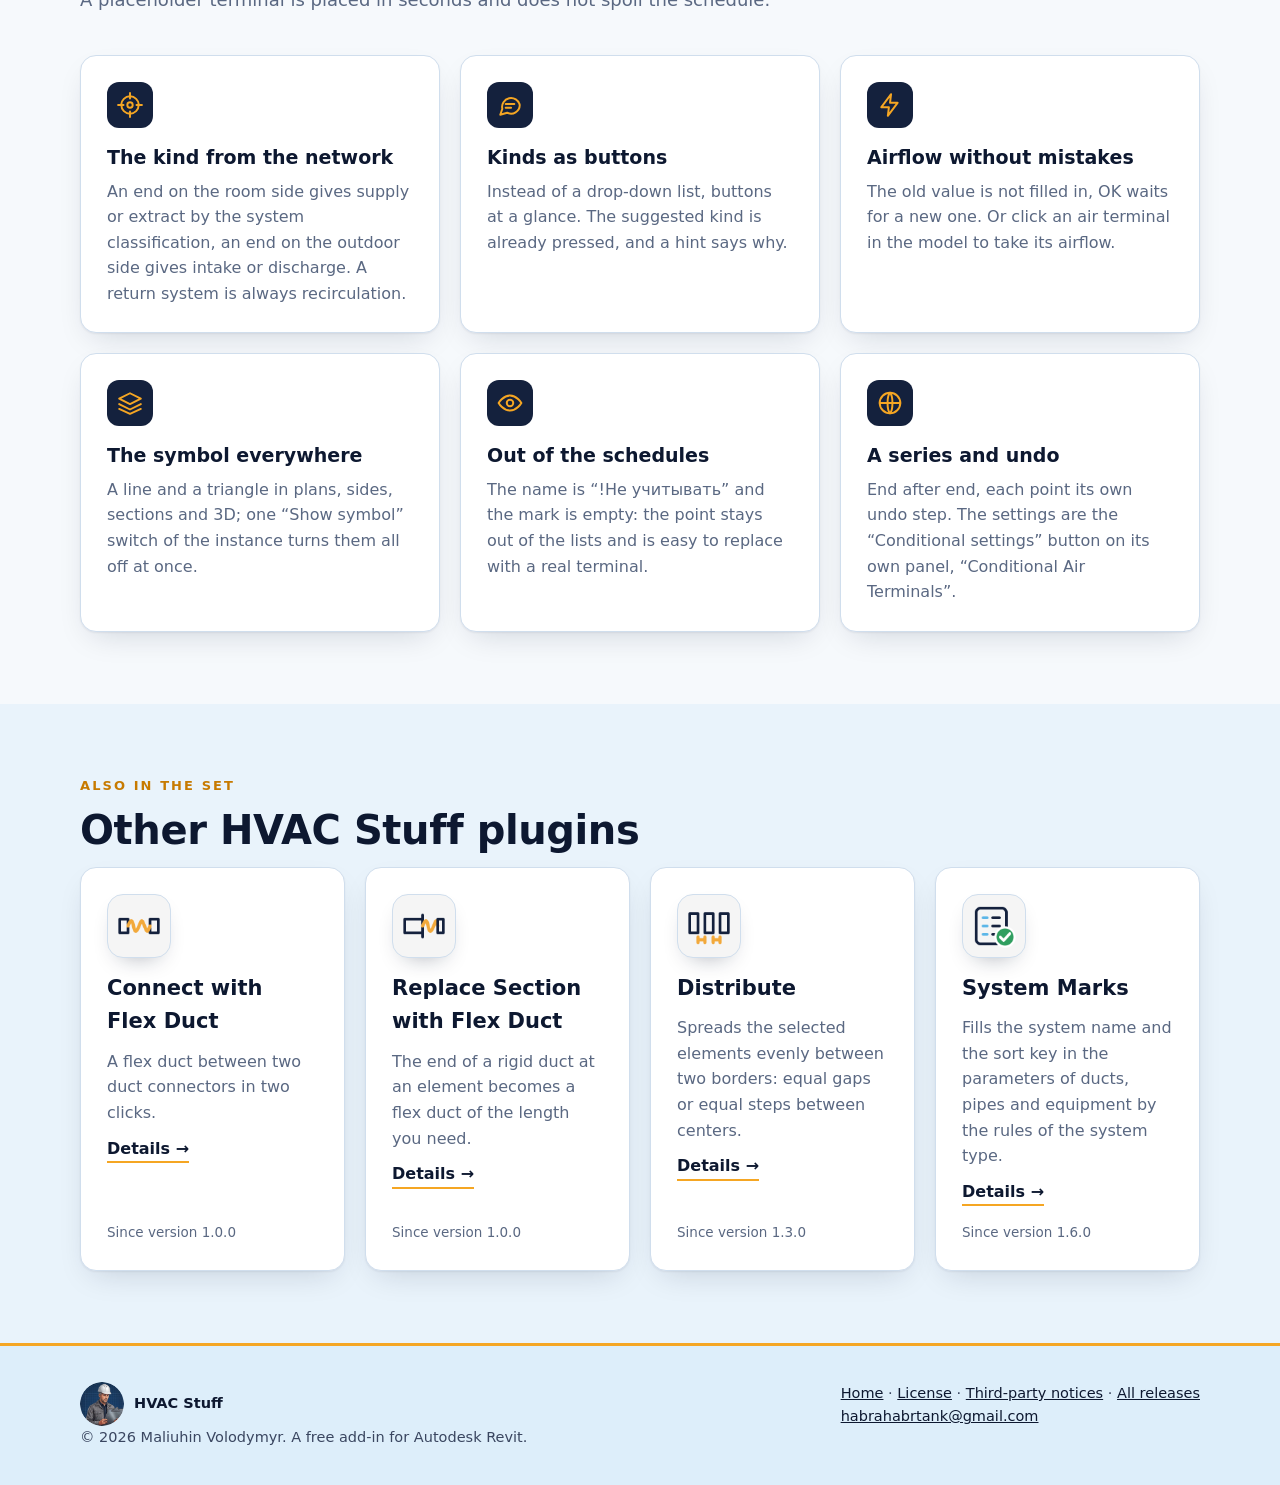
==== commit f47a1f73: "Site: the ribbon on the site is built from the add-in (real button names, tooltips, panels, light an" ====
--- a/docs/airpoint.html
+++ b/docs/airpoint.html
@@ -164,6 +164,7 @@
 } };
 </script>
 <script src="site.js"></script>
+<script src="ribbon-data.js"></script>
 <script src="scenes.js"></script>
 <script src="plugin.js"></script>
 <script src="ribbon.js"></script>
--- a/docs/site.css
+++ b/docs/site.css
@@ -156,8 +156,18 @@
 .plugs { display: grid; grid-template-columns: repeat(auto-fit, minmax(min(260px, 100%), 1fr)); gap: 20px; }
 .plug { position: relative; display: flex; flex-direction: column; gap: 10px; transition: transform .3s, border-color .3s; }
 .plug:hover { transform: translateY(-5px); border-color: var(--amber); }
-.plug .tile { width: 64px; height: 64px; border-radius: 16px; background: var(--navy); display: grid; place-items: center; box-shadow: 0 10px 24px -10px rgba(20,33,61,.7); transition: transform .35s; }
-.plug .tile svg { width: 44px; height: 44px; }
+.plug .tile { width: 64px; height: 64px; border-radius: 16px; background: #F5F5F5; border: 1.5px solid var(--line); display: grid; place-items: center; box-shadow: 0 10px 24px -14px rgba(13,24,48,.45); transition: transform .35s; }
+.plug .tile img { width: 44px; height: 44px; }
+/* значки как в плагине: светлые на светлой ленте Revit, тёмные на тёмной */
+.plug .tile .ic-d { display: none; }
+:root[data-theme="dark"] .plug .tile { background: #3B4453; border-color: #4B566A; }
+:root[data-theme="dark"] .plug .tile .ic-l { display: none; }
+:root[data-theme="dark"] .plug .tile .ic-d { display: block; }
+@media (prefers-color-scheme: dark) {
+  :root:not([data-theme="light"]) .plug .tile { background: #3B4453; border-color: #4B566A; }
+  :root:not([data-theme="light"]) .plug .tile .ic-l { display: none; }
+  :root:not([data-theme="light"]) .plug .tile .ic-d { display: block; }
+}
 .plug:hover .tile { transform: rotate(-6deg) scale(1.06); }
 .plug h3 { margin: 4px 0 0; font-size: 21px; }
 .plug .en { color: var(--muted); font-size: 14px; margin: -6px 0 0; }
--- a/docs/ribbon.css
+++ b/docs/ribbon.css
@@ -8,11 +8,11 @@
 .rv-theme button[aria-pressed="true"] { background: var(--hovb); color: #fff; }
 .rv-tabs { display: flex; padding: 6px 4px 0; zoom: 1; }
 .rv-tab { height: 20px; line-height: 20px; padding: 0 12px; background: var(--pan); color: var(--txt); }
-.rv-ribbon { background: var(--pan); margin: 0 4px; display: flex; zoom: 1; height: 132px; position: relative; overflow-x: auto; overflow-y: hidden; scrollbar-width: thin; }
+.rv-ribbon { background: var(--pan); margin: 0 4px; display: flex; zoom: 1; height: 142px; position: relative; overflow-x: auto; overflow-y: hidden; scrollbar-width: thin; }
 .rv-group { position: relative; display: flex; padding: 0 1px; }
 .rv-group .ttl { position: absolute; left: 0; right: 0; bottom: 6px; text-align: center; white-space: nowrap; pointer-events: none; }
 .rv-sep { width: 1px; background: var(--sep); margin: 4px 0 4px; }
-.rv-btn { all: unset; box-sizing: border-box; cursor: default; display: flex; flex-direction: column; align-items: center; padding: 8px 3px 0; height: 113px; min-width: 52px; text-align: center; line-height: 12px; border: 1px solid transparent; transition: background .12s, border-color .12s; }
+.rv-btn { all: unset; box-sizing: border-box; cursor: default; display: flex; flex-direction: column; align-items: center; padding: 8px 3px 0; height: 123px; min-width: 52px; text-align: center; line-height: 12px; border: 1px solid transparent; transition: background .12s, border-color .12s; }
 .rv-btn:hover { background: var(--hov); border-color: var(--hovb); }
 .rv-btn:active, .rv-btn.on { background: var(--act); border-color: var(--hovb); }
 .rv-btn:focus-visible { outline: 2px solid #73c5ff; outline-offset: -2px; }
@@ -160,3 +160,23 @@
 @media (max-width: 520px) { .scn + .apcap { min-height: 8.4em; } }
 .rv-stage .apcap { display: none; }
 .scn .aptag text { font-size: 18px; fill: var(--s-ink); }
+
+/* значки на кнопках ленты: PNG из плагина (светлые и тёмные) */
+.rv-btn img { width: 32px; height: 32px; margin-bottom: 7px; display: block; transition: transform .2s; }
+.rv-btn:hover img { transform: translateY(-2px); }
+.rv-btn.off:hover img { transform: none; }
+/* сцена «соединить гибким»: подпись случая и окно плагина (тёмное в тёмном Revit, светлое в светлом) */
+.scn text.sc-cap { font-size: 16px; font-weight: 600; }
+.scn .qw { opacity: 0; transition: opacity .3s; }
+.scn .qw.on { opacity: 1; }
+.scn .qw-bg { fill: #0E1930; stroke: #4F6CB0; stroke-width: 1.5; }
+.scn .qw-hd { fill: #0B1530; }
+.scn .qw-chip { fill: #0A1328; stroke: #2A3F73; stroke-width: 1.5; transition: fill .2s, stroke .2s; }
+.scn .qw-chip.sel { fill: #12385A; stroke: #4CC9FF; }
+.scn text.qw-tx { fill: #E8EEFB; }
+.revit[data-theme="light"] .scn .qw-bg { fill: #F8FBFE; stroke: #C9DCEE; }
+.revit[data-theme="light"] .scn .qw-hd { fill: #DDEEFA; }
+.revit[data-theme="light"] .scn .qw-chip { fill: #fff; stroke: #C9DCEE; }
+.revit[data-theme="light"] .scn .qw-chip.sel { fill: #D7F0FC; stroke: #38B6F0; }
+.revit[data-theme="light"] .scn text.qw-tx { fill: #0D1830; }
+.scn .tr { transition: opacity .4s; }
